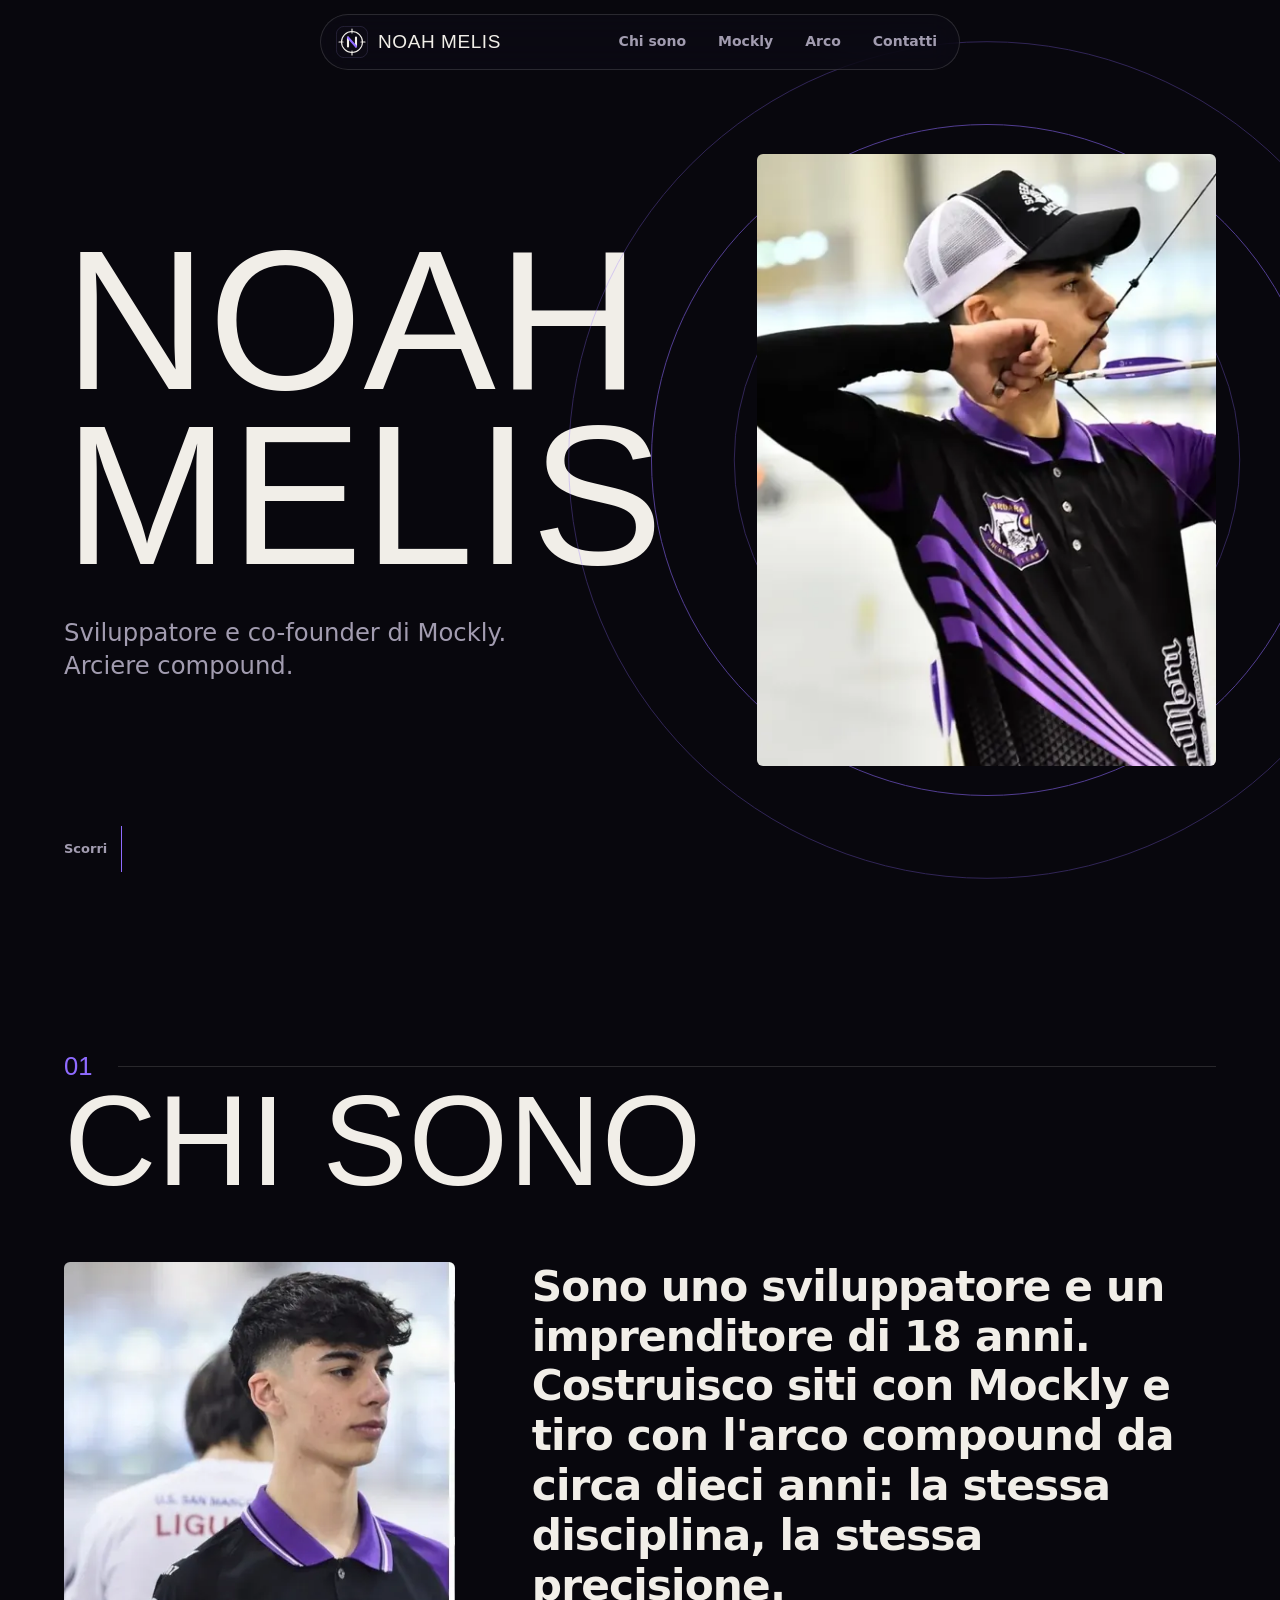
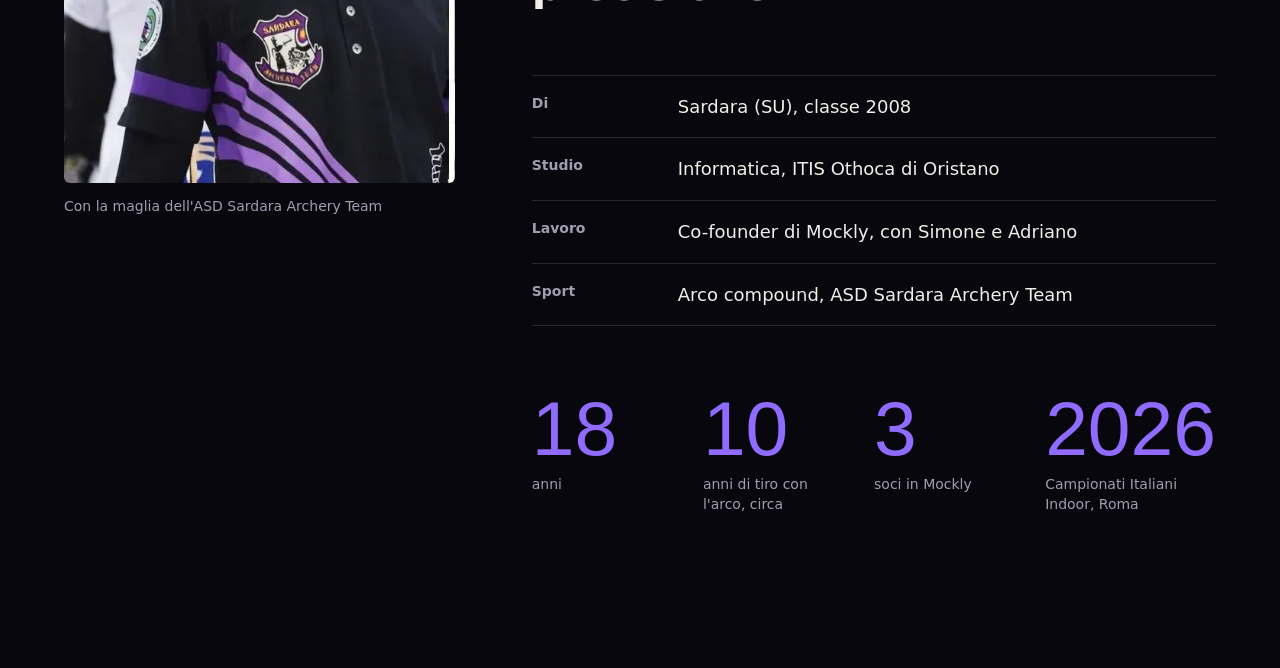
==== index.html @ 09b93bde "Chi sono: frase di presentazione, scheda con i dati e quattro numeri, ritratto con la maglia della s" ====
<!doctype html>
<html lang="it">
<head>
<meta charset="utf-8">
<meta name="viewport" content="width=device-width, initial-scale=1">
<title>Noah Melis · sviluppatore, co-founder di Mockly, arciere compound</title>
<meta name="description" content="Noah Melis, 18 anni, di Sardara. Studente di informatica all'ITIS Othoca, co-founder di Mockly (siti web su misura per attività in Sardegna) e arciere compound dell'ASD Sardara Archery Team.">
<meta name="author" content="Alessandro Noah Melis">
<meta name="robots" content="index, follow">
<meta name="theme-color" content="#08070d">
<meta name="color-scheme" content="dark">
<link rel="canonical" href="https://n0ah08.github.io/noah-site/">

<meta property="og:type" content="website">
<meta property="og:locale" content="it_IT">
<meta property="og:site_name" content="Noah Melis">
<meta property="og:title" content="Noah Melis · sviluppatore, co-founder di Mockly, arciere compound">
<meta property="og:description" content="Costruisco siti con Mockly e tiro con l'arco compound: la stessa disciplina, la stessa precisione.">
<meta property="og:url" content="https://n0ah08.github.io/noah-site/">
<meta property="og:image" content="https://n0ah08.github.io/noah-site/img/og.jpg">
<meta property="og:image:width" content="1200">
<meta property="og:image:height" content="630">
<meta property="og:image:alt" content="Noah Melis in trazione con l'arco compound ai Campionati Italiani Indoor 2026">
<meta name="twitter:card" content="summary_large_image">
<meta name="twitter:title" content="Noah Melis · sviluppatore e arciere compound">
<meta name="twitter:description" content="Co-founder di Mockly. Arciere compound dell'ASD Sardara Archery Team.">
<meta name="twitter:image" content="https://n0ah08.github.io/noah-site/img/og.jpg">

<link rel="icon" href="img/logo.svg" type="image/svg+xml">
<link rel="preload" href="fonts/anton-latin.woff2" as="font" type="font/woff2" crossorigin>
<link rel="preload" href="fonts/manrope-latin.woff2" as="font" type="font/woff2" crossorigin>
<link rel="preload" as="image" href="img/hero-789.webp" imagesrcset="img/hero-480.webp 480w, img/hero-789.webp 789w" imagesizes="(max-width: 900px) 78vw, 36vw" fetchpriority="high">
<link rel="stylesheet" href="css/style.css">

<script type="application/ld+json">
{"@context":"https://schema.org","@type":"Person","name":"Alessandro Noah Melis","alternateName":"Noah Melis","birthDate":"2008","url":"https://n0ah08.github.io/noah-site/","image":"https://n0ah08.github.io/noah-site/img/og.jpg","jobTitle":"Sviluppatore web, co-founder di Mockly","homeLocation":{"@type":"Place","name":"Sardara, Sardegna"},"alumniOf":{"@type":"HighSchool","name":"ITIS Othoca","address":"Oristano"},"worksFor":{"@type":"Organization","name":"Mockly","url":"https://mockly.it"},"memberOf":{"@type":"SportsClub","name":"ASD Sardara Archery Team"},"knowsAbout":["Sviluppo web","JavaScript","SEO","Tiro con l'arco compound"],"sameAs":["https://www.instagram.com/noah.meliss/","https://www.linkedin.com/in/alessandro-noah-melis-0bb159413/","https://github.com/alessandronoahmelis-alt","https://github.com/N0AH08"]}
</script>
</head>
<body>
<a class="skip" href="#main">Vai al contenuto</a>

<header class="site-header">
  <nav class="nav" aria-label="Principale">
    <a class="brand" href="#top" aria-label="Noah Melis, torna in alto"><img src="img/logo.svg" width="32" height="32" alt=""><span>Noah Melis</span></a>
    <ul class="menu" id="menu">
      <li><a href="#chi-sono">Chi sono</a></li>
      <li><a href="#mockly">Mockly</a></li>
      <li><a href="#arco">Arco</a></li>
      <li><a href="#contatti">Contatti</a></li>
    </ul>
    <button class="burger" type="button" aria-controls="menu" aria-expanded="false" aria-label="Apri il menu"><span></span><span></span></button>
  </nav>
</header>

<main id="main">
<section class="hero" id="top">
  <div class="wrap hero-grid">
    <div class="hero-visual">
      <!-- bersaglio: cerchi concentrici dietro la foto -->
      <svg class="target" viewBox="-100 -100 200 200" aria-hidden="true" focusable="false">
        <circle pathLength="1" r="96"/><circle pathLength="1" r="77"/><circle pathLength="1" r="58"/><circle pathLength="1" r="39"/><circle pathLength="1" r="20"/>
      </svg>
      <figure class="hero-photo">
        <img src="img/hero-789.webp" srcset="img/hero-480.webp 480w, img/hero-789.webp 789w" sizes="(max-width: 900px) 78vw, 36vw" width="789" height="1052" fetchpriority="high" alt="Noah Melis in trazione con l'arco compound, con la maglia viola e nera dell'ASD Sardara Archery Team">
      </figure>
    </div>
    <div class="hero-copy">
      <h1 class="display hero-name" aria-label="Noah Melis"><span class="ln" aria-hidden="true"><span>Noah</span></span><span class="ln" aria-hidden="true"><span>Melis</span></span></h1>
      <p class="hero-line">Sviluppatore e co-founder di Mockly. Arciere compound.</p>
    </div>
  </div>
  <a class="cue" href="#chi-sono"><span>Scorri</span><i aria-hidden="true"></i></a>
</section>
<section class="sec" id="chi-sono" aria-labelledby="t-chi">
  <div class="wrap">
    <header class="sec-head"><span class="sec-no">01</span><span class="sec-rule" aria-hidden="true"></span><h2 class="display" id="t-chi">Chi sono</h2></header>
    <div class="chi-grid">
      <figure class="chi-photo">
        <div class="frame"><img src="img/ritratto-512.webp" width="512" height="682" loading="lazy" decoding="async" alt="Noah Melis, ritratto con la maglia viola e nera dell'ASD Sardara Archery Team" data-parallax></div>
        <figcaption>Con la maglia dell'ASD Sardara Archery Team</figcaption>
      </figure>
      <div class="chi-body">
        <p class="statement" data-split>Sono uno sviluppatore e un imprenditore di 18 anni. Costruisco siti con Mockly e tiro con l'arco compound da circa dieci anni: la stessa disciplina, la stessa precisione.</p>
        <dl class="facts">
          <div><dt>Di</dt><dd>Sardara (SU), classe 2008</dd></div>
          <div><dt>Studio</dt><dd>Informatica, ITIS Othoca di Oristano</dd></div>
          <div><dt>Lavoro</dt><dd>Co-founder di Mockly, con Simone e Adriano</dd></div>
          <div><dt>Sport</dt><dd>Arco compound, ASD Sardara Archery Team</dd></div>
        </dl>
        <ul class="stats">
          <li><span class="num" data-count="18">18</span><span class="cap">anni</span></li>
          <li><span class="num" data-count="10">10</span><span class="cap">anni di tiro con l'arco, circa</span></li>
          <li><span class="num" data-count="3">3</span><span class="cap">soci in Mockly</span></li>
          <li><span class="num" data-count="2026" data-from="2000">2026</span><span class="cap">Campionati Italiani Indoor, Roma</span></li>
        </ul>
      </div>
    </div>
  </div>
</section>
<!--@mockly-->
<!--@arco-->
<!--@fuori-->
<!--@contatti-->
</main>

<!--@footer-->

<script src="vendor/gsap.min.js" defer></script>
<script src="vendor/ScrollTrigger.min.js" defer></script>
<script src="vendor/lenis.min.js" defer></script>
<script src="js/main.js" defer></script>
</body>
</html>
---- css/style.css ----
/* ==========================================================
   Noah Melis — sito personale
   Display: Anton · Testi: Manrope (entrambi in locale)
   Un solo accento (viola della divisa), sfondo scuro.
   ========================================================== */

/* ---------- Font in locale ---------- */
@font-face{font-family:"Anton";font-style:normal;font-weight:400;font-display:swap;src:url("../fonts/anton-latin.woff2") format("woff2")}
@font-face{font-family:"Manrope";font-style:normal;font-weight:400 800;font-display:swap;src:url("../fonts/manrope-latin.woff2") format("woff2")}

/* ---------- Token ---------- */
:root{
  --bg:#08070d;
  --bg-2:#0e0c16;
  --ink:#f1eee8;
  --muted:#a29cb0;          /* contrasto 6.7:1 su --bg */
  --rule:rgba(241,238,232,.14);
  --accent:#8f6bff;         /* contrasto 5.4:1 su --bg */
  --on-accent:#08070d;
  --f-display:"Anton",Impact,"Arial Narrow",sans-serif;
  --f-body:"Manrope",system-ui,-apple-system,"Segoe UI",sans-serif;
  --ease:cubic-bezier(.22,.8,.18,1);
  --pad:clamp(20px,5vw,72px);
  --max:1280px;
  --r:6px;
  color-scheme:dark;
}

/* ---------- Base ---------- */
*,*::before,*::after{box-sizing:border-box}
*{margin:0;padding:0}
html{-webkit-text-size-adjust:100%;background:var(--bg);scroll-padding-top:90px}
html.lenis,html.lenis body{height:auto}
.lenis.lenis-smooth{scroll-behavior:auto!important}
.lenis.lenis-stopped{overflow:hidden}
body{background:var(--bg);color:var(--ink);font:400 17px/1.65 var(--f-body);-webkit-font-smoothing:antialiased;overflow-x:clip}
img,svg{display:block;max-width:100%}
img{height:auto}
a{color:inherit}
button{font:inherit;color:inherit;background:none;border:0;cursor:pointer}
ul,ol{list-style:none}
::selection{background:var(--accent);color:var(--on-accent)}
:focus-visible{outline:2px solid var(--accent);outline-offset:4px;border-radius:2px}
.skip{position:absolute;left:-999px;top:10px;z-index:500;background:var(--accent);color:var(--on-accent);padding:10px 16px;font-weight:700;border-radius:var(--r)}
.skip:focus{left:12px}
.sr{position:absolute;width:1px;height:1px;overflow:hidden;clip:rect(0 0 0 0);white-space:nowrap}

.wrap{width:100%;max-width:var(--max);margin:0 auto;padding:0 var(--pad)}
.display{font-family:var(--f-display);font-weight:400;text-transform:uppercase;line-height:.88;letter-spacing:.005em}
.muted{color:var(--muted)}
section{position:relative}

/* ---------- Header: barra flottante ---------- */
.site-header{position:fixed;inset:14px 0 auto 0;z-index:300;pointer-events:none}
.nav{pointer-events:auto;position:relative;display:flex;align-items:center;justify-content:space-between;gap:16px;width:min(640px,calc(100% - 2 * 16px));height:56px;margin:0 auto;padding:0 8px 0 16px}
.nav::before{content:"";position:absolute;inset:0;z-index:-1;border-radius:999px;background:rgba(14,12,22,.55);border:1px solid var(--rule);backdrop-filter:blur(16px) saturate(1.3);-webkit-backdrop-filter:blur(16px) saturate(1.3);transition:background .35s}
.site-header.scrolled .nav::before{background:rgba(10,9,16,.86)}
.brand{display:flex;align-items:center;gap:10px;text-decoration:none;position:relative;z-index:2}
.brand img{width:32px;height:32px}
.brand span{font-family:var(--f-display);font-size:19px;letter-spacing:.03em;text-transform:uppercase}
.menu{display:flex;gap:2px;align-items:center}
.menu a{display:block;text-decoration:none;font-size:14px;font-weight:600;padding:9px 15px;border-radius:999px;color:var(--muted);transition:background .3s,color .3s}
.menu a:hover{color:var(--ink);background:rgba(255,255,255,.08)}
.menu a[aria-current="true"]{background:var(--accent);color:var(--on-accent)}
.burger{display:none;position:relative;z-index:2;width:44px;height:44px;flex-direction:column;justify-content:center;align-items:center;gap:6px}
.burger span{width:22px;height:2px;background:var(--ink);transition:transform .35s var(--ease)}
.burger[aria-expanded="true"] span:first-child{transform:translateY(4px) rotate(45deg)}
.burger[aria-expanded="true"] span:last-child{transform:translateY(-4px) rotate(-45deg)}

/* ---------- Titoli di sezione ---------- */
.sec{padding:clamp(88px,12vw,170px) 0}
.sec-head{display:grid;grid-template-columns:auto 1fr;align-items:end;gap:6px clamp(14px,2vw,28px);margin-bottom:clamp(36px,5vw,72px)}
.sec-no{grid-row:1;align-self:start;font-family:var(--f-display);font-size:clamp(18px,2vw,26px);color:var(--accent);line-height:1}
.sec-head h2{grid-column:1/-1;font-size:clamp(56px,10vw,150px)}
.sec-rule{grid-column:2;grid-row:1;align-self:center;height:1px;background:var(--rule);transform-origin:left}

/* ---------- Bottoni e link ---------- */
.btn{display:inline-flex;align-items:center;gap:10px;padding:15px 26px;border-radius:999px;font-weight:700;font-size:16px;text-decoration:none;border:1.5px solid var(--ink);transition:background .3s,color .3s,border-color .3s}
.btn:hover{background:var(--ink);color:var(--bg)}
.btn--accent{background:var(--accent);border-color:var(--accent);color:var(--on-accent)}
.btn--accent:hover{background:var(--ink);border-color:var(--ink);color:var(--bg)}
.lnk{display:inline-block;font-weight:700;text-decoration:none;border-bottom:2px solid var(--accent);padding-bottom:3px;transition:color .25s}
.lnk:hover{color:var(--accent)}

/* ---------- Hero ---------- */
.hero{min-height:100svh;display:flex;align-items:center;padding:110px 0 90px;overflow:hidden}
.hero-grid{display:grid;grid-template-columns:minmax(0,7fr) minmax(0,5fr);align-items:center;gap:clamp(24px,4vw,64px)}
.hero-copy{grid-column:1;grid-row:1}
.hero-visual{grid-column:2;grid-row:1;position:relative;justify-self:end;width:min(100%,460px)}
.hero-name{font-size:clamp(84px,15.5vw,250px);line-height:.84}
.hero-name .ln{display:block;overflow:hidden;padding-bottom:.04em}
.hero-name .ln>span{display:block}
.hero-line{margin-top:clamp(18px,2.4vw,34px);font-size:clamp(19px,1.9vw,26px);line-height:1.35;color:var(--muted);max-width:19em}
.hero-photo{position:relative;z-index:1;aspect-ratio:3/4;overflow:hidden;border-radius:var(--r);background:var(--bg-2)}
.hero-photo img{width:100%;height:100%;object-fit:cover}
.target{position:absolute;z-index:0;left:50%;top:50%;width:min(190%,880px);max-width:none;aspect-ratio:1;transform:translate(-50%,-50%);overflow:visible;pointer-events:none}
.target circle{fill:none;stroke:var(--accent);stroke-width:1;vector-effect:non-scaling-stroke;opacity:.55}
.target circle:nth-child(odd){opacity:.3}
/* indicatore di scroll */
.cue{position:absolute;left:var(--pad);bottom:28px;display:flex;align-items:center;gap:14px;font-size:13px;font-weight:600;color:var(--muted);text-decoration:none}
.cue i{position:relative;width:1px;height:46px;background:var(--rule);overflow:hidden}
.cue i::after{content:"";position:absolute;left:0;top:0;width:1px;height:100%;background:var(--accent);animation:cue 2s var(--ease) infinite}
@keyframes cue{0%{transform:translateY(-100%)}60%,100%{transform:translateY(100%)}}
@media (max-width:900px){
  .hero{padding:96px 0 90px;align-items:flex-start}
  .hero-grid{grid-template-columns:1fr;gap:28px}
  .hero-visual{grid-column:1;grid-row:1;justify-self:start;width:min(70vw,360px);margin-left:6px}
  .hero-copy{grid-column:1;grid-row:2}
  .target{width:170%}
}
/* ---------- 01 Chi sono ---------- */
.chi-grid{display:grid;grid-template-columns:minmax(0,4fr) minmax(0,7fr);gap:clamp(28px,6vw,96px);align-items:start}
.chi-photo{position:sticky;top:100px}
.chi-photo .frame{overflow:hidden;border-radius:var(--r);aspect-ratio:3/4;background:var(--bg-2)}
.chi-photo img{width:100%;height:100%;object-fit:cover}
.chi-photo figcaption{margin-top:12px;font-size:14px;color:var(--muted)}
.statement{font-size:clamp(26px,3.3vw,46px);line-height:1.18;font-weight:600;letter-spacing:-.02em}
.facts{margin-top:clamp(36px,5vw,64px);border-top:1px solid var(--rule)}
.facts>div{display:grid;grid-template-columns:130px 1fr;gap:16px;padding:16px 0;border-bottom:1px solid var(--rule)}
.facts dt{font-size:14px;font-weight:600;color:var(--muted)}
.facts dd{font-size:18px;font-weight:500}
.stats{display:grid;grid-template-columns:repeat(4,1fr);gap:20px;margin-top:clamp(36px,5vw,64px)}
.stats .num{display:block;font-family:var(--f-display);font-size:clamp(46px,6vw,84px);line-height:1;color:var(--accent);font-variant-numeric:tabular-nums}
.stats .cap{display:block;margin-top:8px;font-size:14px;line-height:1.4;color:var(--muted)}
@media (max-width:900px){
  .chi-grid{grid-template-columns:1fr}
  .chi-photo{position:relative;top:0;max-width:360px}
  .stats{grid-template-columns:1fr 1fr}
}
@media (max-width:520px){
  .facts>div{grid-template-columns:1fr;gap:2px}
}
/* @@mockly */
/* @@arco */
/* @@fuori */
/* @@contatti */
/* @@animazioni */

/* ---------- Responsive ---------- */
@media (max-width:760px){
  .burger{display:flex}
  .nav{padding:0 4px 0 14px}
  /* menu a tutto schermo sul telefono */
  .menu{pointer-events:auto;position:fixed;inset:0;flex-direction:column;align-items:flex-start;justify-content:center;gap:6px;padding:90px var(--pad) 40px;background:var(--bg);clip-path:inset(0 0 100% 0);transition:clip-path .7s var(--ease)}
  .menu.open{clip-path:inset(0 0 0 0)}
  .menu li{overflow:hidden}
  .menu a{font-family:var(--f-display);font-weight:400;font-size:clamp(56px,17vw,96px);line-height:1.02;text-transform:uppercase;padding:2px 0;border-radius:0;color:var(--ink);transform:translateY(110%);transition:transform .7s var(--ease)}
  .menu.open a{transform:none}
  .menu li:nth-child(2) a{transition-delay:.05s}.menu li:nth-child(3) a{transition-delay:.1s}.menu li:nth-child(4) a{transition-delay:.15s}
  .menu a:hover{background:none}
  .menu a[aria-current="true"]{background:none;color:var(--accent)}
}
@media (prefers-reduced-motion:reduce){
  *,*::before,*::after{animation-duration:.01ms!important;animation-delay:0ms!important;transition-duration:.01ms!important;transition-delay:0ms!important}
}
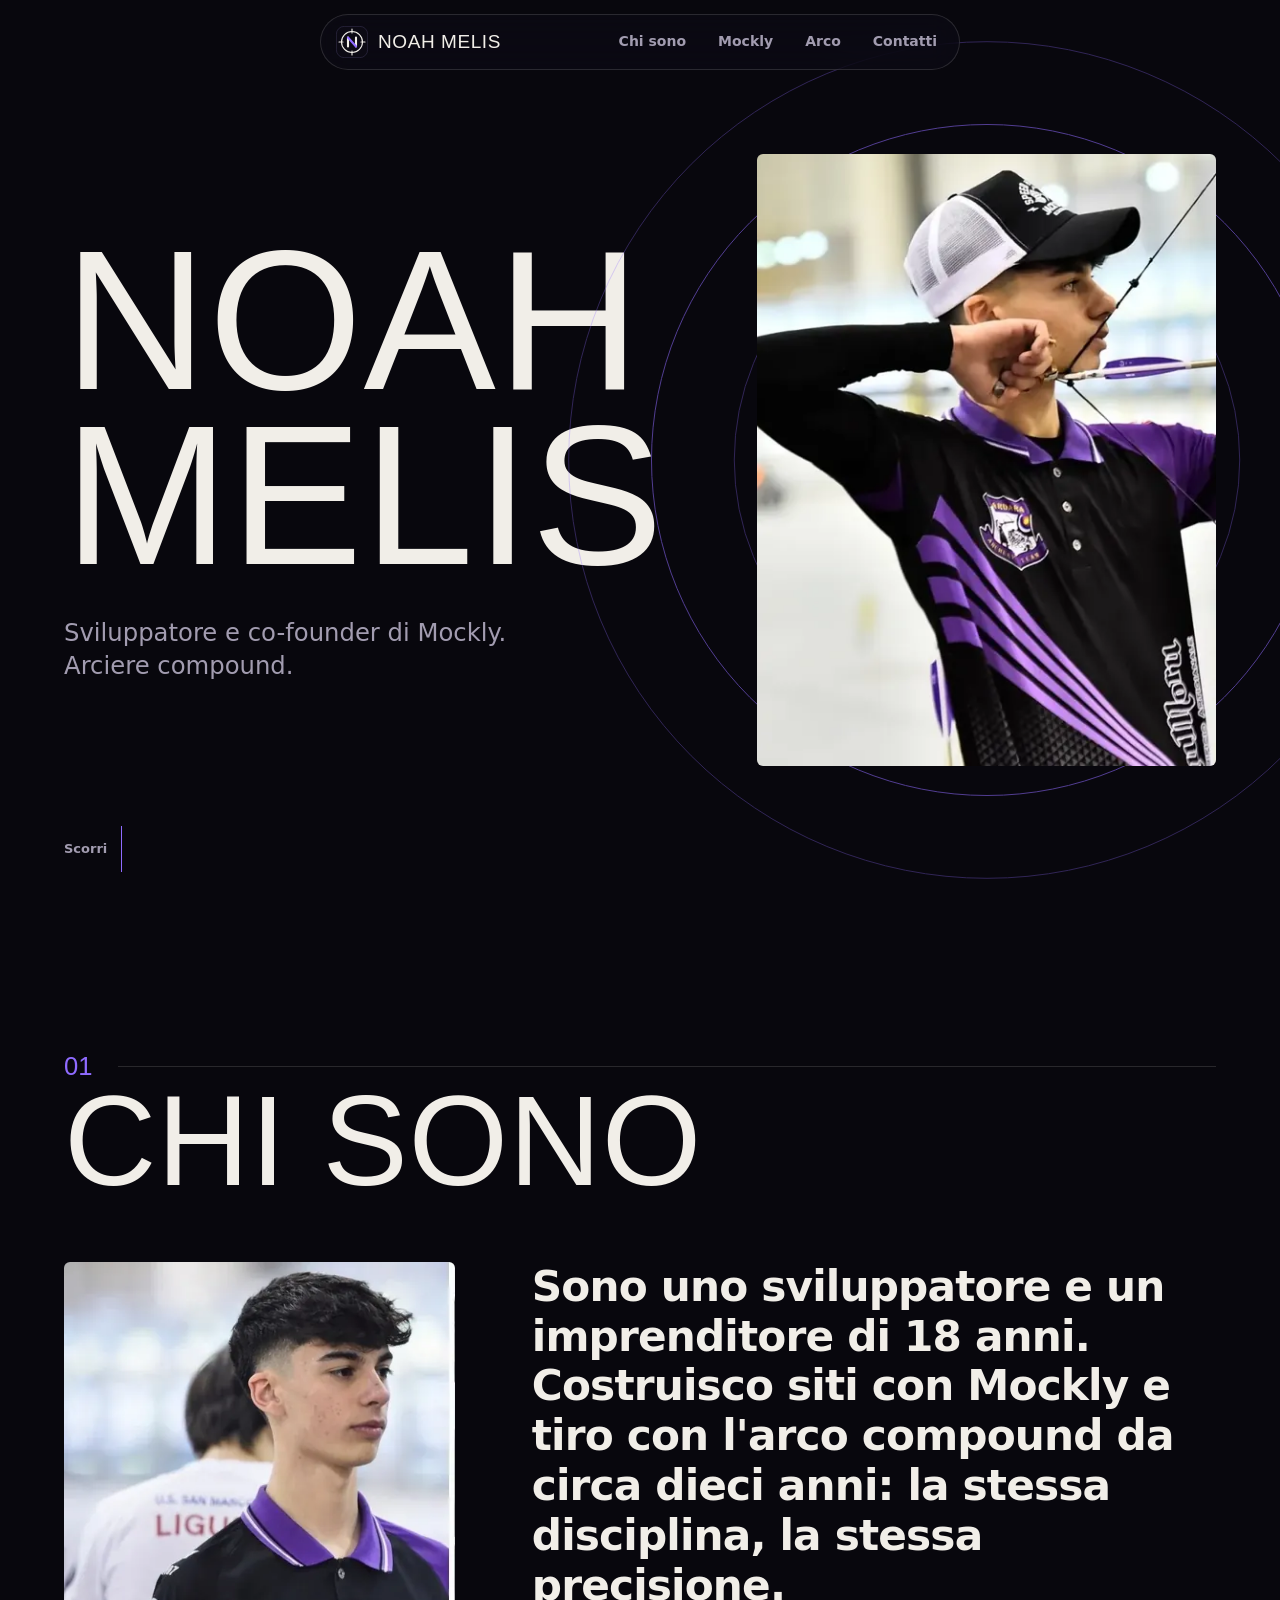
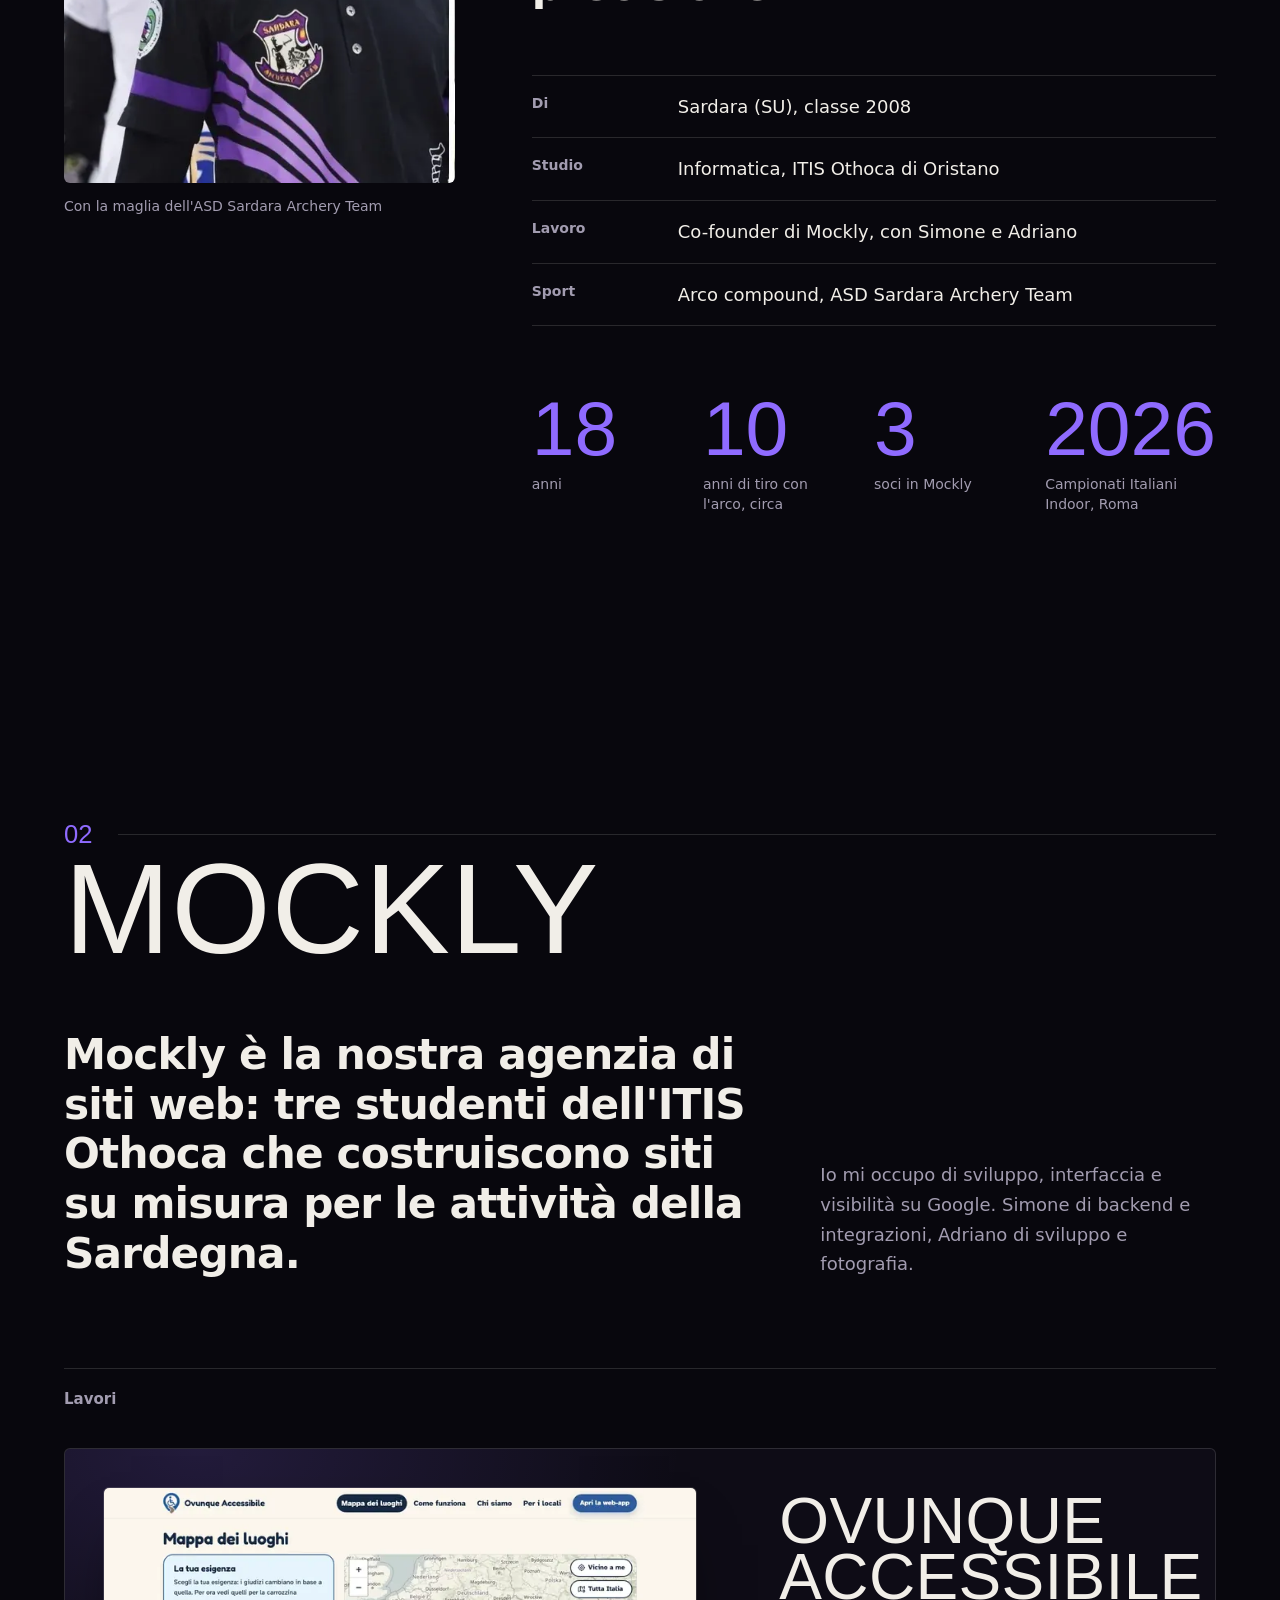
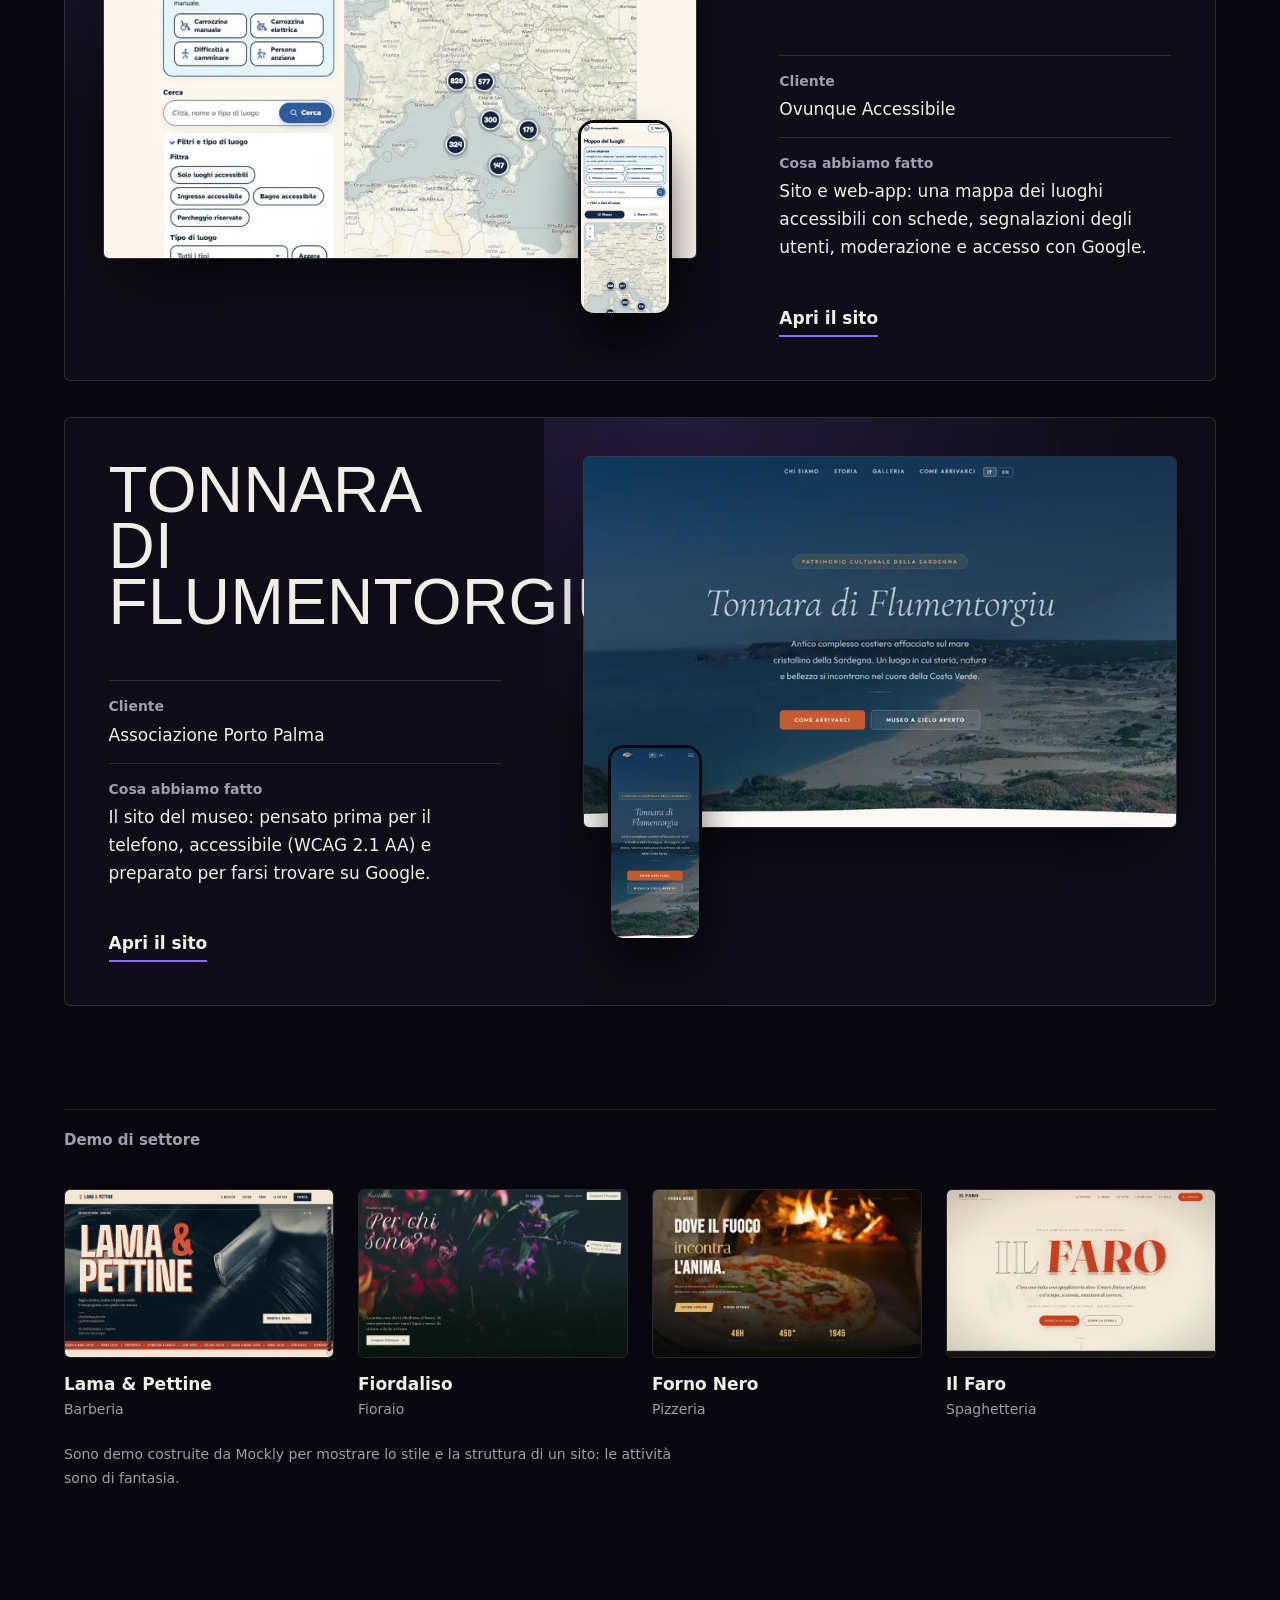
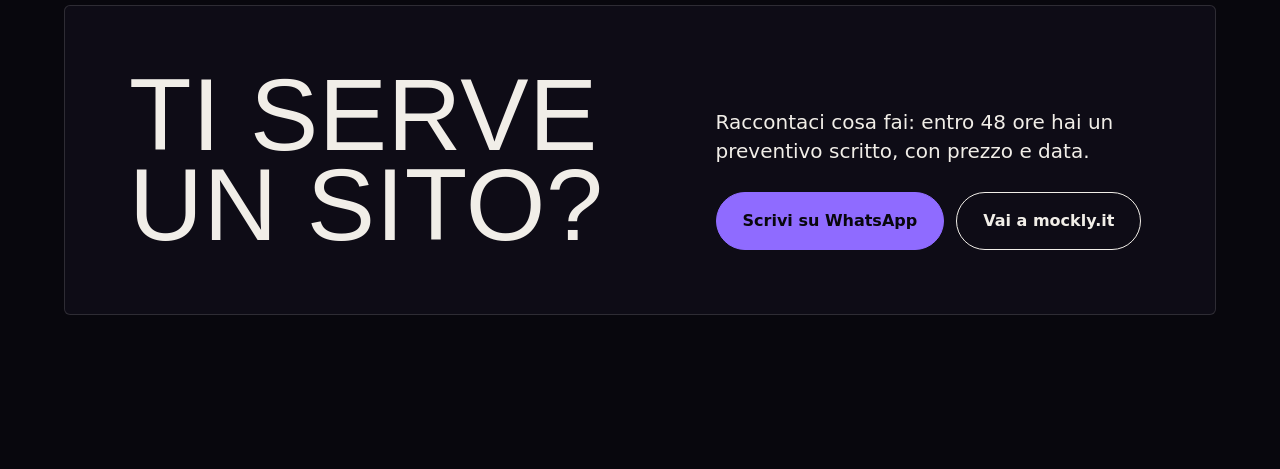
==== commit 8abcd7e2: "Mockly al centro: presentazione del gruppo, due lavori con anteprima, cliente, cosa è stato fatto e " ====
--- a/index.html
+++ b/index.html
@@ -97,7 +97,69 @@
     </div>
   </div>
 </section>
-<!--@mockly-->
+<section class="sec" id="mockly" aria-labelledby="t-mockly">
+  <div class="wrap">
+    <header class="sec-head"><span class="sec-no">02</span><span class="sec-rule" aria-hidden="true"></span><h2 class="display" id="t-mockly">Mockly</h2></header>
+
+    <div class="mk-intro">
+      <p class="statement" data-split>Mockly è la nostra agenzia di siti web: tre studenti dell'ITIS Othoca che costruiscono siti su misura per le attività della Sardegna.</p>
+      <p class="mk-roles">Io mi occupo di sviluppo, interfaccia e visibilità su Google. Simone di backend e integrazioni, Adriano di sviluppo e fotografia.</p>
+    </div>
+
+    <h3 class="sub">Lavori</h3>
+    <div class="works">
+      <article class="work" data-magnet>
+        <div class="work-media">
+          <img class="shot" src="img/ovunque-1440.webp" srcset="img/ovunque-720.webp 720w, img/ovunque-1440.webp 1440w" sizes="(max-width: 900px) 92vw, 52vw" width="1440" height="900" loading="lazy" decoding="async" alt="Anteprima del sito Ovunque Accessibile: la mappa dei luoghi accessibili">
+          <img class="phone" src="img/ovunque-phone.webp" width="520" height="1125" loading="lazy" decoding="async" alt="">
+        </div>
+        <div class="work-info">
+          <h4 class="display">Ovunque Accessibile</h4>
+          <dl>
+            <div><dt>Cliente</dt><dd>Ovunque Accessibile</dd></div>
+            <div><dt>Cosa abbiamo fatto</dt><dd>Sito e web-app: una mappa dei luoghi accessibili con schede, segnalazioni degli utenti, moderazione e accesso con Google.</dd></div>
+          </dl>
+          <a class="lnk" href="https://ovunqueaccessibile.altervista.org/" target="_blank" rel="noopener" data-cursor>Apri il sito<span class="sr"> (si apre in una nuova scheda)</span></a>
+        </div>
+      </article>
+
+      <article class="work work--flip" data-magnet>
+        <div class="work-media">
+          <img class="shot" src="img/tonnara-1440.webp" srcset="img/tonnara-720.webp 720w, img/tonnara-1440.webp 1440w" sizes="(max-width: 900px) 92vw, 52vw" width="1440" height="900" loading="lazy" decoding="async" alt="Anteprima del sito della Tonnara di Flumentorgiu">
+          <img class="phone" src="img/tonnara-phone.webp" width="520" height="1125" loading="lazy" decoding="async" alt="">
+        </div>
+        <div class="work-info">
+          <h4 class="display">Tonnara di Flumentorgiu</h4>
+          <dl>
+            <div><dt>Cliente</dt><dd>Associazione Porto Palma</dd></div>
+            <div><dt>Cosa abbiamo fatto</dt><dd>Il sito del museo: pensato prima per il telefono, accessibile (WCAG 2.1 AA) e preparato per farsi trovare su Google.</dd></div>
+          </dl>
+          <a class="lnk" href="https://tonnaradiflumentorgiu.it" target="_blank" rel="noopener" data-cursor>Apri il sito<span class="sr"> (si apre in una nuova scheda)</span></a>
+        </div>
+      </article>
+    </div>
+
+    <h3 class="sub">Demo di settore</h3>
+    <ul class="demos">
+      <li><a href="https://mockly.it/esempi/lama-e-pettine/" target="_blank" rel="noopener" data-cursor><img src="img/demo-lama-640.webp" width="640" height="400" loading="lazy" decoding="async" alt="Demo di un sito per una barberia: Lama e Pettine"><span class="dn">Lama &amp; Pettine</span><span class="dt">Barberia</span></a></li>
+      <li><a href="https://mockly.it/esempi/fiordaliso/" target="_blank" rel="noopener" data-cursor><img src="img/demo-fiordaliso-640.webp" width="640" height="400" loading="lazy" decoding="async" alt="Demo di un sito per un fioraio: Fiordaliso"><span class="dn">Fiordaliso</span><span class="dt">Fioraio</span></a></li>
+      <li><a href="https://mockly-website.github.io/forno-nero/" target="_blank" rel="noopener" data-cursor><img src="img/demo-forno-640.webp" width="640" height="400" loading="lazy" decoding="async" alt="Demo di un sito per una pizzeria: Forno Nero"><span class="dn">Forno Nero</span><span class="dt">Pizzeria</span></a></li>
+      <li><a href="https://mockly-website.github.io/il-faro/" target="_blank" rel="noopener" data-cursor><img src="img/demo-faro-640.webp" width="640" height="400" loading="lazy" decoding="async" alt="Demo di un sito per una spaghetteria: Il Faro"><span class="dn">Il Faro</span><span class="dt">Spaghetteria</span></a></li>
+    </ul>
+    <p class="note">Sono demo costruite da Mockly per mostrare lo stile e la struttura di un sito: le attività sono di fantasia.</p>
+
+    <div class="mk-cta">
+      <h3 class="display">Ti serve<br>un sito?</h3>
+      <div>
+        <p>Raccontaci cosa fai: entro 48 ore hai un preventivo scritto, con prezzo e data.</p>
+        <div class="mk-cta-btns">
+          <a class="btn btn--accent" href="https://wa.me/393517578080?text=Ciao%20Mockly%2C%20ho%20un%27attivit%C3%A0%20e%20vorrei%20un%20sito." target="_blank" rel="noopener" data-cursor>Scrivi su WhatsApp<span class="sr"> (si apre in una nuova scheda)</span></a>
+          <a class="btn" href="https://mockly.it" target="_blank" rel="noopener" data-cursor>Vai a mockly.it<span class="sr"> (si apre in una nuova scheda)</span></a>
+        </div>
+      </div>
+    </div>
+  </div>
+</section>
 <!--@arco-->
 <!--@fuori-->
 <!--@contatti-->
--- a/css/style.css
+++ b/css/style.css
@@ -130,7 +130,49 @@
 @media (max-width:520px){
   .facts>div{grid-template-columns:1fr;gap:2px}
 }
-/* @@mockly */
+/* ---------- 02 Mockly ---------- */
+.mk-intro{display:grid;grid-template-columns:minmax(0,7fr) minmax(0,4fr);gap:clamp(24px,5vw,80px);align-items:end}
+.mk-roles{color:var(--muted);font-size:18px;max-width:24em}
+.sub{margin:clamp(64px,8vw,112px) 0 clamp(20px,3vw,36px);padding-top:18px;border-top:1px solid var(--rule);font-size:15px;font-weight:700;color:var(--muted)}
+.mk-intro+.sub{margin-top:clamp(56px,7vw,96px)}
+
+/* lavori */
+.works{display:grid;gap:clamp(20px,3vw,36px)}
+.work{display:grid;grid-template-columns:minmax(0,7fr) minmax(0,5fr);background:var(--bg-2);border:1px solid var(--rule);border-radius:var(--r);overflow:hidden;will-change:transform}
+.work--flip{grid-template-columns:minmax(0,5fr) minmax(0,7fr)}
+.work--flip .work-media{order:2}
+.work-media{position:relative;padding:clamp(18px,3vw,44px);background:radial-gradient(120% 90% at 20% 0%,rgba(143,107,255,.16),transparent 60%)}
+.work-media .shot{width:100%;height:auto;border-radius:var(--r);border:1px solid var(--rule);box-shadow:0 30px 60px -28px rgba(0,0,0,.8)}
+.work-media .phone{position:absolute;right:clamp(28px,5vw,64px);bottom:clamp(28px,5vw,64px);width:clamp(86px,14%,150px);height:auto;border-radius:16px;border:3px solid var(--bg);box-shadow:0 24px 50px -10px rgba(0,0,0,.85)}
+.work--flip .work-media .phone{right:auto;left:clamp(28px,5vw,64px)}
+.work-info{padding:clamp(22px,3.4vw,52px);display:flex;flex-direction:column;justify-content:space-between;gap:28px}
+.work-info h4{font-size:clamp(40px,5vw,76px);margin-bottom:22px}
+.work-info dl>div{padding:14px 0;border-top:1px solid var(--rule)}
+.work-info dt{font-size:14px;font-weight:600;color:var(--muted);margin-bottom:2px}
+.work-info dd{font-size:17px}
+.work-info .lnk{align-self:flex-start}
+
+/* demo */
+.demos{display:grid;grid-template-columns:repeat(4,1fr);gap:clamp(12px,2vw,24px)}
+.demos a{display:block;text-decoration:none}
+.demos img{width:100%;height:auto;border-radius:var(--r);border:1px solid var(--rule);transition:transform .6s var(--ease),border-color .3s}
+.demos a:hover img{transform:translateY(-4px);border-color:var(--accent)}
+.demos .dn{display:block;margin-top:12px;font-weight:700}
+.demos .dt{display:block;font-size:14px;color:var(--muted)}
+.note{margin-top:22px;font-size:14px;color:var(--muted);max-width:44em}
+
+/* invito */
+.mk-cta{margin-top:clamp(64px,9vw,128px);display:grid;grid-template-columns:minmax(0,6fr) minmax(0,5fr);gap:clamp(24px,5vw,80px);align-items:end;padding:clamp(28px,5vw,72px);background:var(--bg-2);border:1px solid var(--rule);border-radius:var(--r);position:relative;overflow:hidden}
+.mk-cta h3{font-size:clamp(56px,8vw,128px)}
+.mk-cta p{font-size:20px;line-height:1.45;max-width:20em}
+.mk-cta-btns{display:flex;flex-wrap:wrap;gap:12px;margin-top:26px}
+@media (max-width:900px){
+  .mk-intro{grid-template-columns:1fr}
+  .work,.work--flip{grid-template-columns:1fr}
+  .work--flip .work-media{order:0}
+  .demos{grid-template-columns:1fr 1fr}
+  .mk-cta{grid-template-columns:1fr}
+}
 /* @@arco */
 /* @@fuori */
 /* @@contatti */
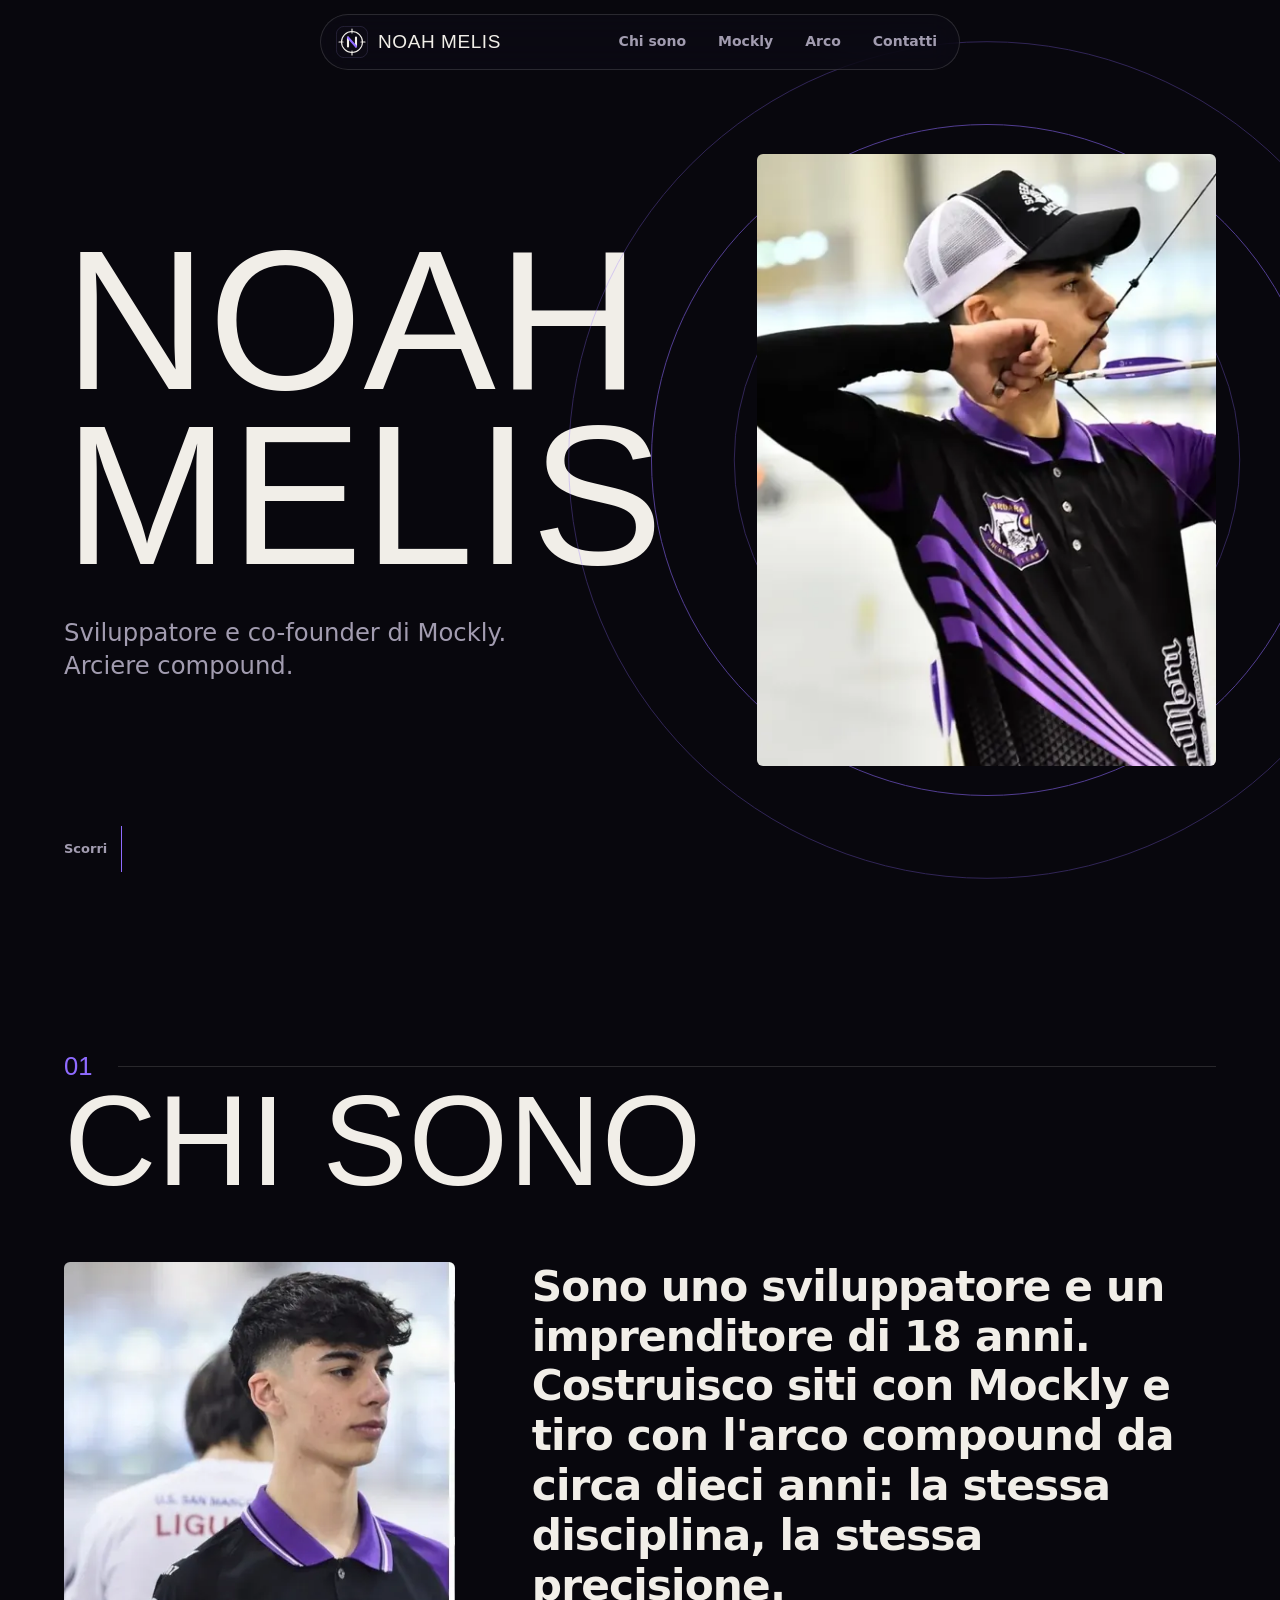
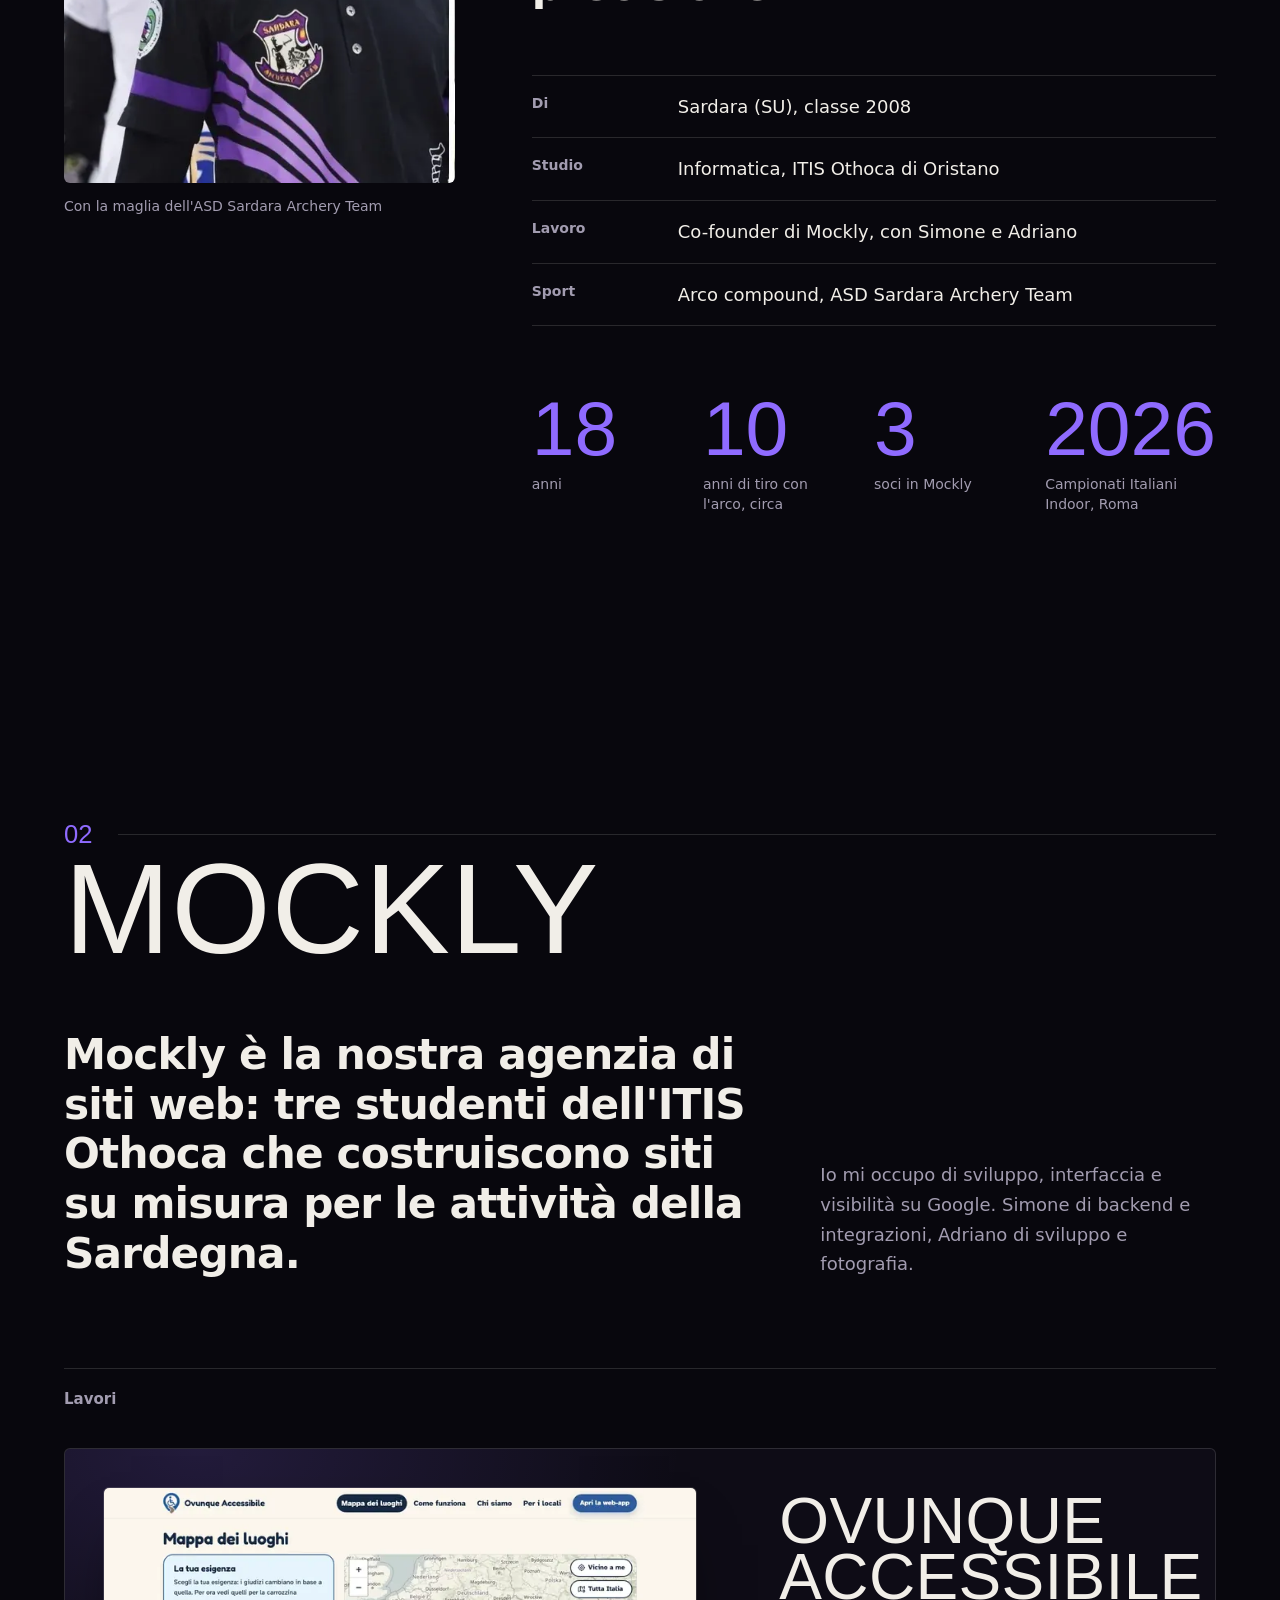
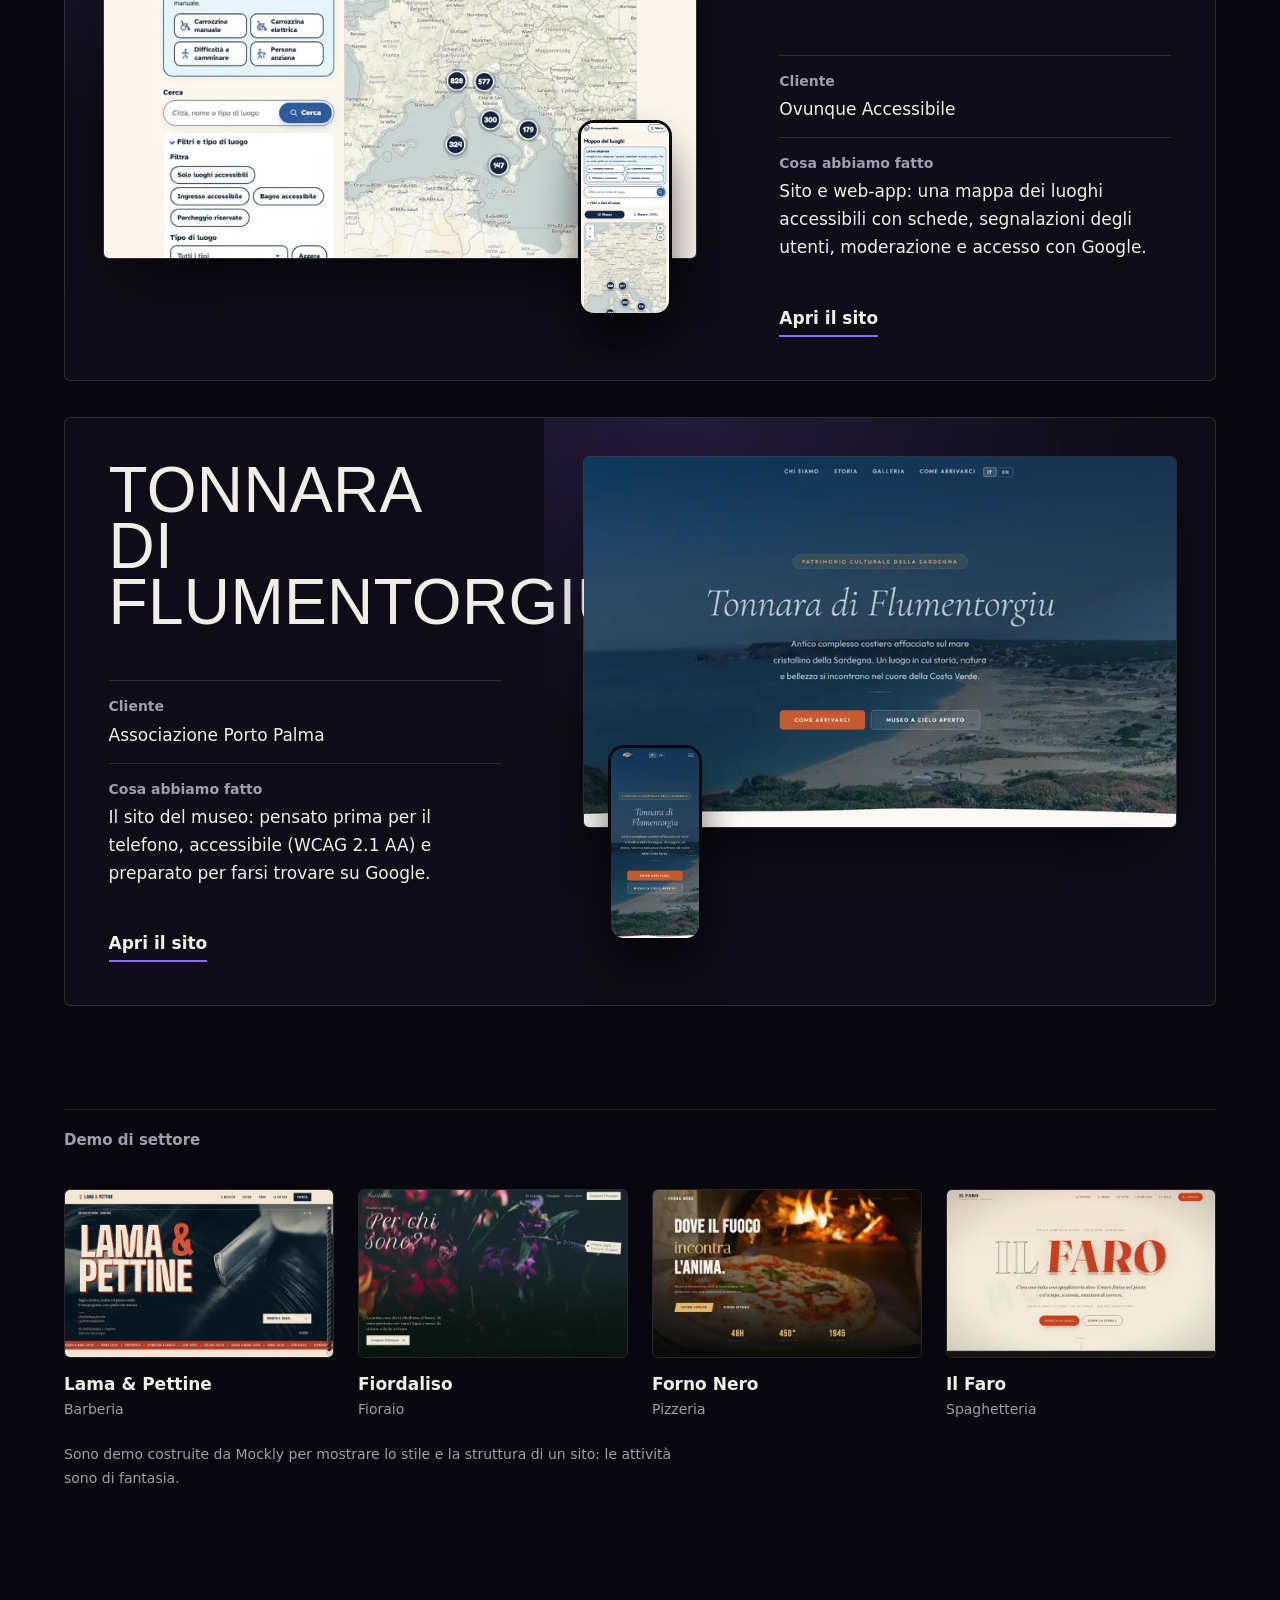
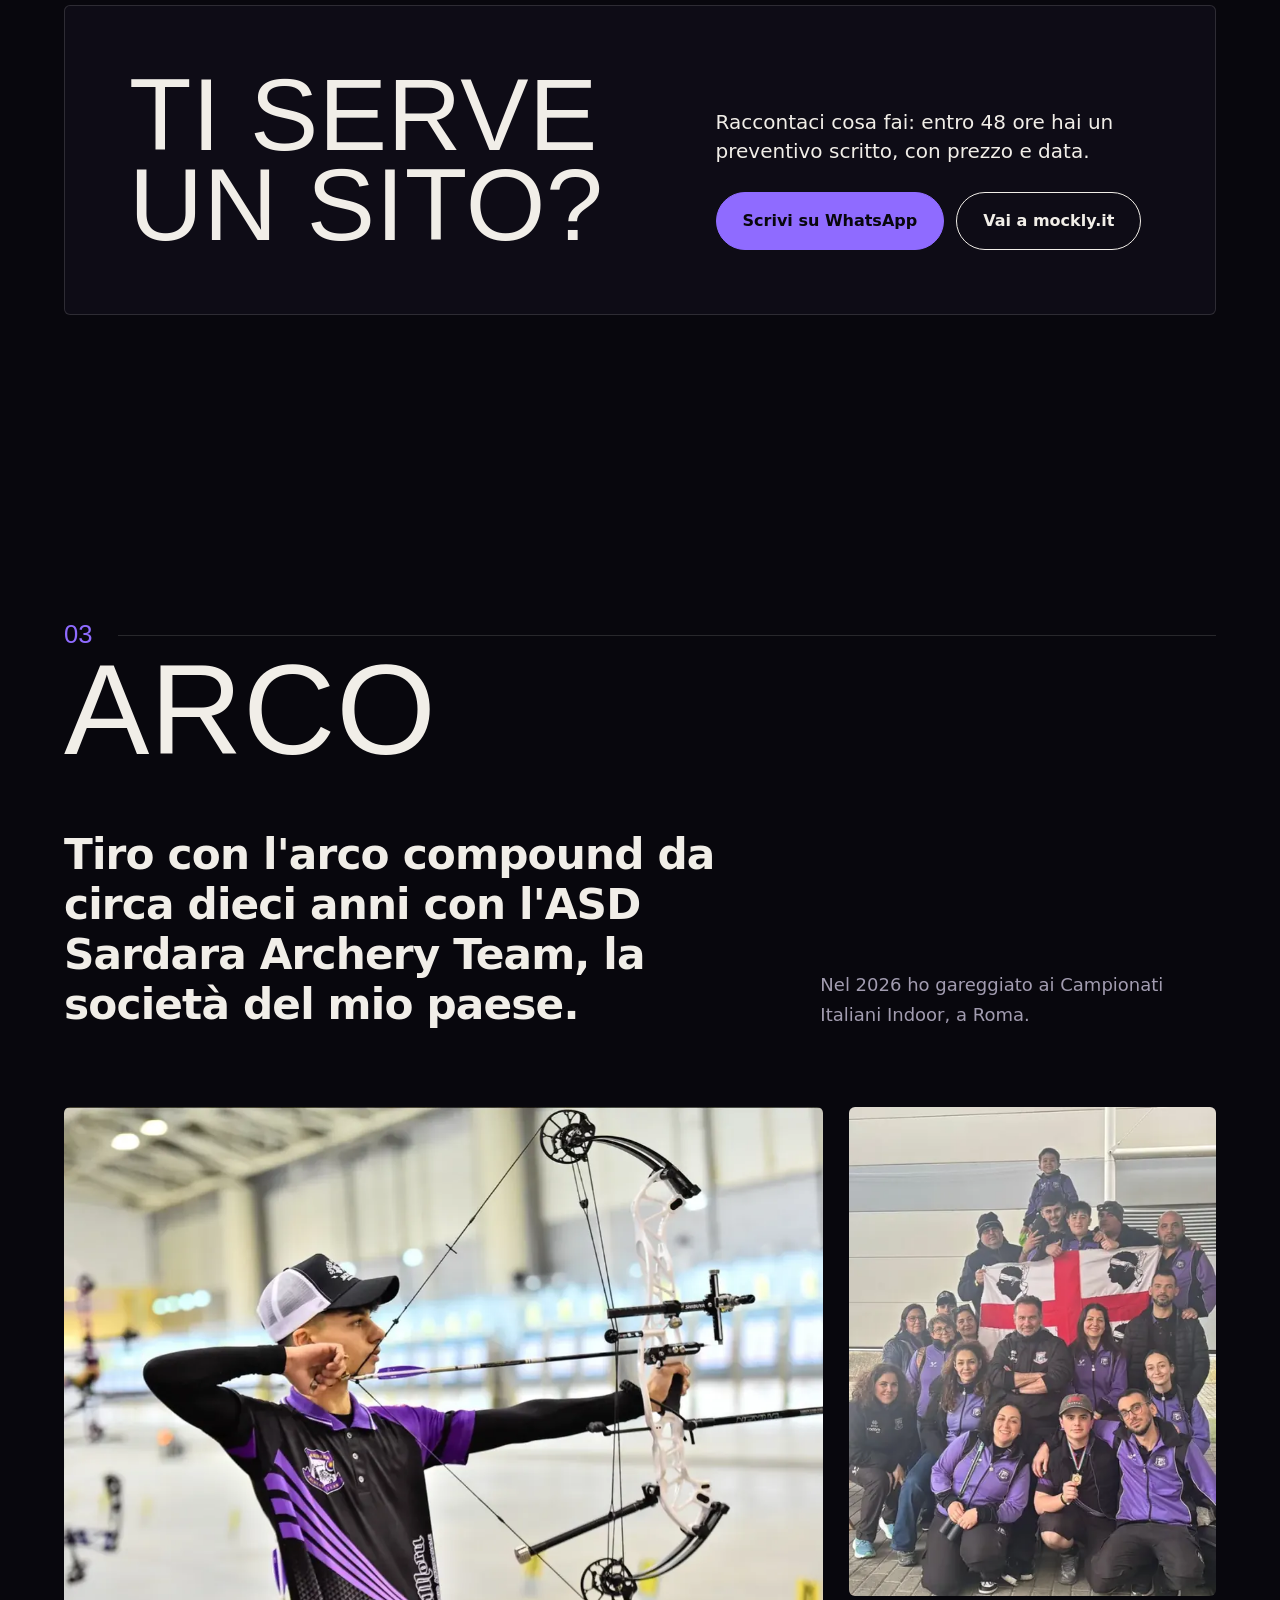
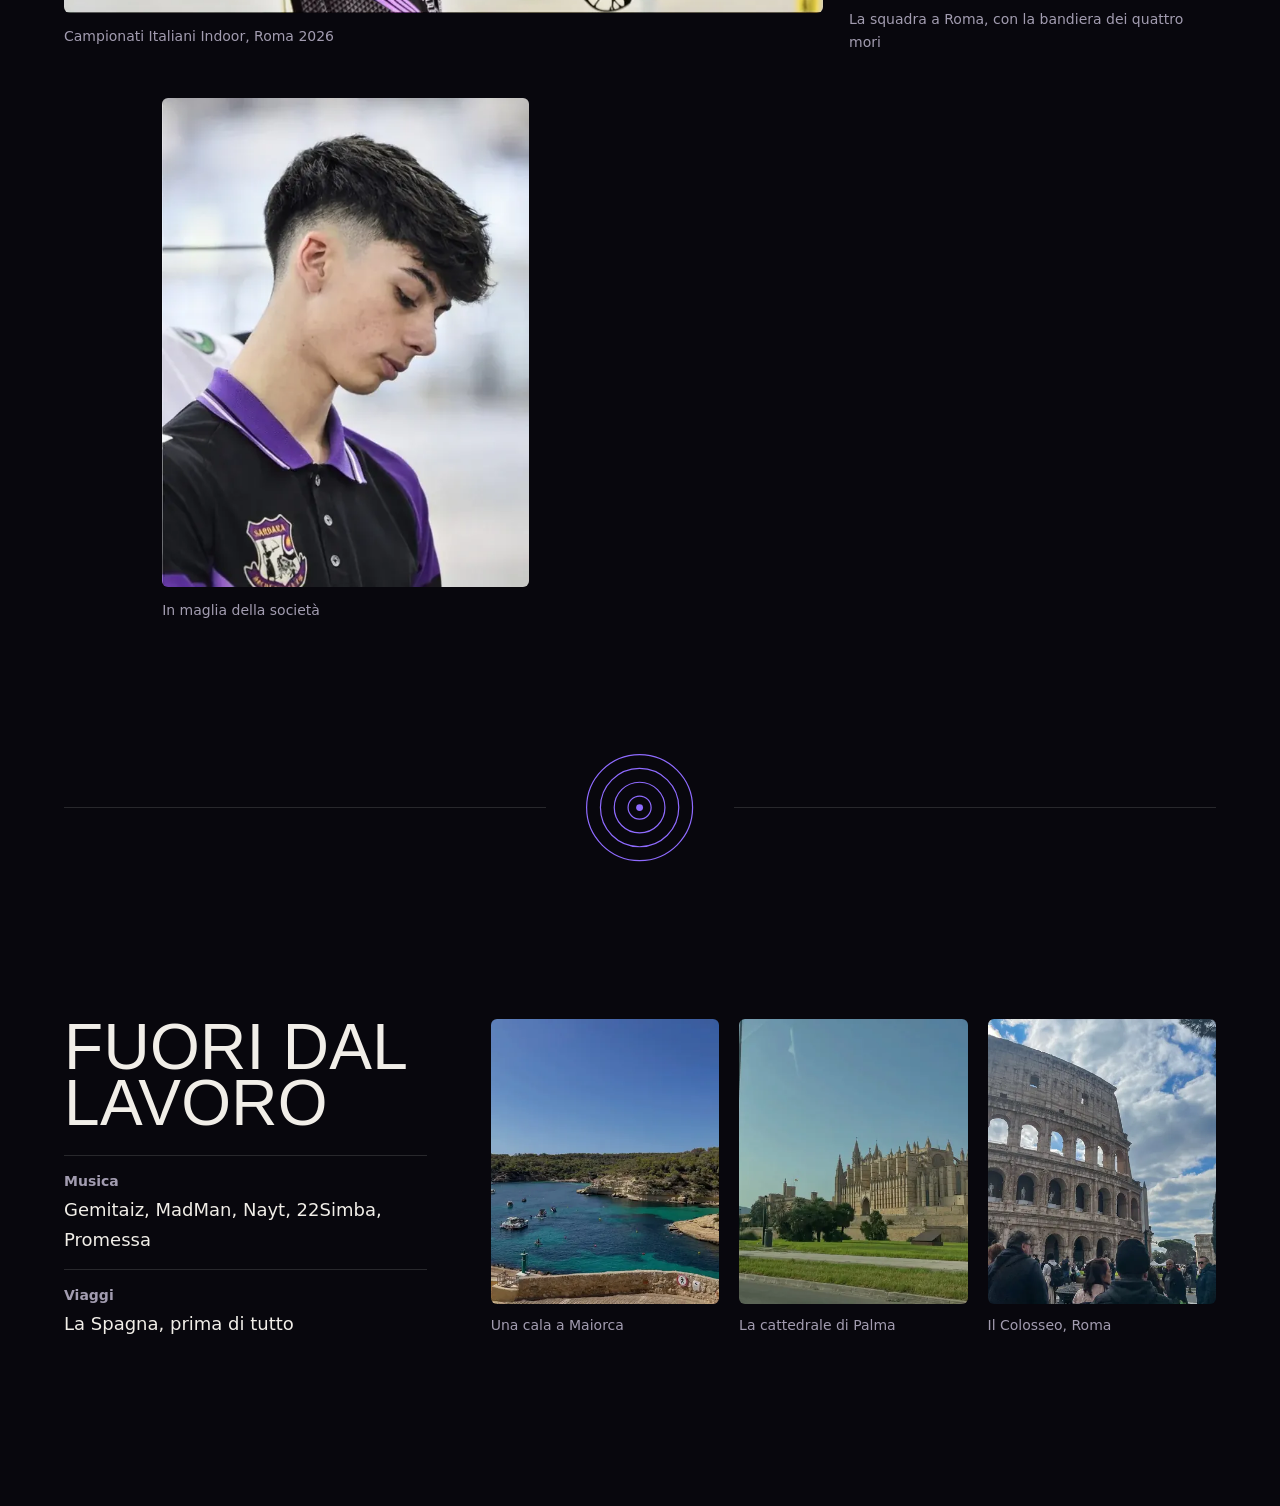
==== commit da8b6518: "Arco: società, Italiani Indoor 2026, tre foto una volta sola con didascalie, separatore a bersaglio;" ====
--- a/index.html
+++ b/index.html
@@ -160,8 +160,56 @@
     </div>
   </div>
 </section>
-<!--@arco-->
-<!--@fuori-->
+<section class="sec" id="arco" aria-labelledby="t-arco">
+  <div class="wrap">
+    <header class="sec-head"><span class="sec-no">03</span><span class="sec-rule" aria-hidden="true"></span><h2 class="display" id="t-arco">Arco</h2></header>
+
+    <div class="arco-intro">
+      <p class="statement" data-split>Tiro con l'arco compound da circa dieci anni con l'ASD Sardara Archery Team, la società del mio paese.</p>
+      <p class="arco-note">Nel 2026 ho gareggiato ai Campionati Italiani Indoor, a Roma.</p>
+    </div>
+
+    <div class="arco-grid">
+      <figure class="ph ph--wide">
+        <div class="frame"><img src="img/gara-1125.webp" srcset="img/gara-600.webp 600w, img/gara-1125.webp 1125w" sizes="(max-width: 900px) 92vw, 62vw" width="1125" height="748" loading="lazy" decoding="async" alt="Noah Melis in trazione con l'arco compound ai Campionati Italiani Indoor 2026" data-parallax></div>
+        <figcaption>Campionati Italiani Indoor, Roma 2026</figcaption>
+      </figure>
+      <figure class="ph ph--tall">
+        <div class="frame"><img src="img/squadra-900.webp" srcset="img/squadra-450.webp 450w, img/squadra-900.webp 900w" sizes="(max-width: 900px) 70vw, 28vw" width="900" height="1200" loading="lazy" decoding="async" alt="La squadra dell'ASD Sardara Archery Team a Roma, con la bandiera dei quattro mori" data-parallax></div>
+        <figcaption>La squadra a Roma, con la bandiera dei quattro mori</figcaption>
+      </figure>
+      <figure class="ph ph--small">
+        <div class="frame"><img src="img/sul-campo-512.webp" width="512" height="682" loading="lazy" decoding="async" alt="Noah Melis concentrato, con lo sguardo basso, in maglia della società" data-parallax></div>
+        <figcaption>In maglia della società</figcaption>
+      </figure>
+    </div>
+
+    <!-- separatore: il bersaglio -->
+    <div class="sep" aria-hidden="true">
+      <span class="sep-line"></span>
+      <svg class="sep-target" viewBox="-50 -50 100 100" focusable="false"><circle pathLength="1" r="46"/><circle pathLength="1" r="34"/><circle pathLength="1" r="22"/><circle pathLength="1" r="10"/><circle class="dot" r="3"/></svg>
+      <span class="sep-line"></span>
+    </div>
+  </div>
+</section>
+<section class="sec sec--small" id="fuori" aria-labelledby="t-fuori">
+  <div class="wrap">
+    <div class="fuori-grid">
+      <div class="fuori-text">
+        <h3 class="display" id="t-fuori">Fuori dal lavoro</h3>
+        <dl>
+          <div><dt>Musica</dt><dd>Gemitaiz, MadMan, Nayt, 22Simba, Promessa</dd></div>
+          <div><dt>Viaggi</dt><dd>La Spagna, prima di tutto</dd></div>
+        </dl>
+      </div>
+      <ul class="fuori-photos">
+        <li><figure><div class="frame"><img src="img/maiorca-480.webp" srcset="img/maiorca-480.webp 480w, img/maiorca-960.webp 960w" sizes="(max-width: 900px) 44vw, 20vw" width="960" height="960" loading="lazy" decoding="async" alt="Una caletta di mare turchese con barche ormeggiate, a Maiorca"></div><figcaption>Una cala a Maiorca</figcaption></figure></li>
+        <li><figure><div class="frame"><img src="img/palma-480.webp" srcset="img/palma-480.webp 480w, img/palma-960.webp 960w" sizes="(max-width: 900px) 44vw, 20vw" width="960" height="960" loading="lazy" decoding="async" alt="La cattedrale di Palma di Maiorca vista dal parco"></div><figcaption>La cattedrale di Palma</figcaption></figure></li>
+        <li><figure><div class="frame"><img src="img/colosseo-450.webp" srcset="img/colosseo-450.webp 450w, img/colosseo-900.webp 900w" sizes="(max-width: 900px) 44vw, 20vw" width="900" height="1200" loading="lazy" decoding="async" alt="Il Colosseo a Roma con nuvole"></div><figcaption>Il Colosseo, Roma</figcaption></figure></li>
+      </ul>
+    </div>
+  </div>
+</section>
 <!--@contatti-->
 </main>
 
--- a/css/style.css
+++ b/css/style.css
@@ -173,8 +173,50 @@
   .demos{grid-template-columns:1fr 1fr}
   .mk-cta{grid-template-columns:1fr}
 }
-/* @@arco */
-/* @@fuori */
+/* ---------- 03 Arco ---------- */
+.arco-intro{display:grid;grid-template-columns:minmax(0,7fr) minmax(0,4fr);gap:clamp(24px,5vw,80px);align-items:end;margin-bottom:clamp(40px,6vw,88px)}
+.arco-note{color:var(--muted);font-size:18px;max-width:20em}
+.arco-grid{display:grid;grid-template-columns:repeat(12,minmax(0,1fr));gap:clamp(14px,2vw,28px);align-items:start}
+.ph .frame{overflow:hidden;border-radius:var(--r);background:var(--bg-2)}
+.ph img{width:100%;height:100%;object-fit:cover}
+.ph figcaption{margin-top:12px;font-size:14px;color:var(--muted)}
+.ph--wide{grid-column:1/9;grid-row:1}
+.ph--wide .frame{aspect-ratio:3/2}
+.ph--tall{grid-column:9/13;grid-row:1/3}
+.ph--tall .frame{aspect-ratio:3/4}
+.ph--small{grid-column:2/6;grid-row:2;margin-top:clamp(0px,2vw,24px)}
+.ph--small .frame{aspect-ratio:3/4}
+/* separatore a bersaglio */
+.sep{display:flex;align-items:center;gap:clamp(14px,3vw,36px);margin-top:clamp(72px,10vw,150px)}
+.sep-line{flex:1;height:1px;background:var(--rule);transform-origin:center}
+.sep-target{width:clamp(72px,9vw,120px);overflow:visible;flex:none}
+.sep-target circle{fill:none;stroke:var(--accent);stroke-width:1.2;vector-effect:non-scaling-stroke}
+.sep-target .dot{fill:var(--accent);stroke:none}
+@media (max-width:900px){
+  .arco-intro{grid-template-columns:1fr}
+  .ph--wide{grid-column:1/-1}
+  .ph--tall{grid-column:7/13;grid-row:2}
+  .ph--small{grid-column:1/7;grid-row:2;margin-top:0}
+}
+/* ---------- Fuori dal lavoro ---------- */
+.sec--small{padding-top:0}
+.fuori-grid{display:grid;grid-template-columns:minmax(0,4fr) minmax(0,8fr);gap:clamp(28px,5vw,80px);align-items:start}
+.fuori-text h3{font-size:clamp(40px,5vw,72px);margin-bottom:24px}
+.fuori-text dl>div{padding:14px 0;border-top:1px solid var(--rule)}
+.fuori-text dt{font-size:14px;font-weight:600;color:var(--muted);margin-bottom:2px}
+.fuori-text dd{font-size:18px}
+.fuori-photos{display:grid;grid-template-columns:repeat(3,1fr);gap:clamp(10px,1.6vw,20px);align-items:start}
+.fuori-photos .frame{overflow:hidden;border-radius:var(--r);background:var(--bg-2);aspect-ratio:4/5}
+.fuori-photos img{width:100%;height:100%;object-fit:cover}
+.fuori-photos figcaption{margin-top:10px;font-size:14px;color:var(--muted)}
+@media (max-width:900px){
+  .fuori-grid{grid-template-columns:1fr}
+  .fuori-photos{grid-template-columns:repeat(3,1fr)}
+}
+@media (max-width:520px){
+  .fuori-photos{grid-template-columns:1fr 1fr}
+  .fuori-photos li:last-child{grid-column:1/-1;max-width:50%}
+}
 /* @@contatti */
 /* @@animazioni */
 
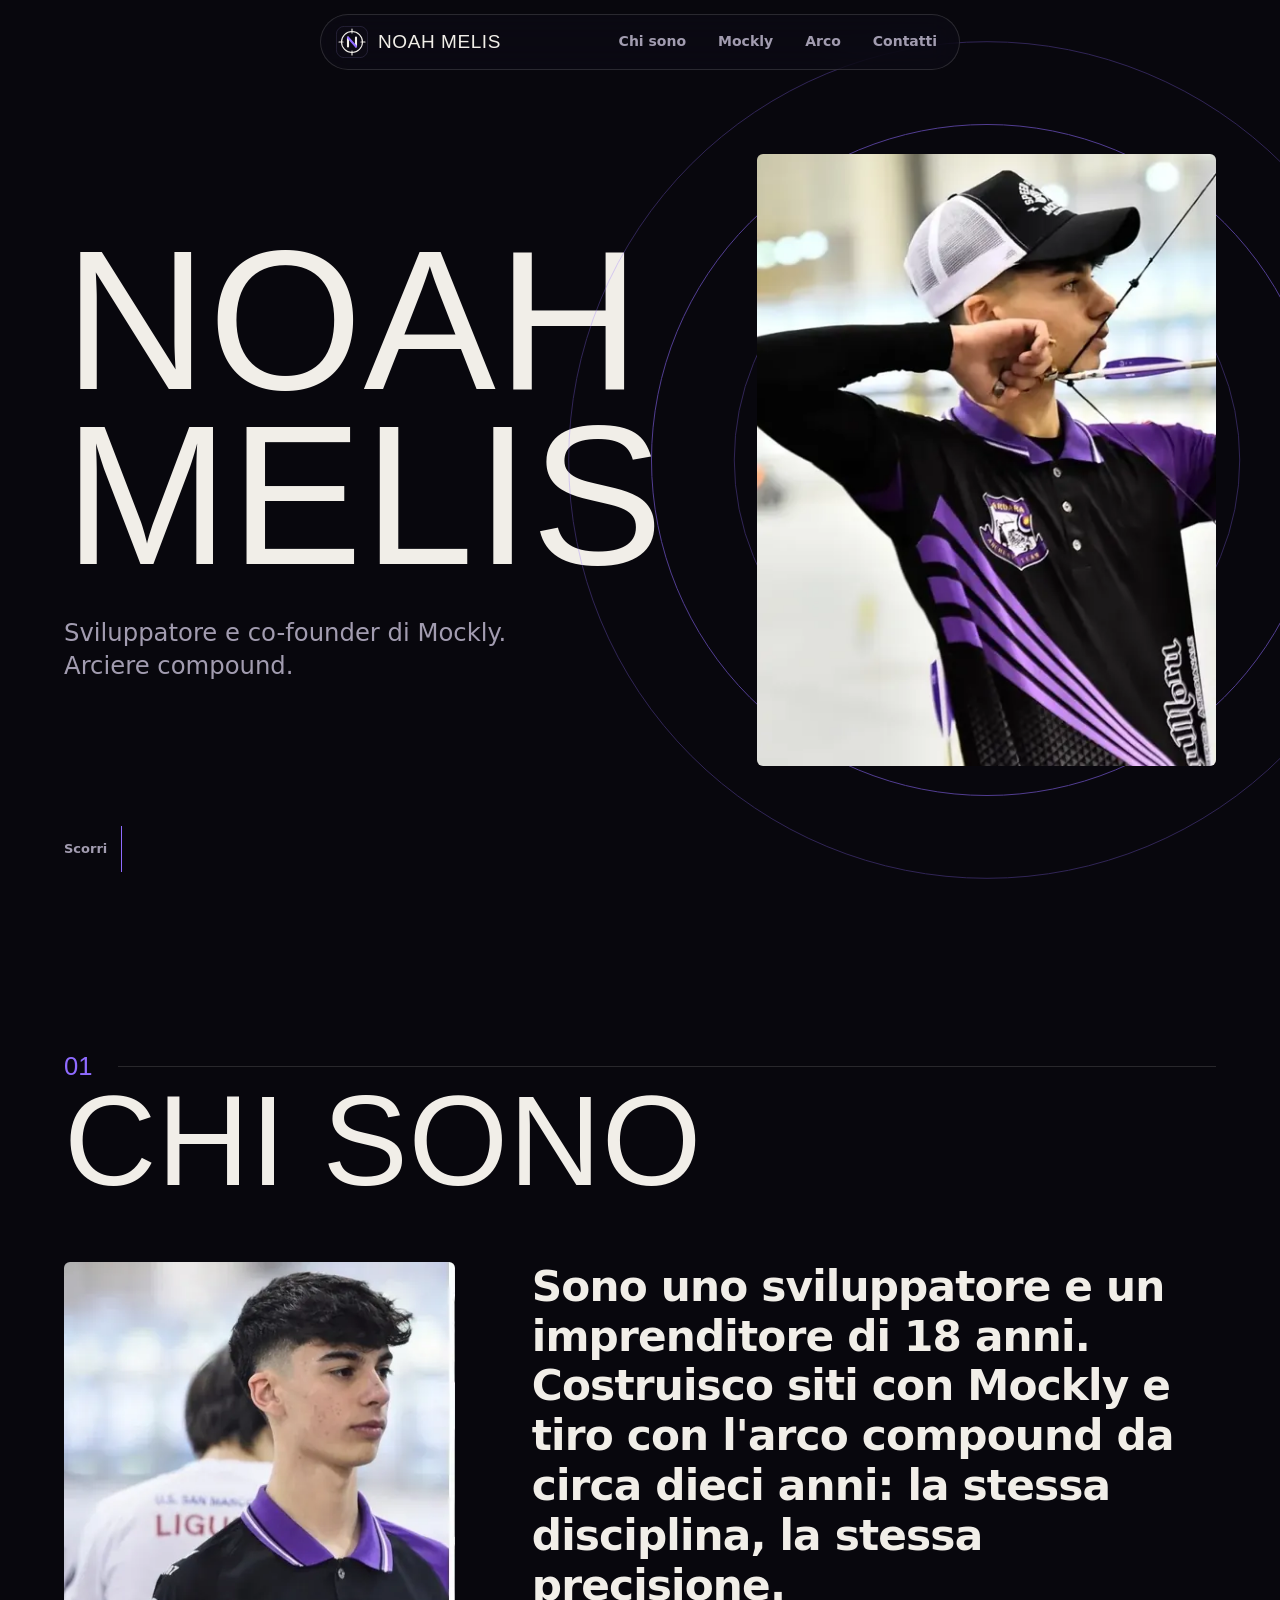
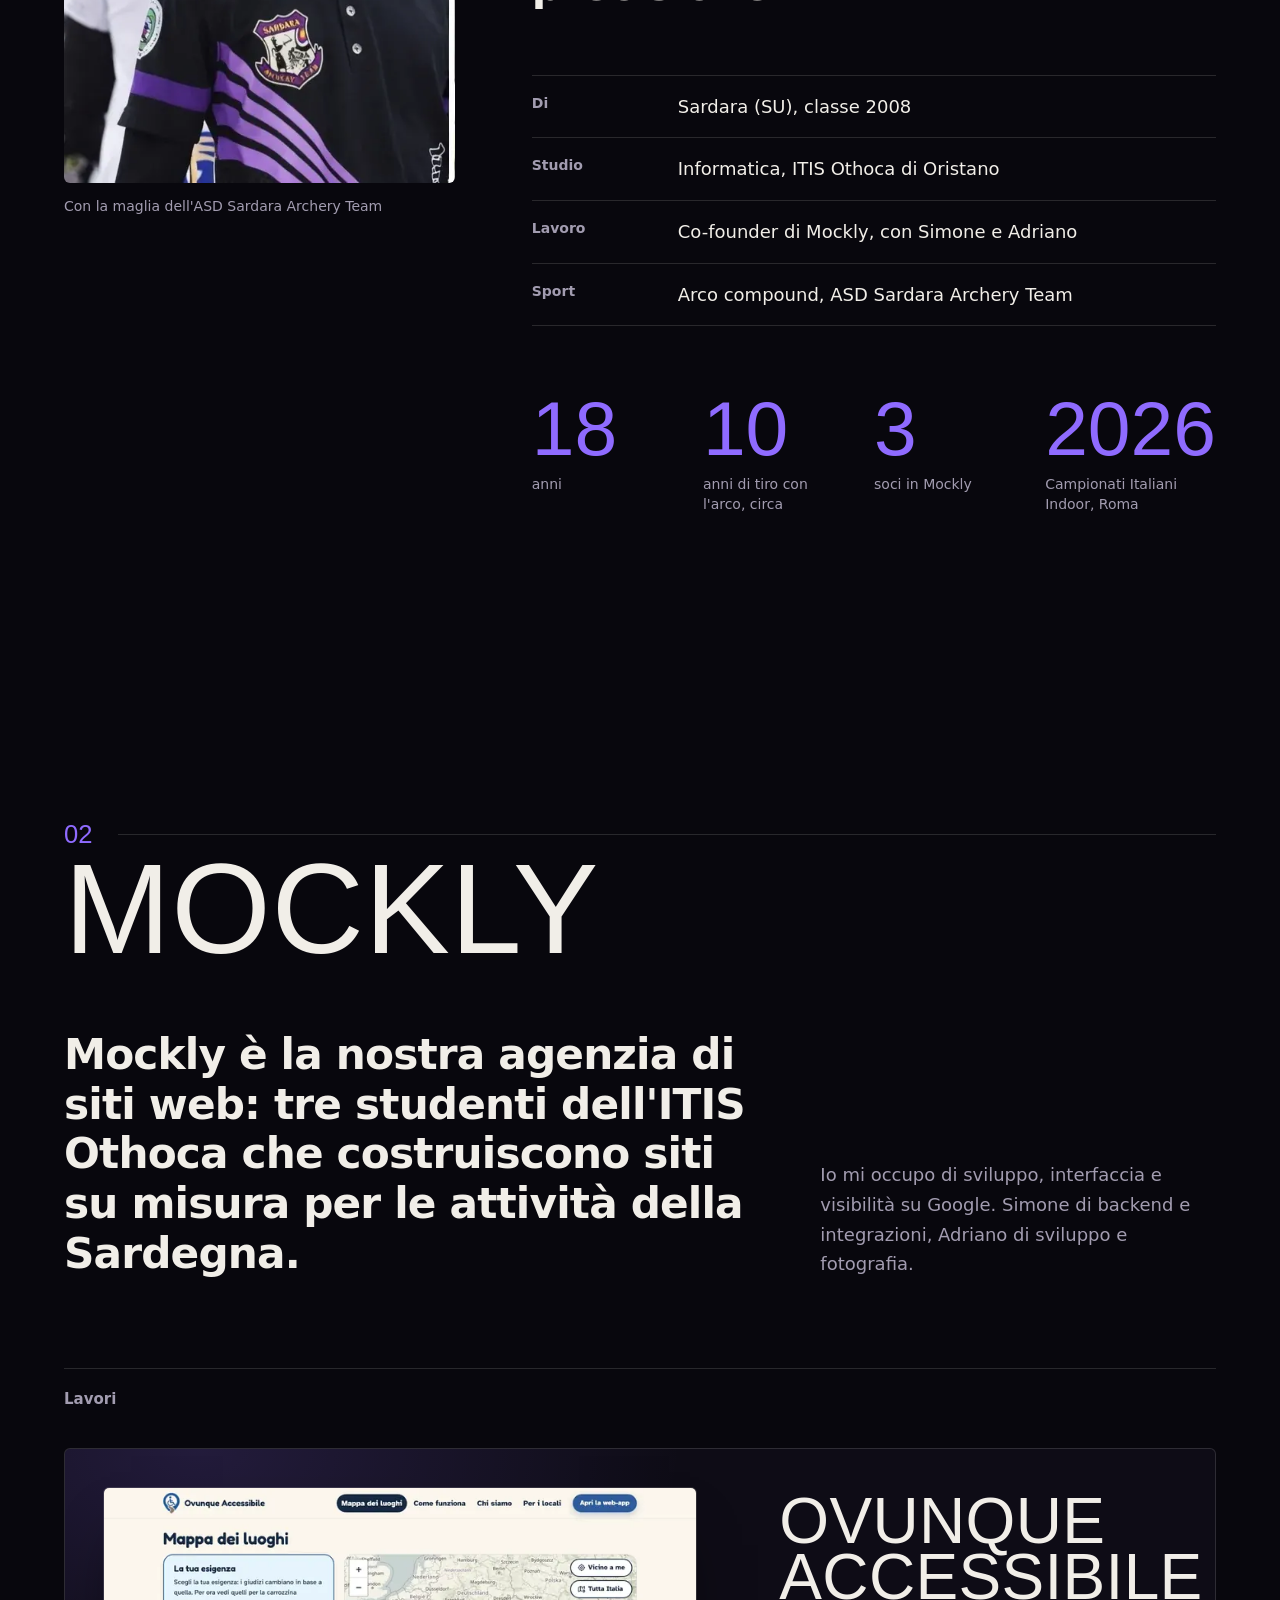
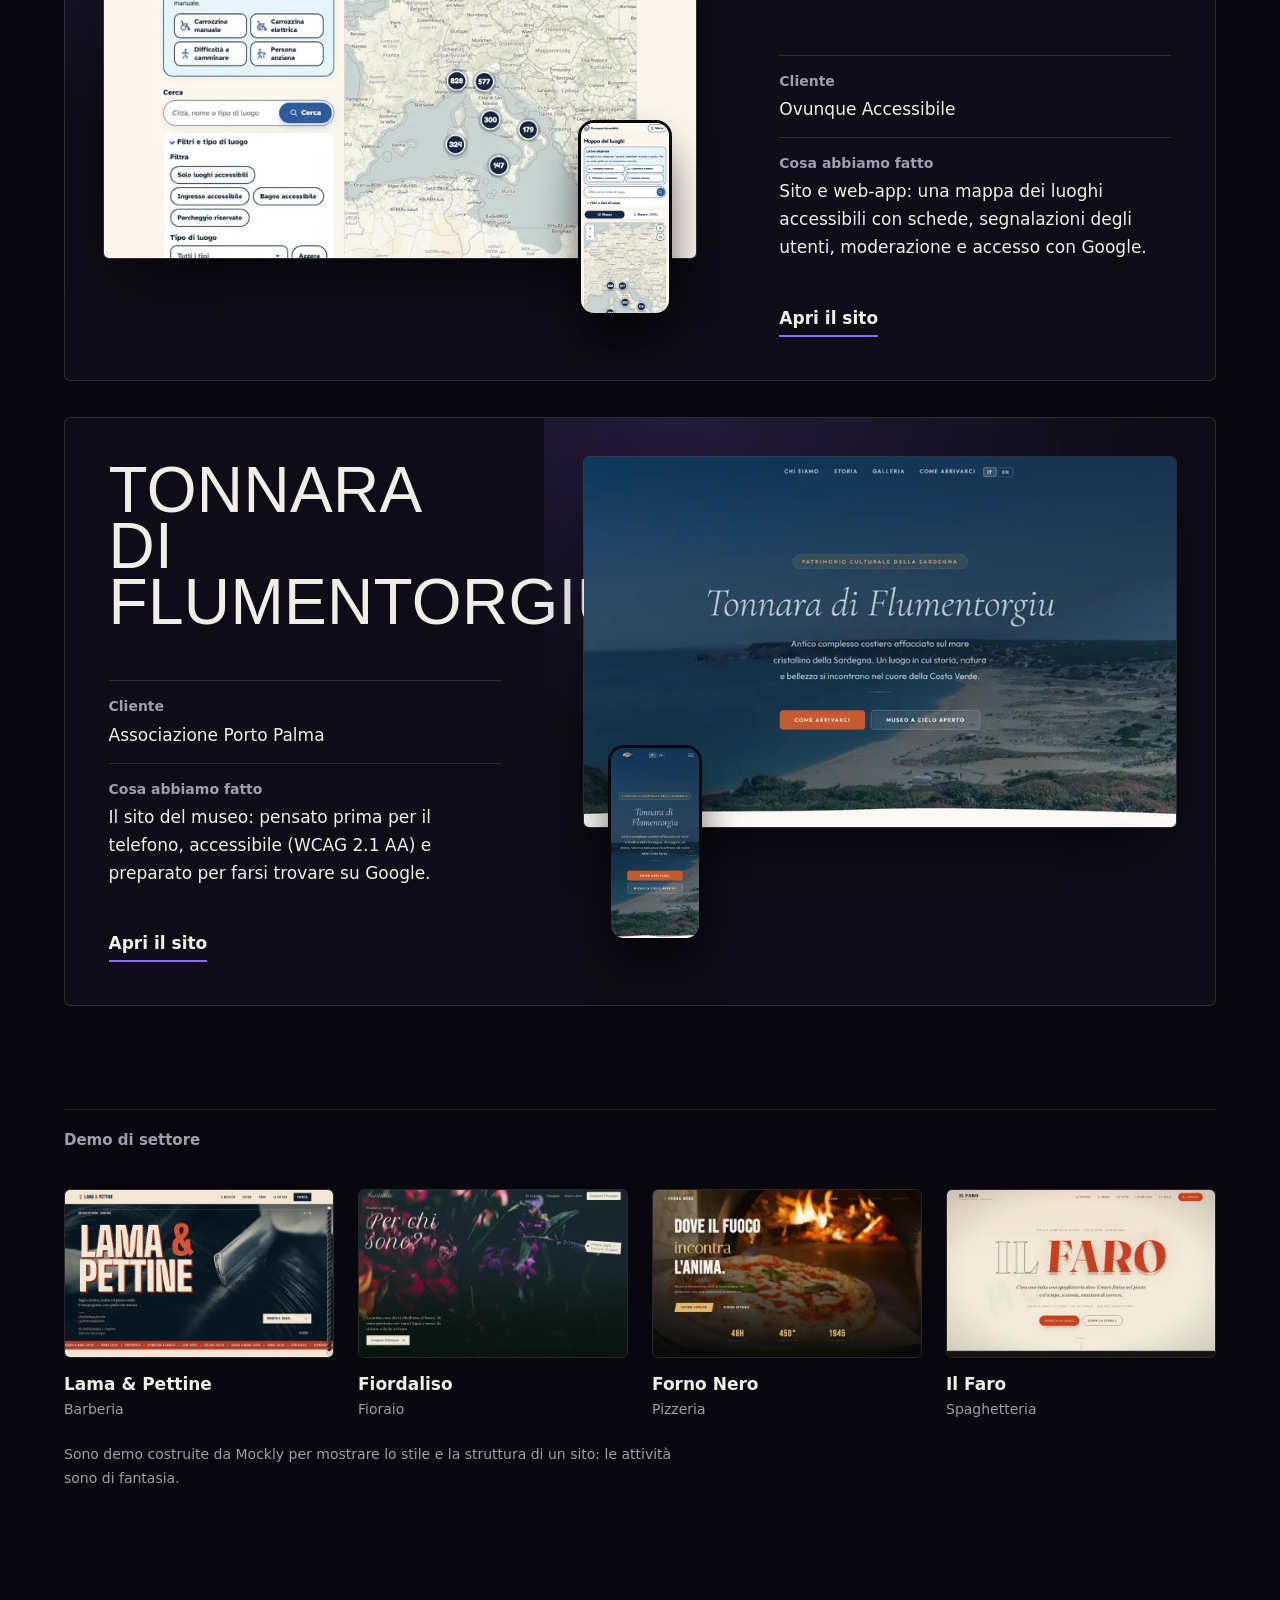
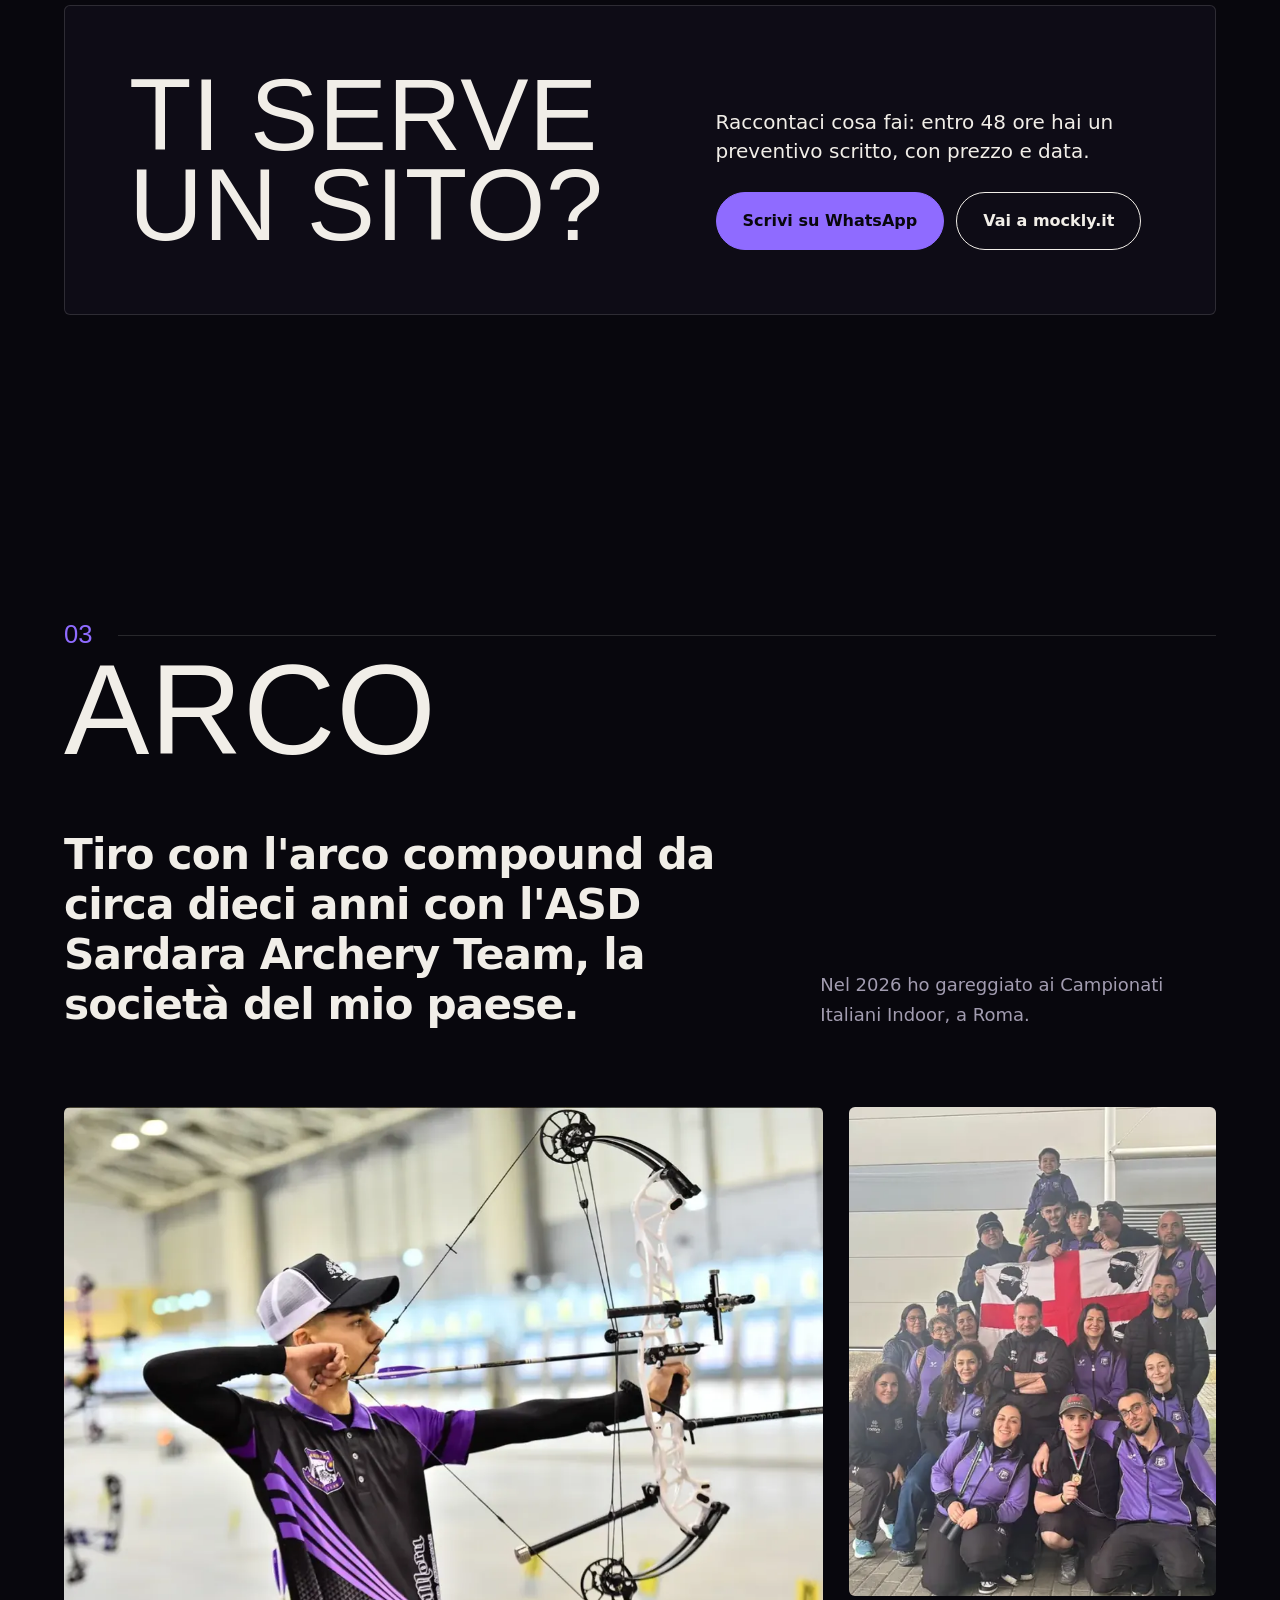
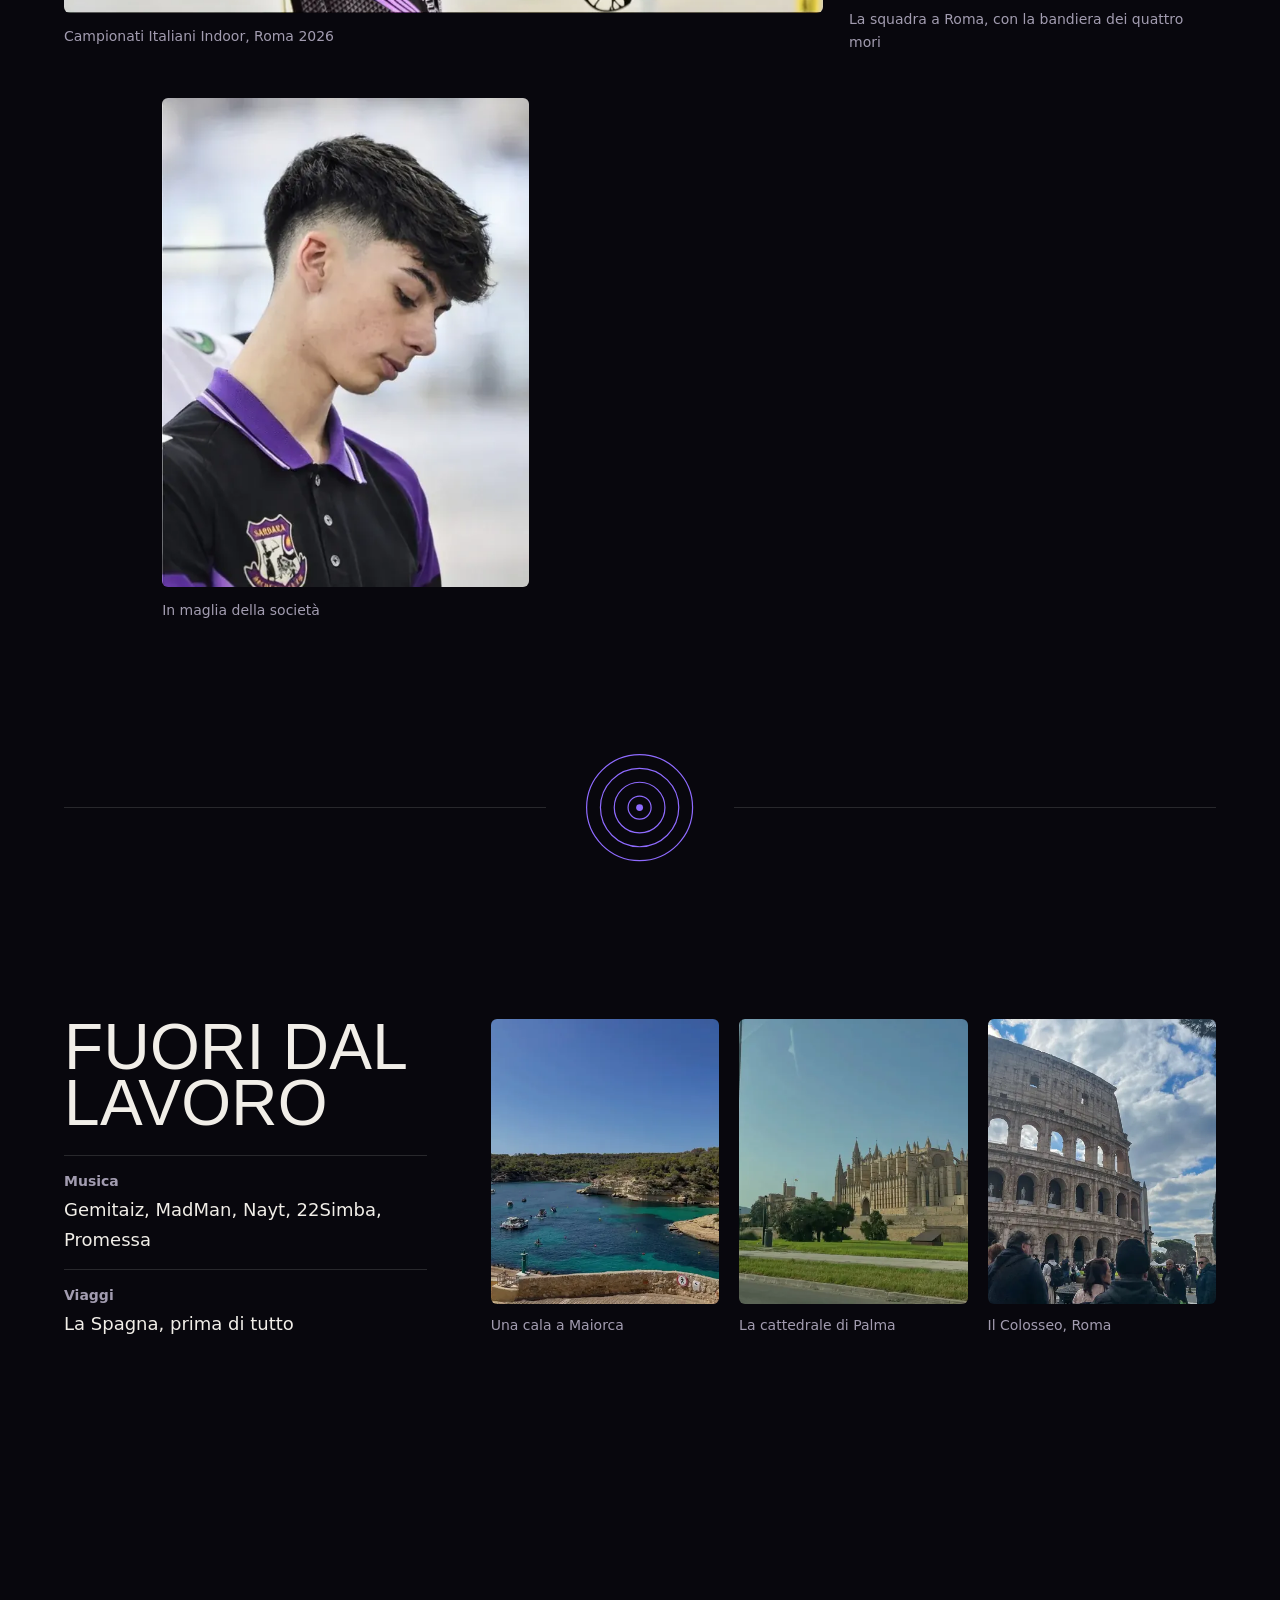
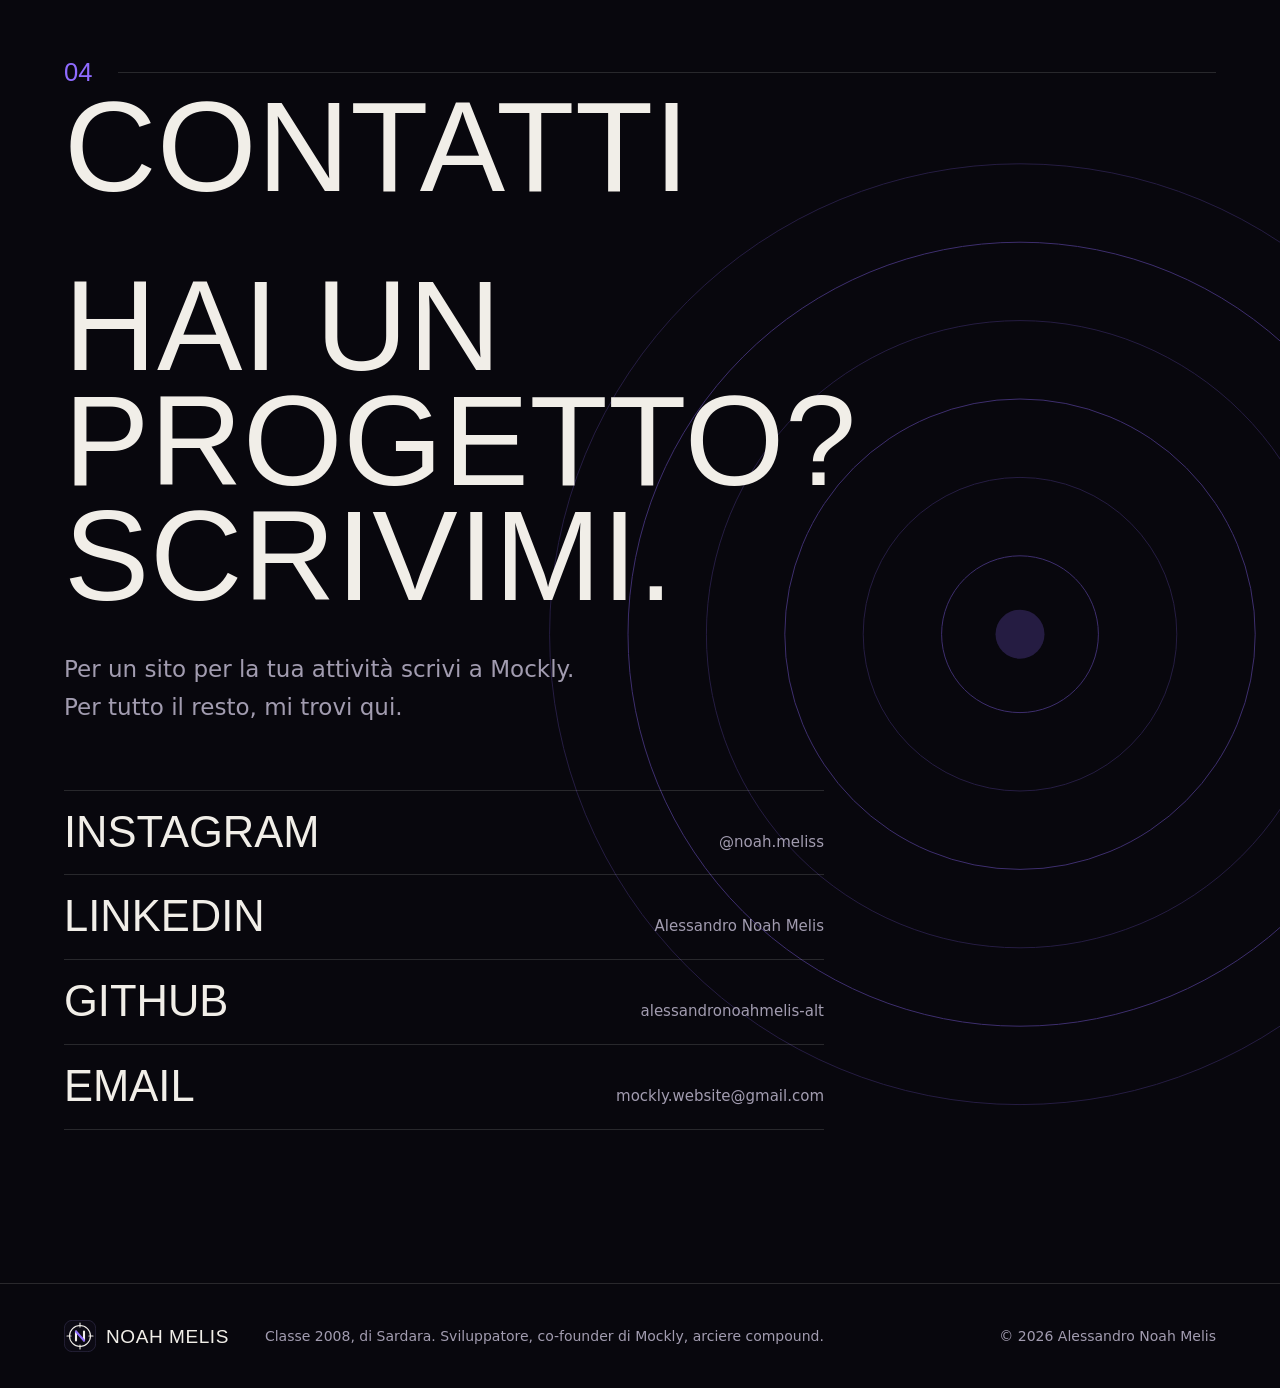
==== commit 18ed18a9: "Contatti: invito finale con il bersaglio grande, quattro link e footer" ====
--- a/index.html
+++ b/index.html
@@ -210,10 +210,32 @@
     </div>
   </div>
 </section>
-<!--@contatti-->
+<section class="sec contatti" id="contatti" aria-labelledby="t-contatti">
+  <!-- bersaglio grande per la chiamata finale -->
+  <svg class="cta-target" viewBox="-100 -100 200 200" aria-hidden="true" focusable="false">
+    <circle pathLength="1" r="96"/><circle pathLength="1" r="80"/><circle pathLength="1" r="64"/><circle pathLength="1" r="48"/><circle pathLength="1" r="32"/><circle pathLength="1" r="16"/><circle class="dot" r="5"/>
+  </svg>
+  <div class="wrap">
+    <header class="sec-head"><span class="sec-no">04</span><span class="sec-rule" aria-hidden="true"></span><h2 class="display" id="t-contatti">Contatti</h2></header>
+    <p class="display cta-title" data-split>Hai un progetto?<br>Scrivimi.</p>
+    <p class="cta-lead">Per un sito per la tua attività scrivi a Mockly. Per tutto il resto, mi trovi qui.</p>
+    <ul class="clinks">
+      <li><a href="https://www.instagram.com/noah.meliss/" target="_blank" rel="noopener" data-cursor><span class="k">Instagram</span><span class="v">@noah.meliss</span></a></li>
+      <li><a href="https://www.linkedin.com/in/alessandro-noah-melis-0bb159413/" target="_blank" rel="noopener" data-cursor><span class="k">LinkedIn</span><span class="v">Alessandro Noah Melis</span></a></li>
+      <li><a href="https://github.com/alessandronoahmelis-alt" target="_blank" rel="noopener" data-cursor><span class="k">GitHub</span><span class="v">alessandronoahmelis-alt</span></a></li>
+      <li><a href="mailto:mockly.website@gmail.com" data-cursor><span class="k">Email</span><span class="v">mockly.website@gmail.com</span></a></li>
+    </ul>
+  </div>
+</section>
 </main>
 
-<!--@footer-->
+<footer class="foot">
+  <div class="wrap foot-in">
+    <a class="brand" href="#top" aria-label="Noah Melis, torna in alto"><img src="img/logo.svg" width="32" height="32" alt=""><span>Noah Melis</span></a>
+    <p>Classe 2008, di Sardara. Sviluppatore, co-founder di Mockly, arciere compound.</p>
+    <p class="copy">&copy; 2026 Alessandro Noah Melis</p>
+  </div>
+</footer>
 
 <script src="vendor/gsap.min.js" defer></script>
 <script src="vendor/ScrollTrigger.min.js" defer></script>
--- a/css/style.css
+++ b/css/style.css
@@ -217,7 +217,32 @@
   .fuori-photos{grid-template-columns:1fr 1fr}
   .fuori-photos li:last-child{grid-column:1/-1;max-width:50%}
 }
-/* @@contatti */
+/* ---------- 04 Contatti ---------- */
+.contatti{overflow:hidden;padding-bottom:clamp(88px,12vw,160px)}
+.cta-target{position:absolute;z-index:0;right:-18vw;top:50%;width:min(95vw,980px);max-width:none;aspect-ratio:1;transform:translateY(-46%);overflow:visible;pointer-events:none}
+.cta-target circle{fill:none;stroke:var(--accent);stroke-width:1;vector-effect:non-scaling-stroke;opacity:.4}
+.cta-target circle:nth-child(odd){opacity:.22}
+.cta-target .dot{fill:var(--accent);stroke:none;opacity:.9}
+.contatti .wrap{position:relative;z-index:1}
+.cta-title{font-size:clamp(60px,10vw,170px);line-height:.9}
+.cta-title .ln{display:block;overflow:hidden;padding-bottom:.04em}
+.cta-title .ln>span{display:block}
+.cta-lead{margin-top:clamp(20px,3vw,36px);font-size:clamp(18px,1.8vw,24px);color:var(--muted);max-width:24em}
+.clinks{margin-top:clamp(36px,5vw,64px);max-width:760px;border-top:1px solid var(--rule)}
+.clinks a{display:flex;justify-content:space-between;align-items:baseline;gap:20px;padding:20px 0;border-bottom:1px solid var(--rule);text-decoration:none;transition:padding .45s var(--ease),color .3s}
+.clinks .k{font-family:var(--f-display);font-size:clamp(28px,3.4vw,44px);text-transform:uppercase;line-height:1}
+.clinks .v{font-size:15px;color:var(--muted);text-align:right;word-break:break-word}
+.clinks a:hover{padding-left:16px;color:var(--accent)}
+.clinks a:hover .v{color:var(--ink)}
+/* ---------- Footer ---------- */
+.foot{border-top:1px solid var(--rule);padding:36px 0}
+.foot-in{display:grid;grid-template-columns:auto 1fr auto;align-items:center;gap:20px 36px;font-size:14px;color:var(--muted)}
+.foot-in .brand{color:var(--ink)}
+.foot-in p{margin:0}
+@media (max-width:760px){
+  .cta-target{right:-45vw;width:130vw}
+  .foot-in{grid-template-columns:1fr}
+}
 /* @@animazioni */
 
 /* ---------- Responsive ---------- */
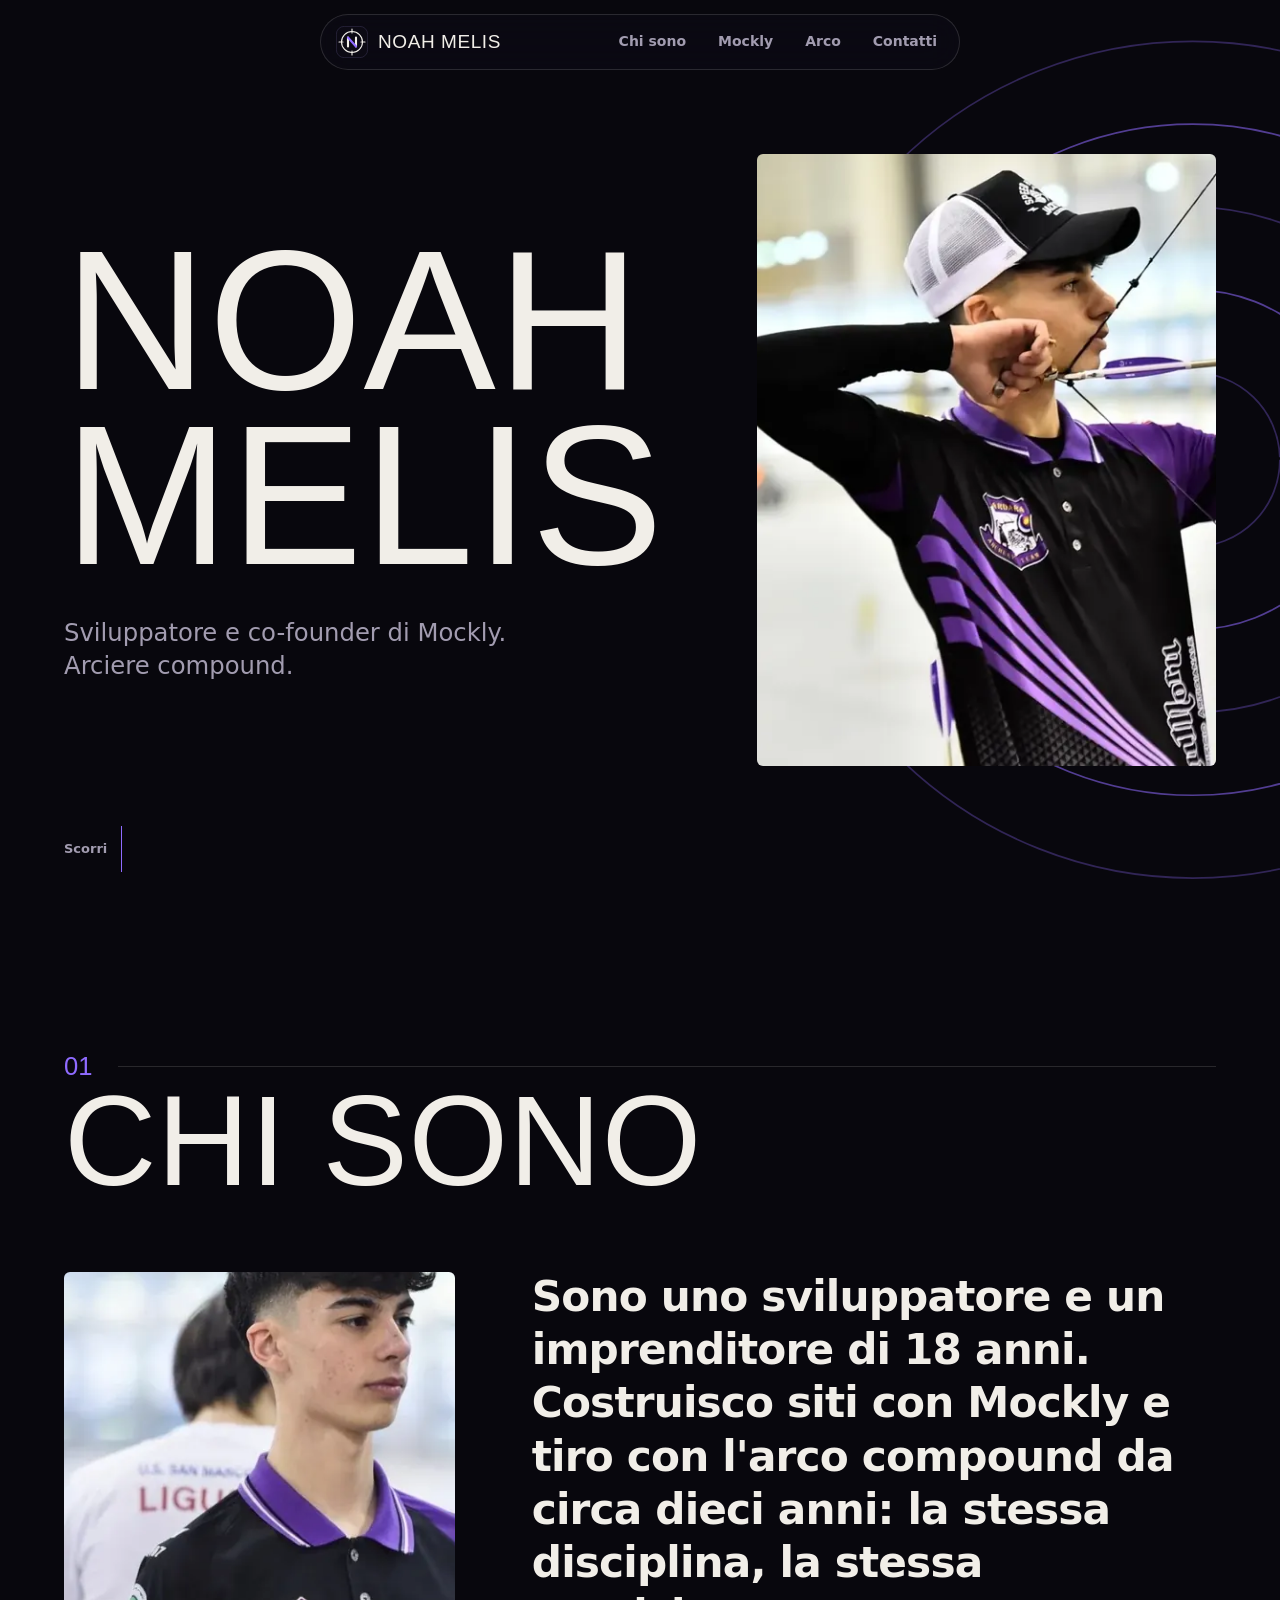
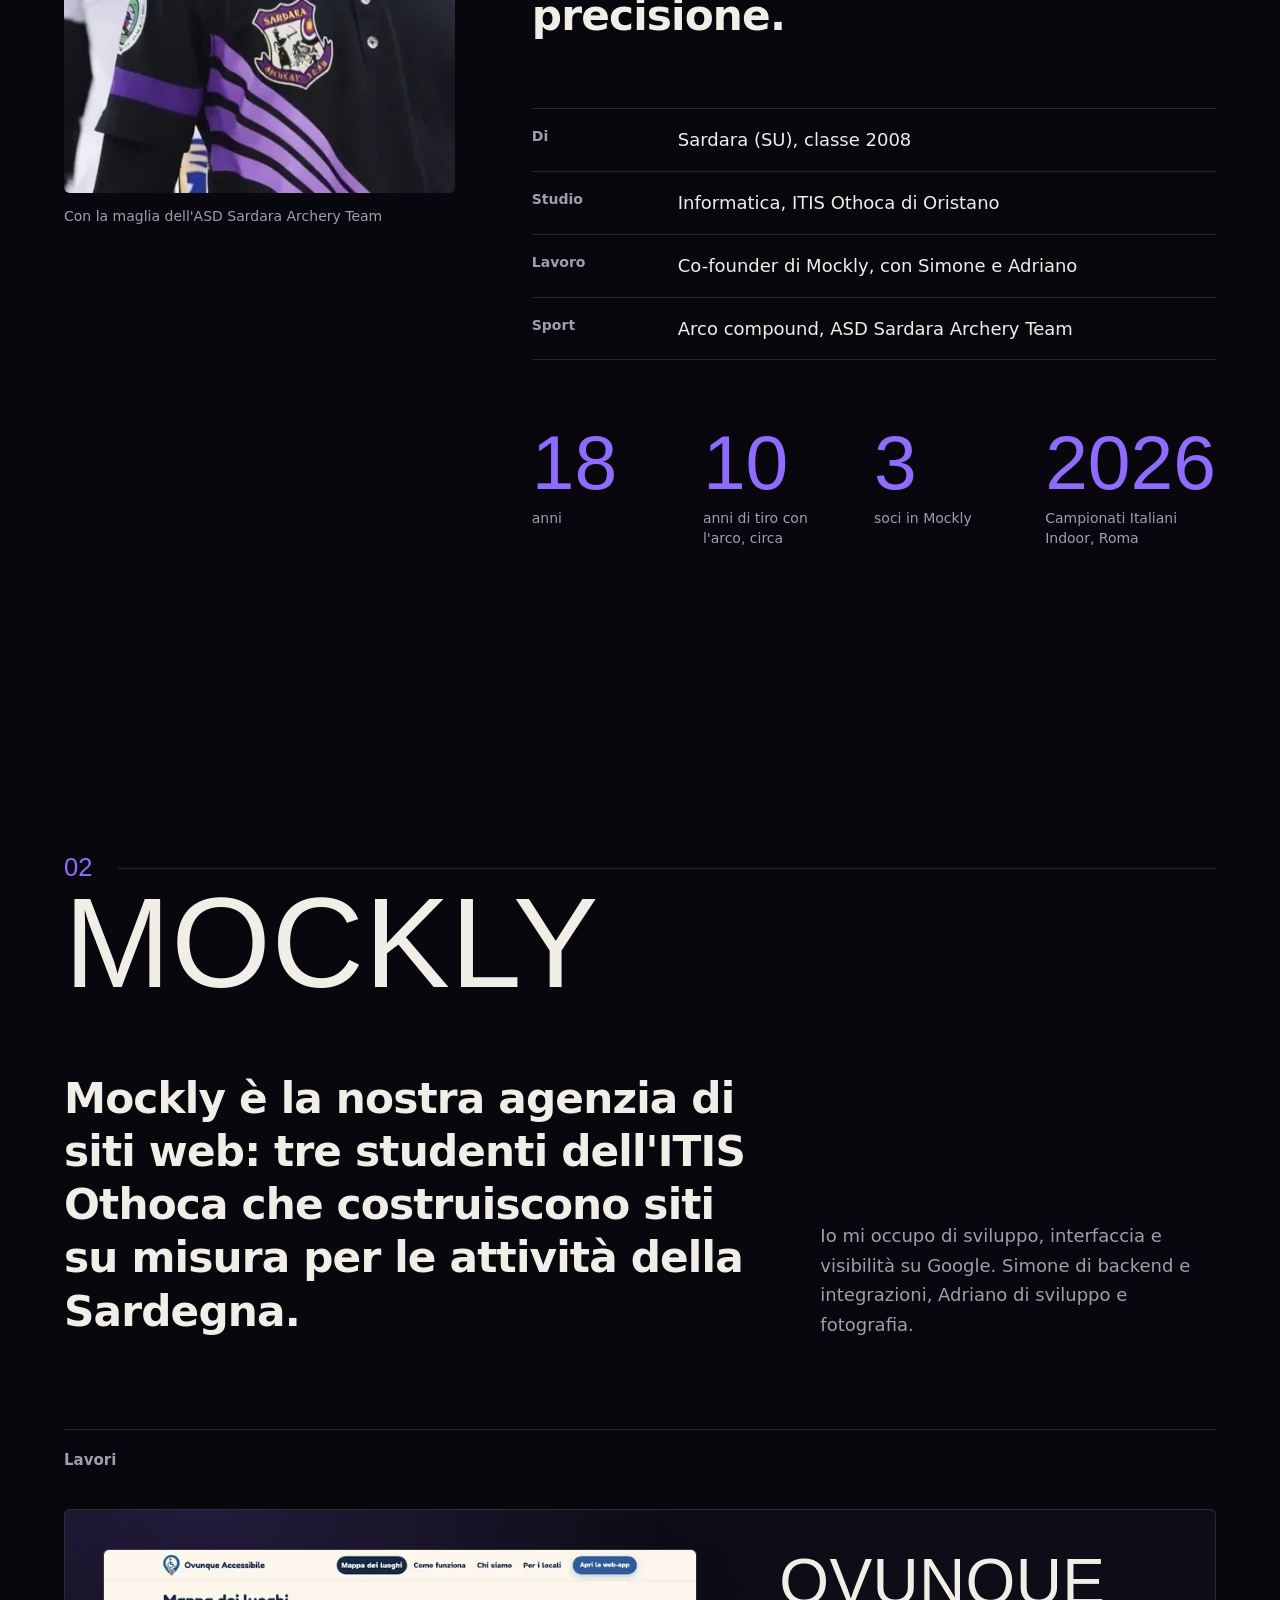
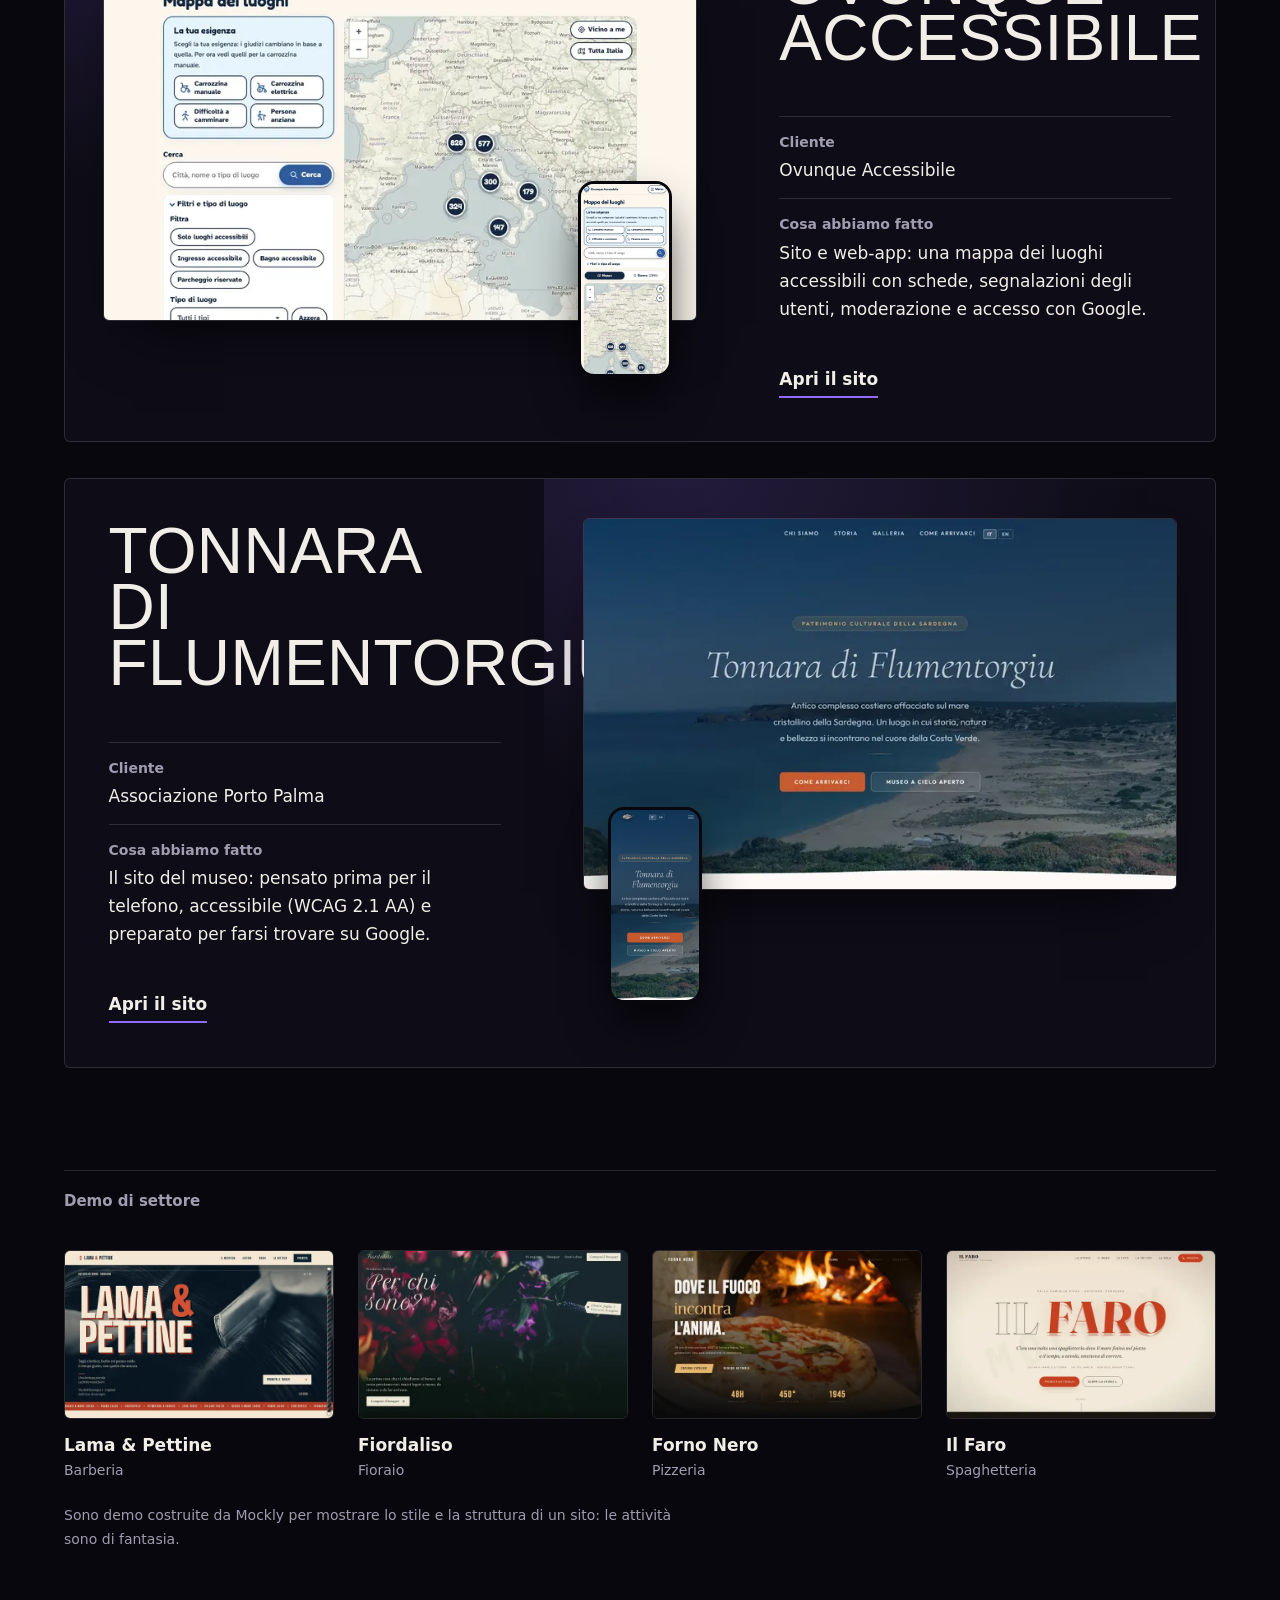
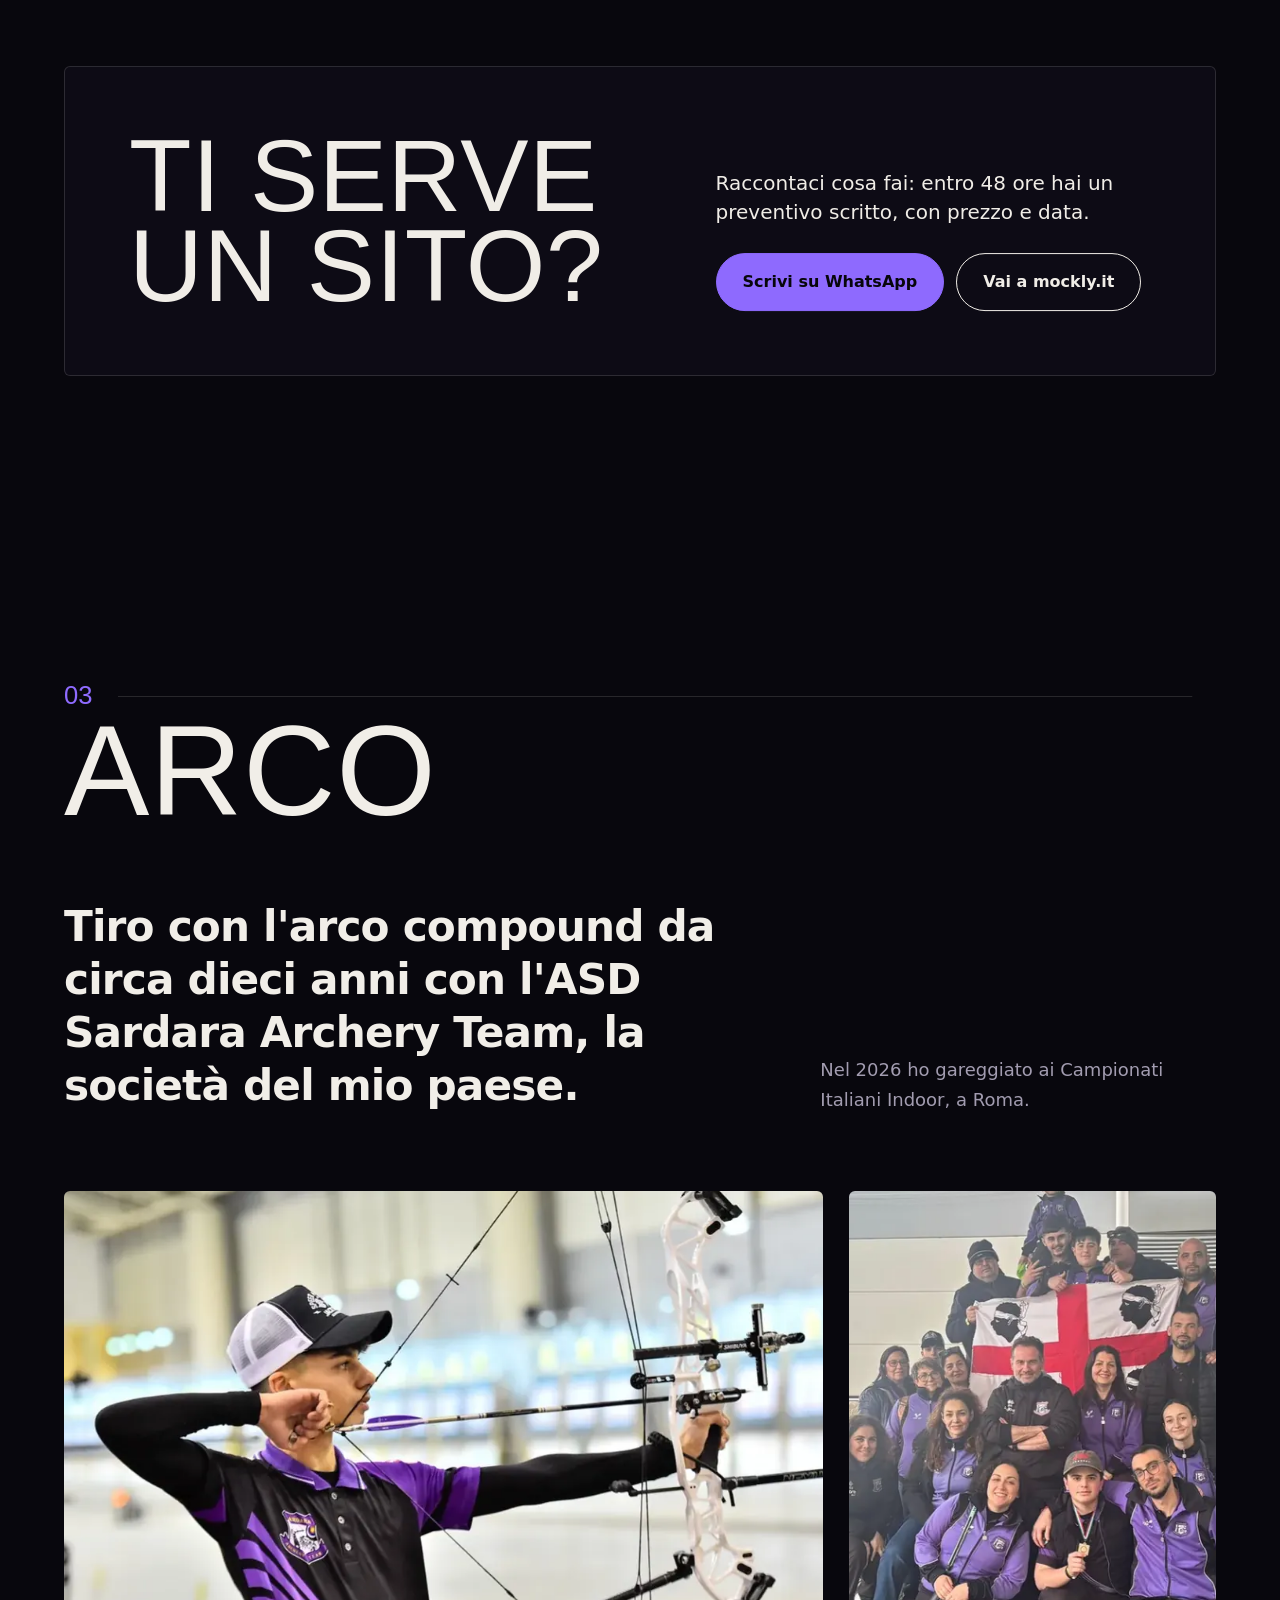
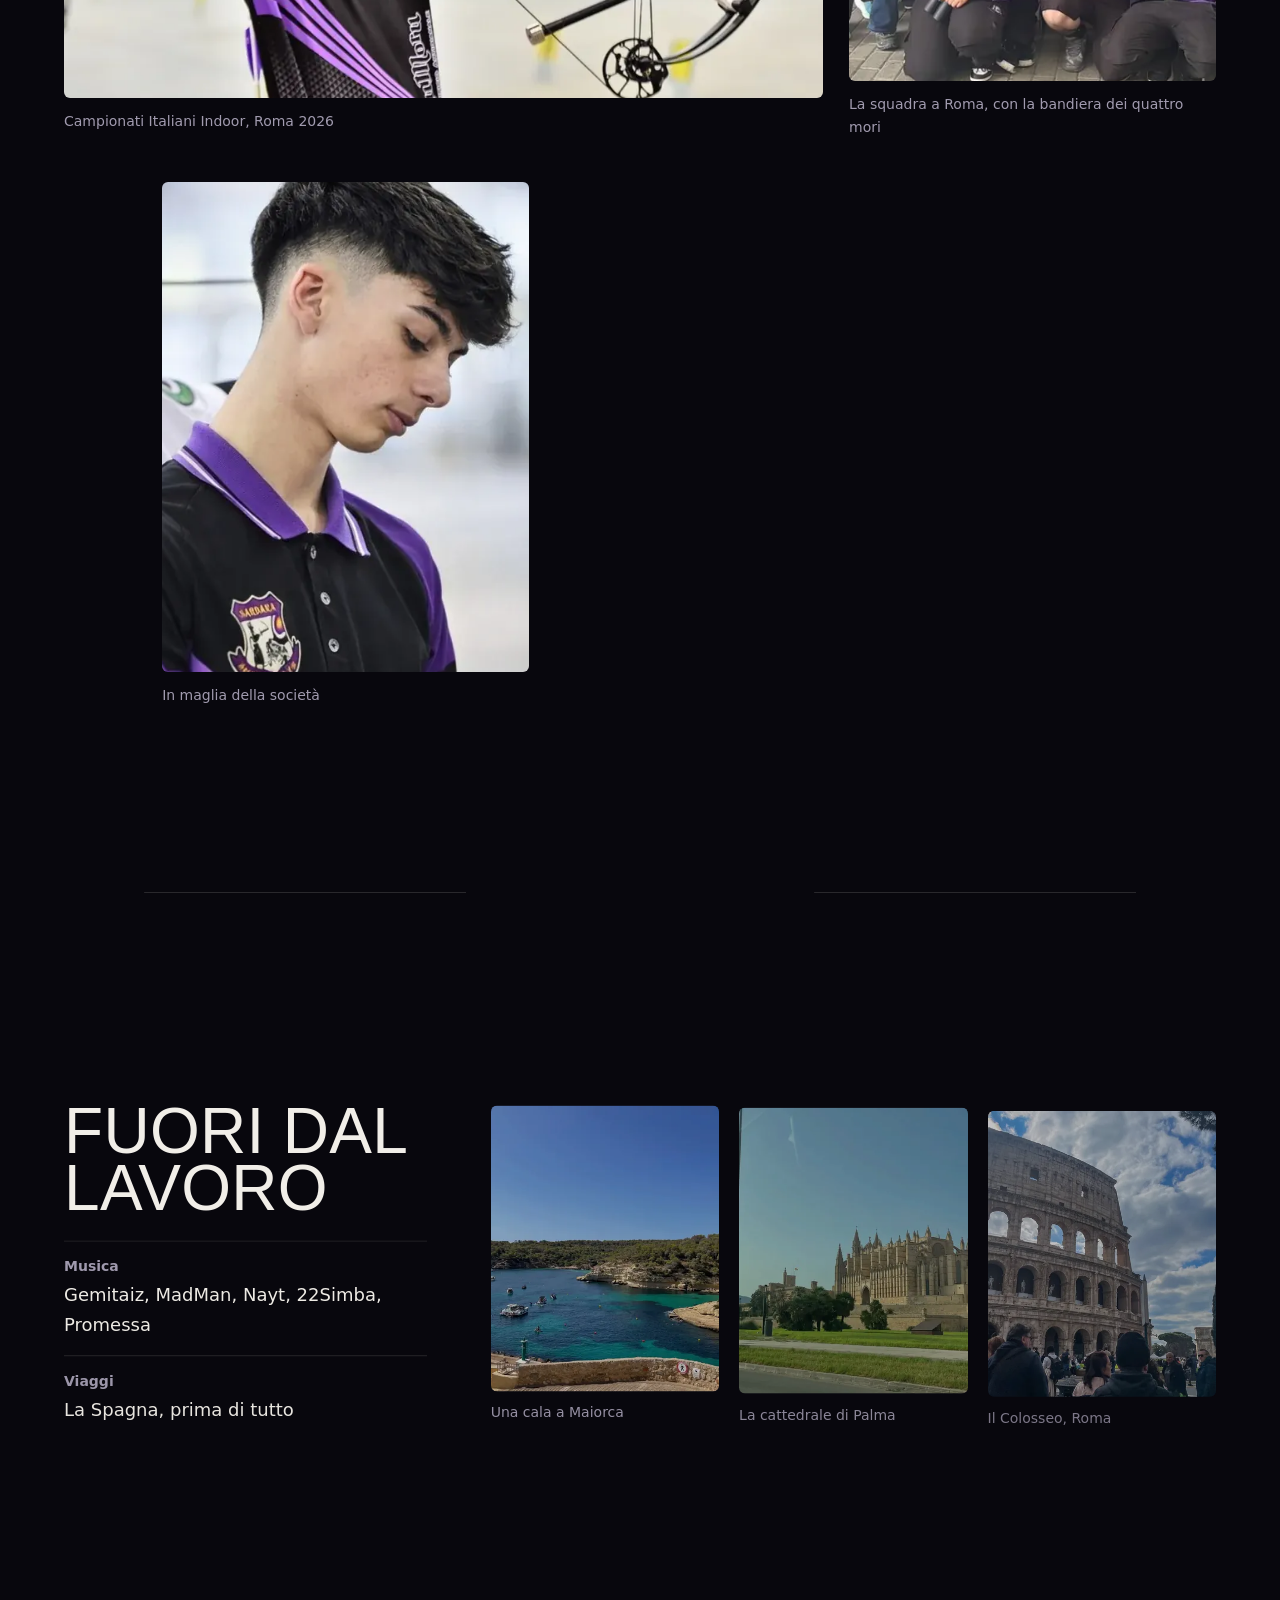
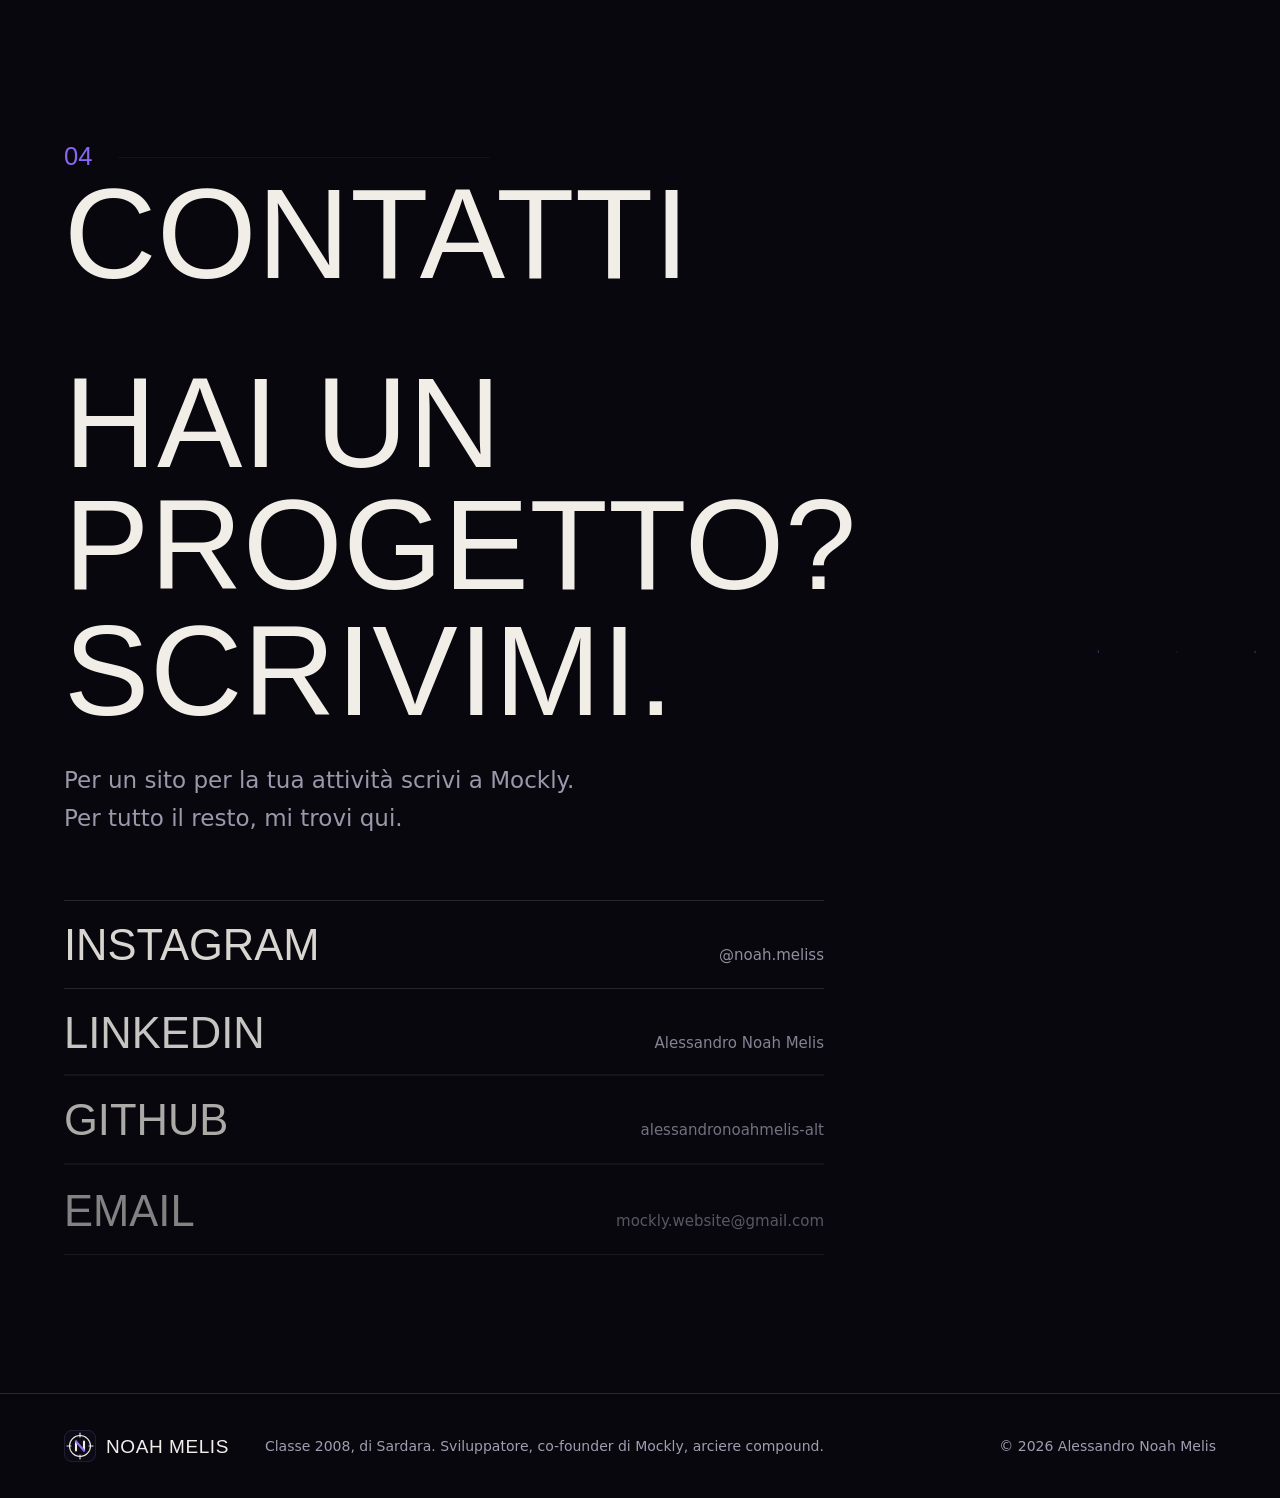
==== commit 087b0306: "Animazioni: GSAP e ScrollTrigger con Lenis, reveal dei testi per righe, parallax sulle foto, numeri " ====
--- a/index.html
+++ b/index.html
@@ -31,6 +31,7 @@
 <link rel="preload" href="fonts/manrope-latin.woff2" as="font" type="font/woff2" crossorigin>
 <link rel="preload" as="image" href="img/hero-789.webp" imagesrcset="img/hero-480.webp 480w, img/hero-789.webp 789w" imagesizes="(max-width: 900px) 78vw, 36vw" fetchpriority="high">
 <link rel="stylesheet" href="css/style.css">
+<script>if(!matchMedia("(prefers-reduced-motion: reduce)").matches)document.documentElement.classList.add("js-anim");setTimeout(function(){if(!document.documentElement.dataset.ready)document.documentElement.classList.remove("js-anim")},4000)</script>
 
 <script type="application/ld+json">
 {"@context":"https://schema.org","@type":"Person","name":"Alessandro Noah Melis","alternateName":"Noah Melis","birthDate":"2008","url":"https://n0ah08.github.io/noah-site/","image":"https://n0ah08.github.io/noah-site/img/og.jpg","jobTitle":"Sviluppatore web, co-founder di Mockly","homeLocation":{"@type":"Place","name":"Sardara, Sardegna"},"alumniOf":{"@type":"HighSchool","name":"ITIS Othoca","address":"Oristano"},"worksFor":{"@type":"Organization","name":"Mockly","url":"https://mockly.it"},"memberOf":{"@type":"SportsClub","name":"ASD Sardara Archery Team"},"knowsAbout":["Sviluppo web","JavaScript","SEO","Tiro con l'arco compound"],"sameAs":["https://www.instagram.com/noah.meliss/","https://www.linkedin.com/in/alessandro-noah-melis-0bb159413/","https://github.com/alessandronoahmelis-alt","https://github.com/N0AH08"]}
--- a/css/style.css
+++ b/css/style.css
@@ -93,8 +93,8 @@
 .hero-line{margin-top:clamp(18px,2.4vw,34px);font-size:clamp(19px,1.9vw,26px);line-height:1.35;color:var(--muted);max-width:19em}
 .hero-photo{position:relative;z-index:1;aspect-ratio:3/4;overflow:hidden;border-radius:var(--r);background:var(--bg-2)}
 .hero-photo img{width:100%;height:100%;object-fit:cover}
-.target{position:absolute;z-index:0;left:50%;top:50%;width:min(190%,880px);max-width:none;aspect-ratio:1;transform:translate(-50%,-50%);overflow:visible;pointer-events:none}
-.target circle{fill:none;stroke:var(--accent);stroke-width:1;vector-effect:non-scaling-stroke;opacity:.55}
+.target{position:absolute;z-index:0;inset:0;margin:auto;width:min(190%,880px);max-width:none;aspect-ratio:1;overflow:visible;pointer-events:none}
+.target circle{fill:none;stroke:var(--accent);stroke-width:.4;opacity:.55}
 .target circle:nth-child(odd){opacity:.3}
 /* indicatore di scroll */
 .cue{position:absolute;left:var(--pad);bottom:28px;display:flex;align-items:center;gap:14px;font-size:13px;font-weight:600;color:var(--muted);text-decoration:none}
@@ -138,7 +138,7 @@
 
 /* lavori */
 .works{display:grid;gap:clamp(20px,3vw,36px)}
-.work{display:grid;grid-template-columns:minmax(0,7fr) minmax(0,5fr);background:var(--bg-2);border:1px solid var(--rule);border-radius:var(--r);overflow:hidden;will-change:transform}
+.work{display:grid;grid-template-columns:minmax(0,7fr) minmax(0,5fr);background:var(--bg-2);border:1px solid var(--rule);border-radius:var(--r);overflow:hidden}
 .work--flip{grid-template-columns:minmax(0,5fr) minmax(0,7fr)}
 .work--flip .work-media{order:2}
 .work-media{position:relative;padding:clamp(18px,3vw,44px);background:radial-gradient(120% 90% at 20% 0%,rgba(143,107,255,.16),transparent 60%)}
@@ -190,7 +190,7 @@
 .sep{display:flex;align-items:center;gap:clamp(14px,3vw,36px);margin-top:clamp(72px,10vw,150px)}
 .sep-line{flex:1;height:1px;background:var(--rule);transform-origin:center}
 .sep-target{width:clamp(72px,9vw,120px);overflow:visible;flex:none}
-.sep-target circle{fill:none;stroke:var(--accent);stroke-width:1.2;vector-effect:non-scaling-stroke}
+.sep-target circle{fill:none;stroke:var(--accent);stroke-width:1}
 .sep-target .dot{fill:var(--accent);stroke:none}
 @media (max-width:900px){
   .arco-intro{grid-template-columns:1fr}
@@ -219,8 +219,8 @@
 }
 /* ---------- 04 Contatti ---------- */
 .contatti{overflow:hidden;padding-bottom:clamp(88px,12vw,160px)}
-.cta-target{position:absolute;z-index:0;right:-18vw;top:50%;width:min(95vw,980px);max-width:none;aspect-ratio:1;transform:translateY(-46%);overflow:visible;pointer-events:none}
-.cta-target circle{fill:none;stroke:var(--accent);stroke-width:1;vector-effect:non-scaling-stroke;opacity:.4}
+.cta-target{position:absolute;z-index:0;right:-18vw;top:0;bottom:0;margin:auto 0;width:min(95vw,980px);max-width:none;aspect-ratio:1;overflow:visible;pointer-events:none}
+.cta-target circle{fill:none;stroke:var(--accent);stroke-width:.26;opacity:.4}
 .cta-target circle:nth-child(odd){opacity:.22}
 .cta-target .dot{fill:var(--accent);stroke:none;opacity:.9}
 .contatti .wrap{position:relative;z-index:1}
@@ -243,7 +243,24 @@
   .cta-target{right:-45vw;width:130vw}
   .foot-in{grid-template-columns:1fr}
 }
-/* @@animazioni */
+/* ---------- Animazioni: stati iniziali (solo se il movimento è consentito) ---------- */
+.ln{display:block;overflow:hidden;padding-bottom:.08em}
+.ln>span{display:block}
+.js-anim [data-split],.js-anim .sec-head h2{visibility:hidden}
+.js-anim .hero-photo,.js-anim .hero-line,.js-anim .cue{opacity:0}
+.js-anim .hero-name .ln>span{transform:translateY(105%)}
+.js-anim .target circle,.js-anim .sep-target circle,.js-anim .cta-target circle{stroke-dasharray:1;stroke-dashoffset:1}
+.js-anim .sec-no,.js-anim .sec-rule{opacity:0}
+.js-anim .sec-rule,.js-anim .sep-line{transform:scaleX(0)}
+.js-anim :is(.facts>div,.stats li,.chi-photo figcaption,.mk-roles,.work,.demos li,.note,.mk-cta,.arco-note,.ph figcaption,.fuori-text dl>div,.fuori-photos li,.cta-lead,.clinks li){opacity:0;transform:translateY(32px)}
+/* cursore custom (solo mouse) */
+.cursor{position:fixed;left:0;top:0;z-index:600;pointer-events:none;mix-blend-mode:difference;opacity:0;transition:opacity .3s}
+.cursor.on{opacity:1}
+.cursor i{position:absolute;left:0;top:0;width:38px;height:38px;border:1.5px solid #fff;border-radius:50%;transition:width .3s var(--ease),height .3s var(--ease),background .3s}
+.cursor b{position:absolute;left:0;top:0;width:5px;height:5px;border-radius:50%;background:#fff}
+.cursor.big i{width:78px;height:78px;background:#fff}
+.has-cursor,.has-cursor a,.has-cursor button{cursor:none}
+
 
 /* ---------- Responsive ---------- */
 @media (max-width:760px){
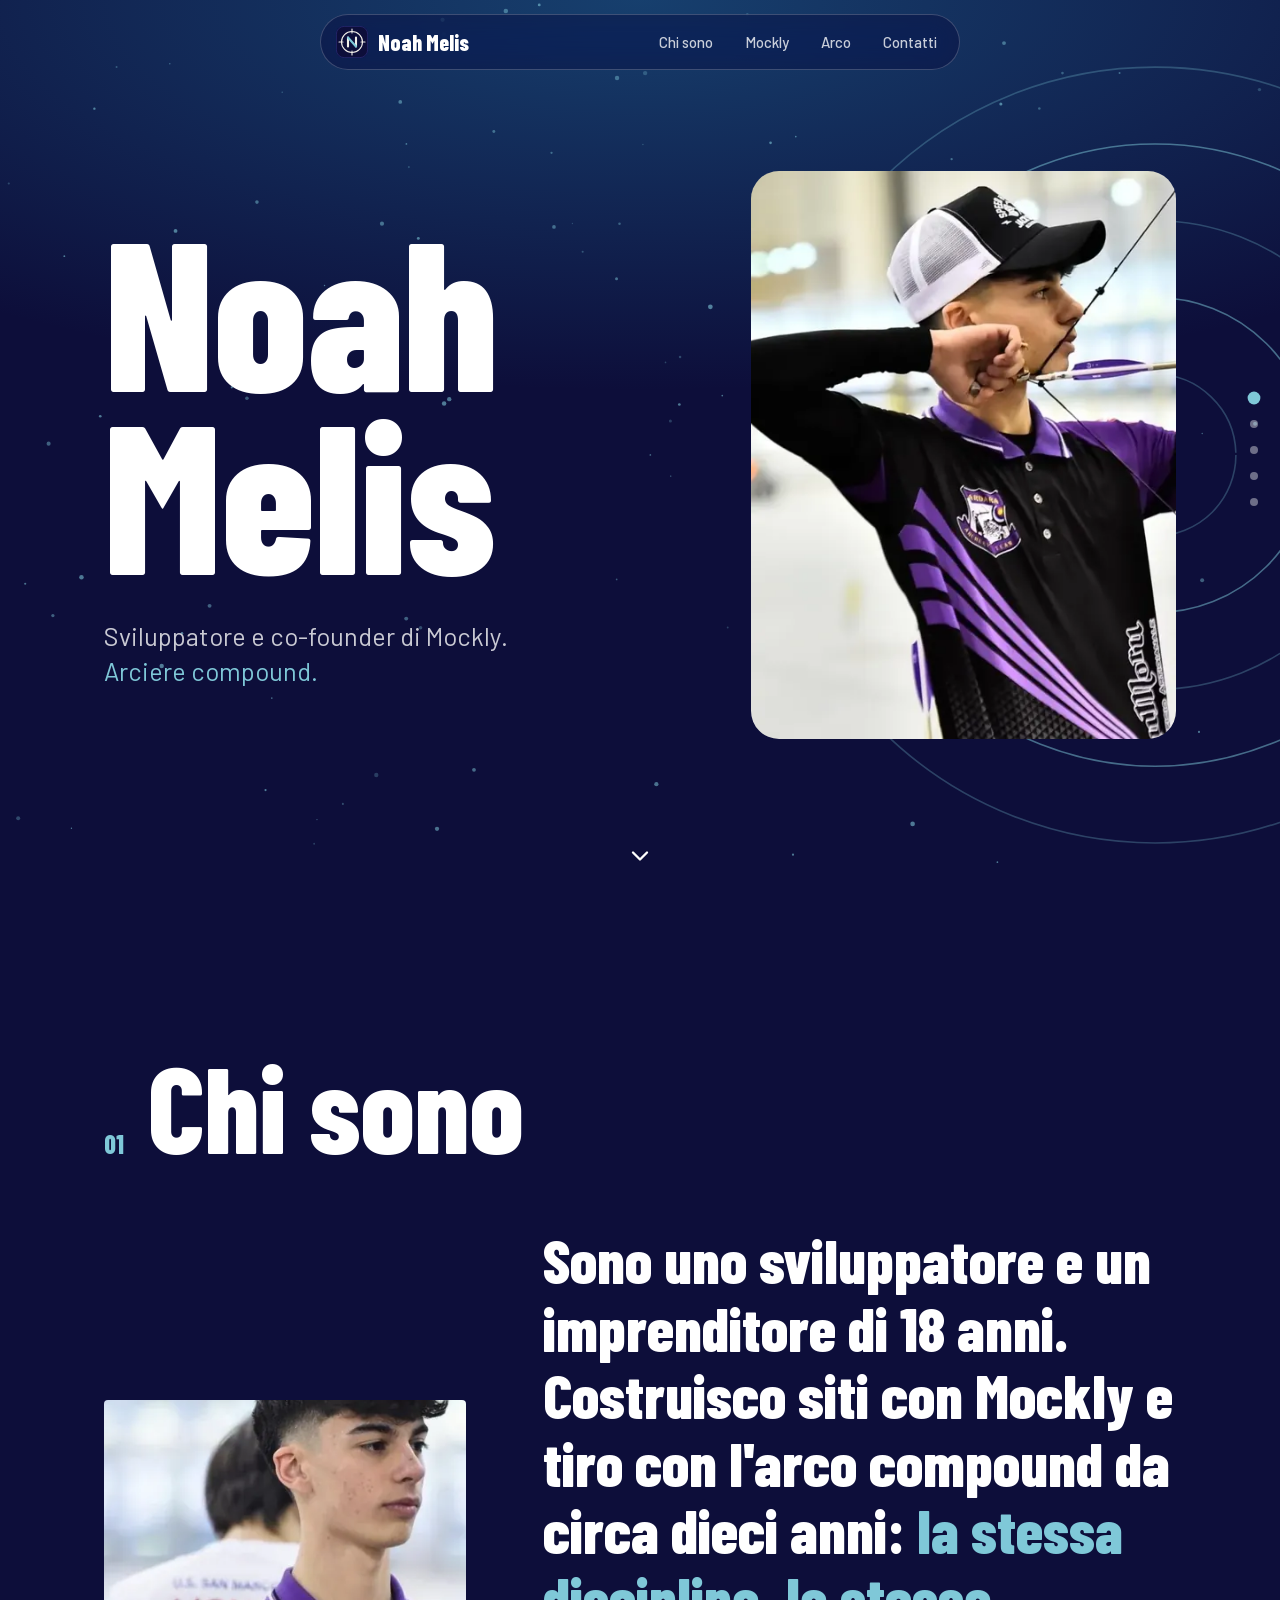
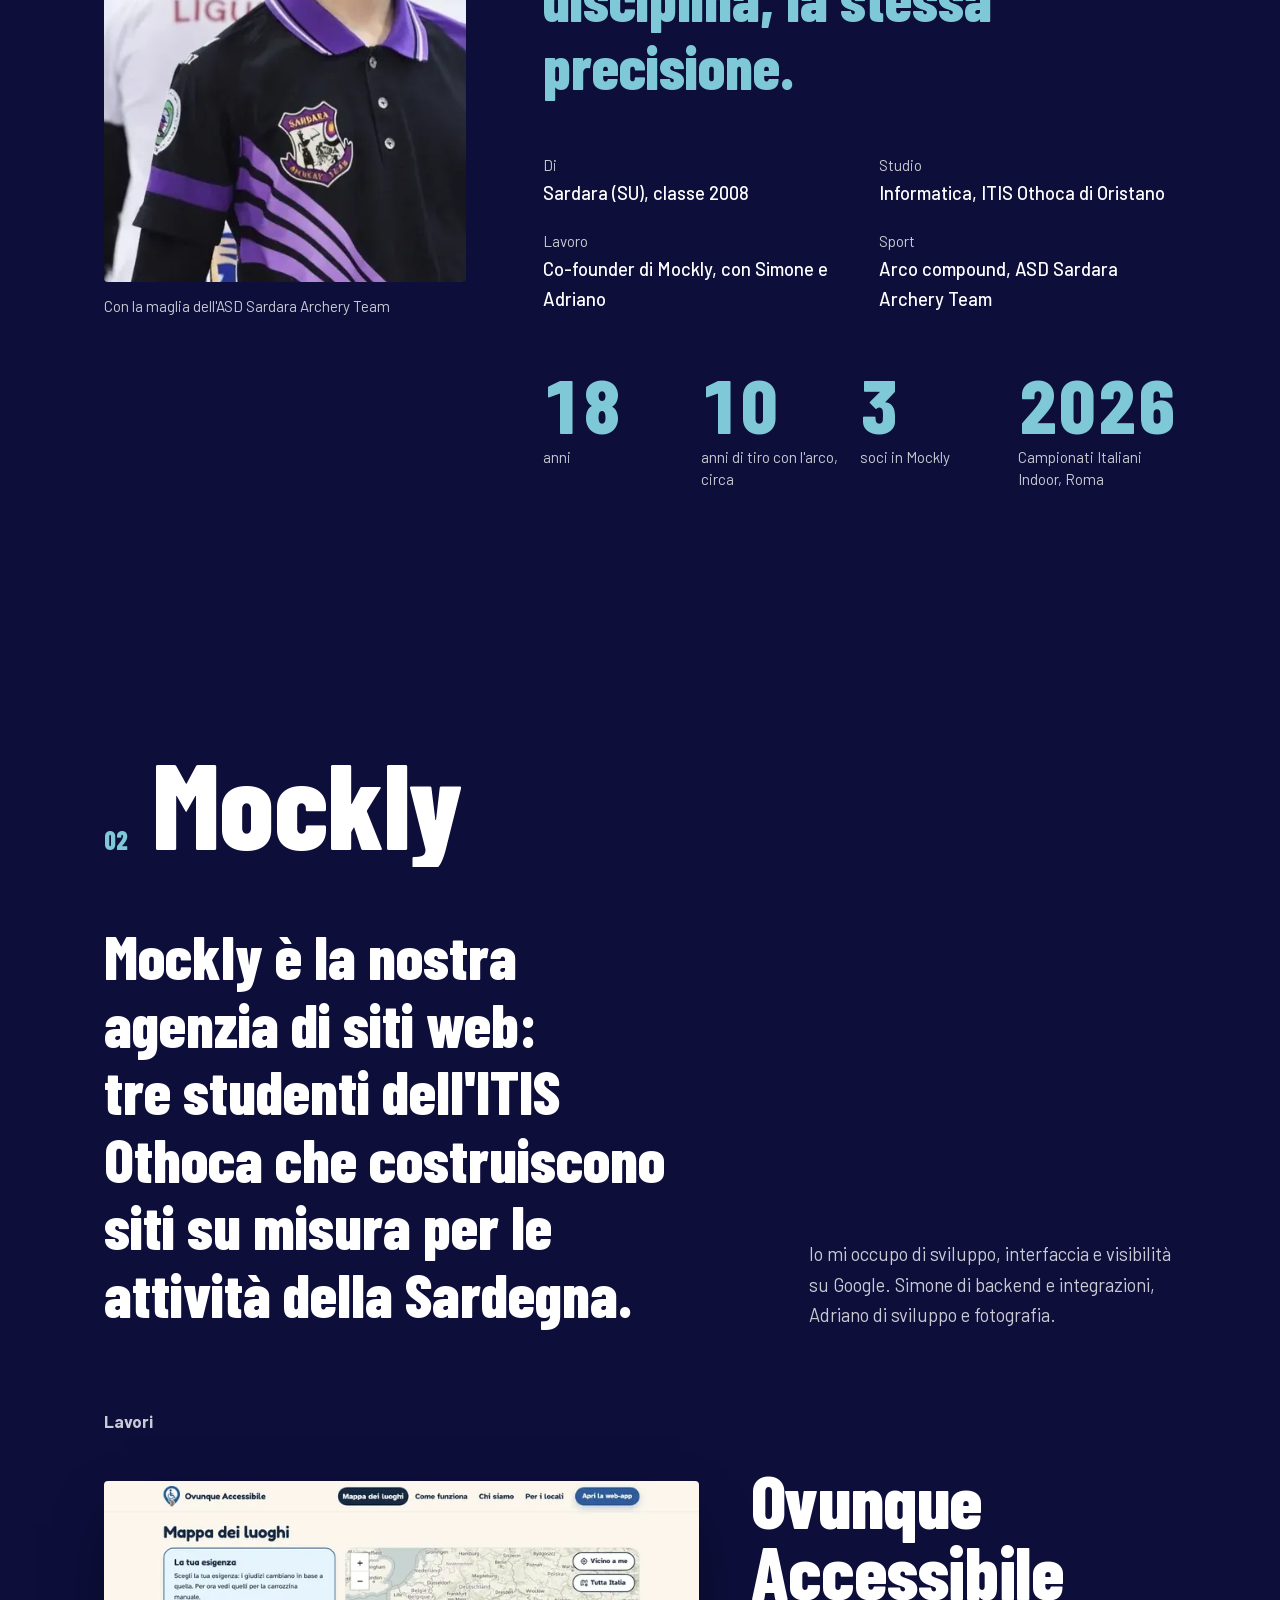
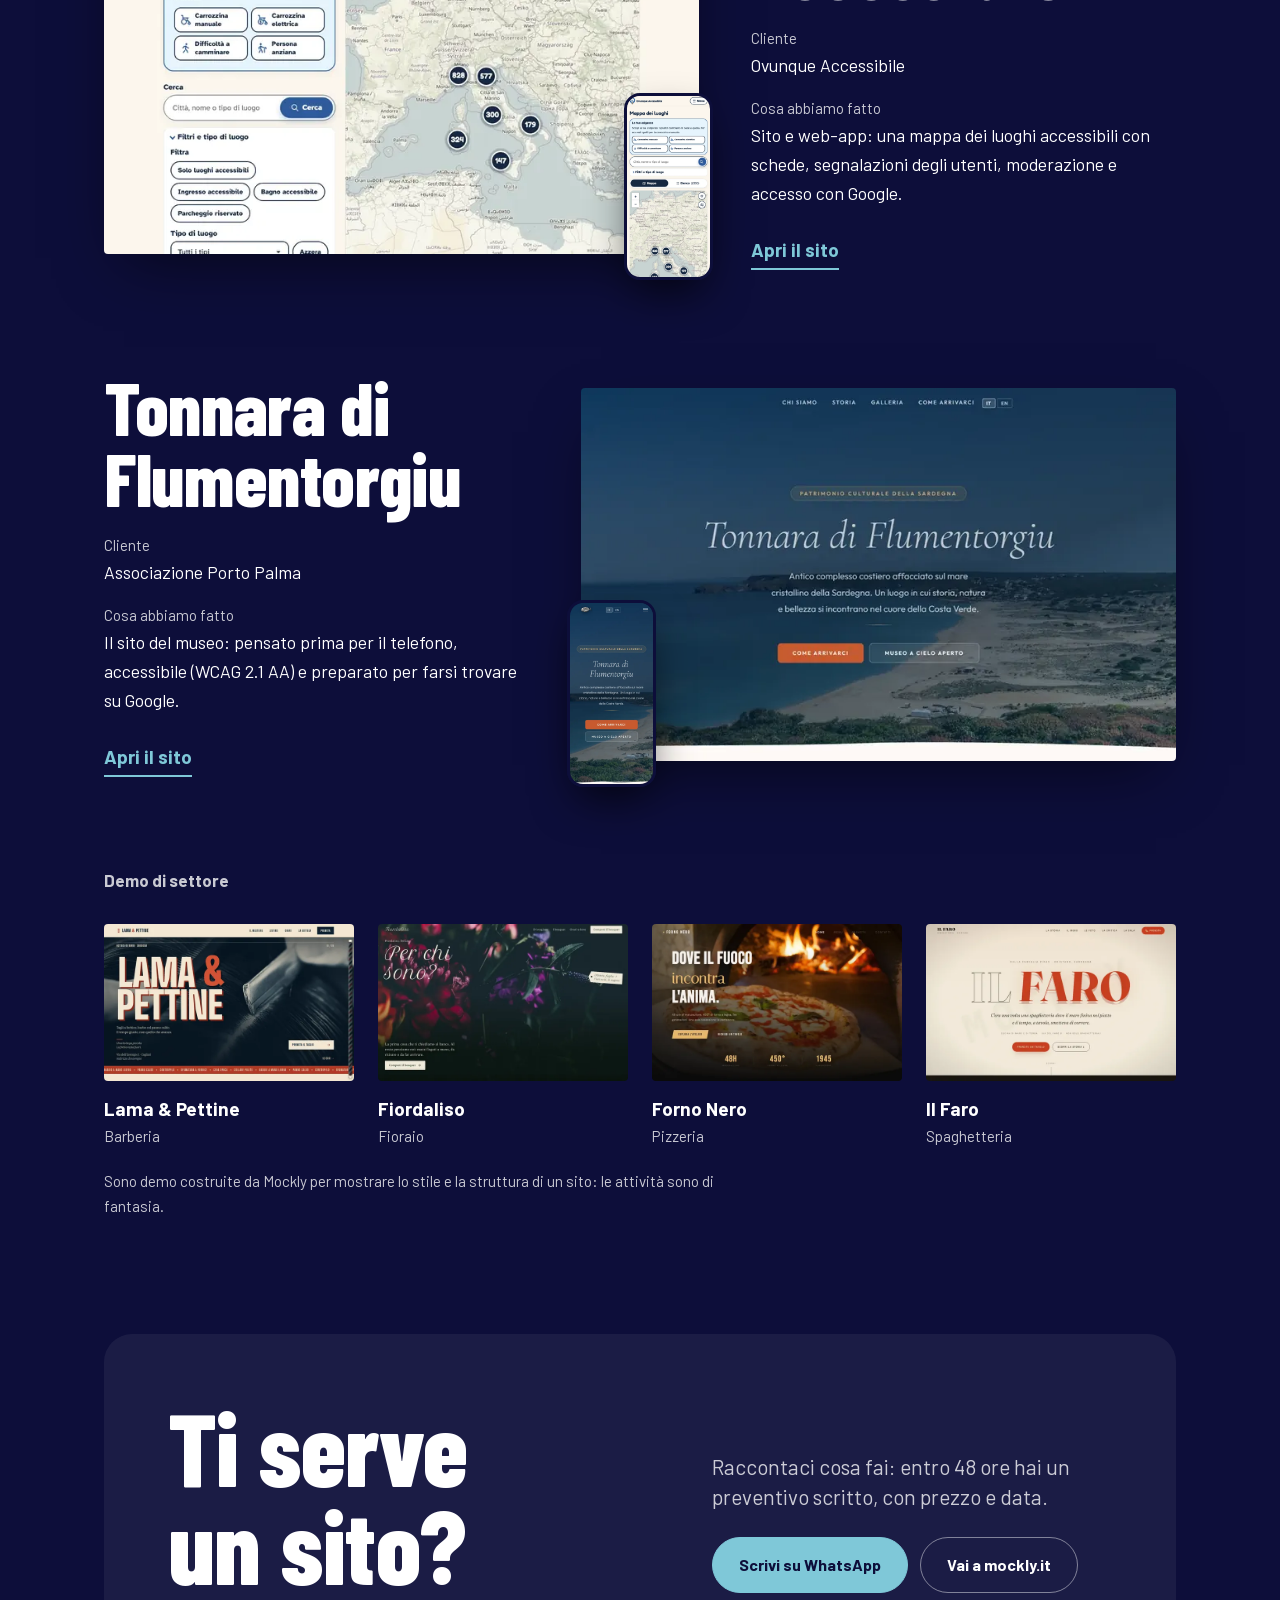
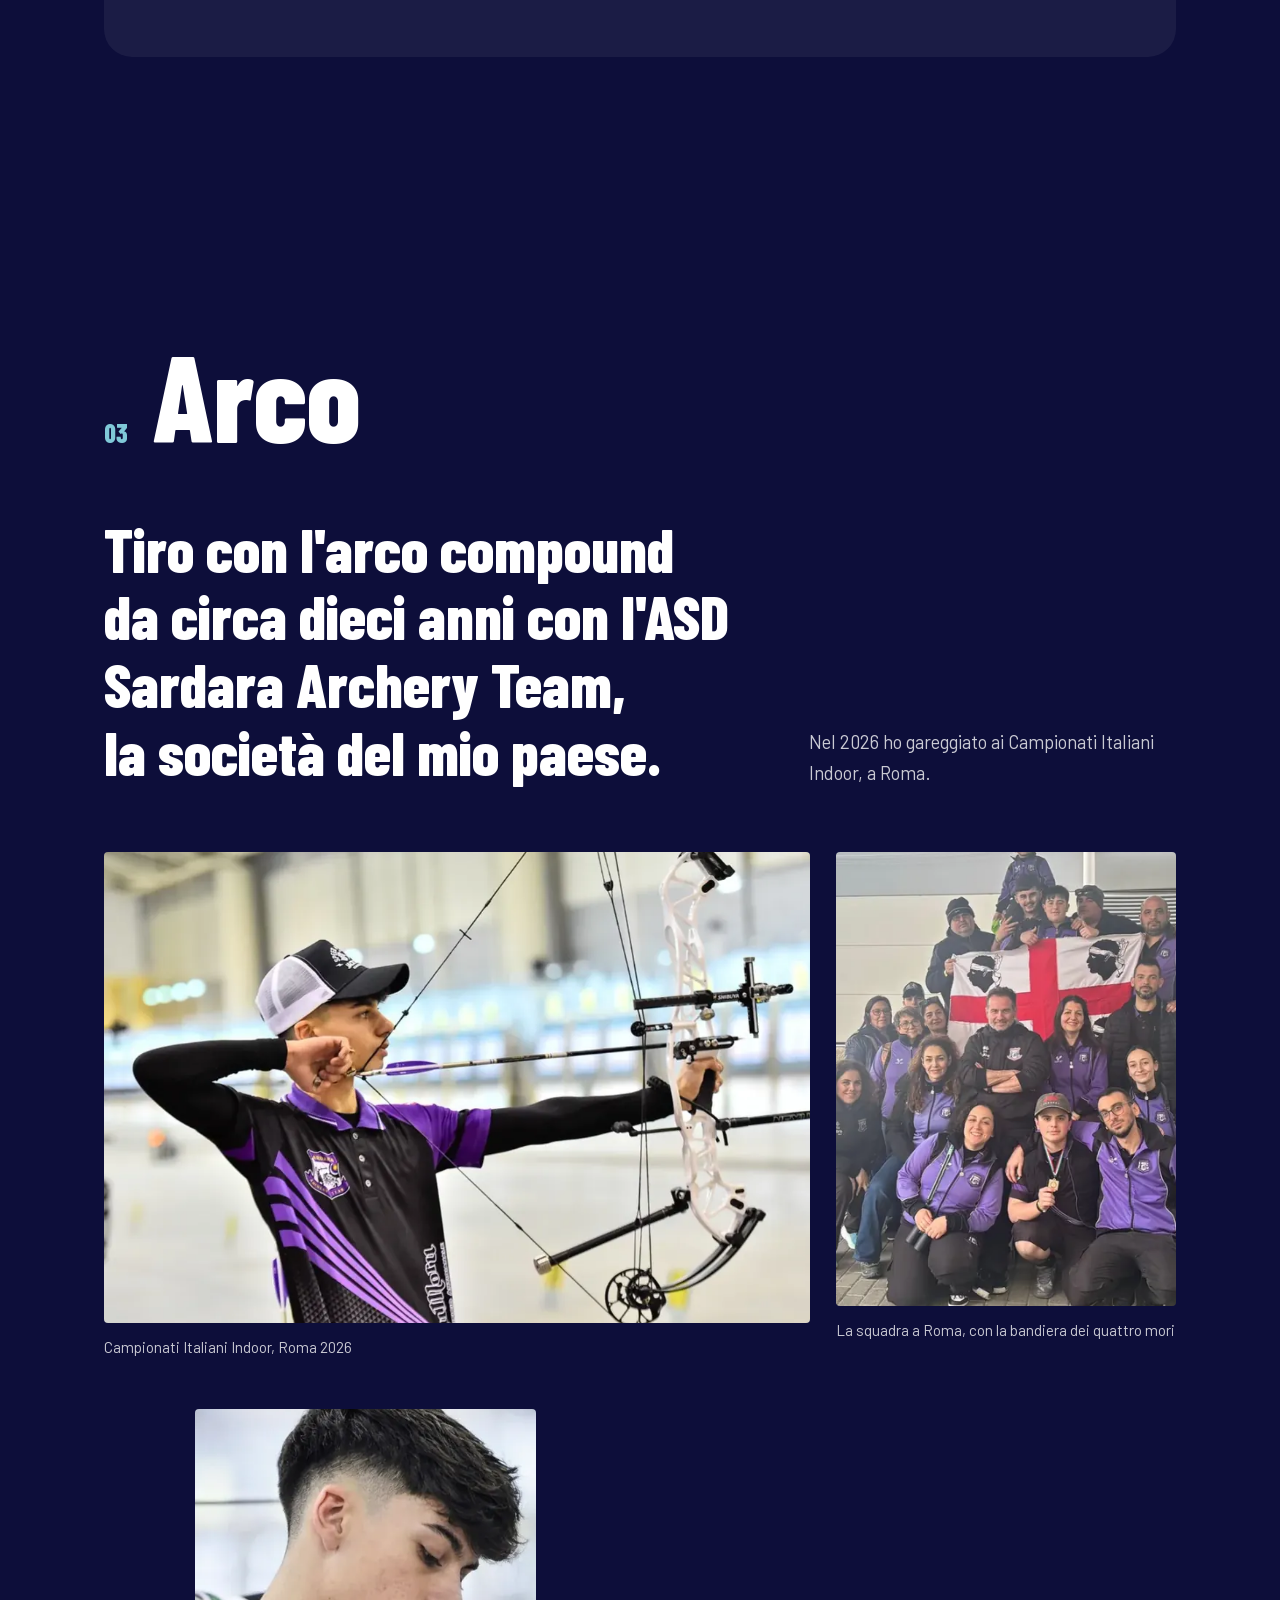
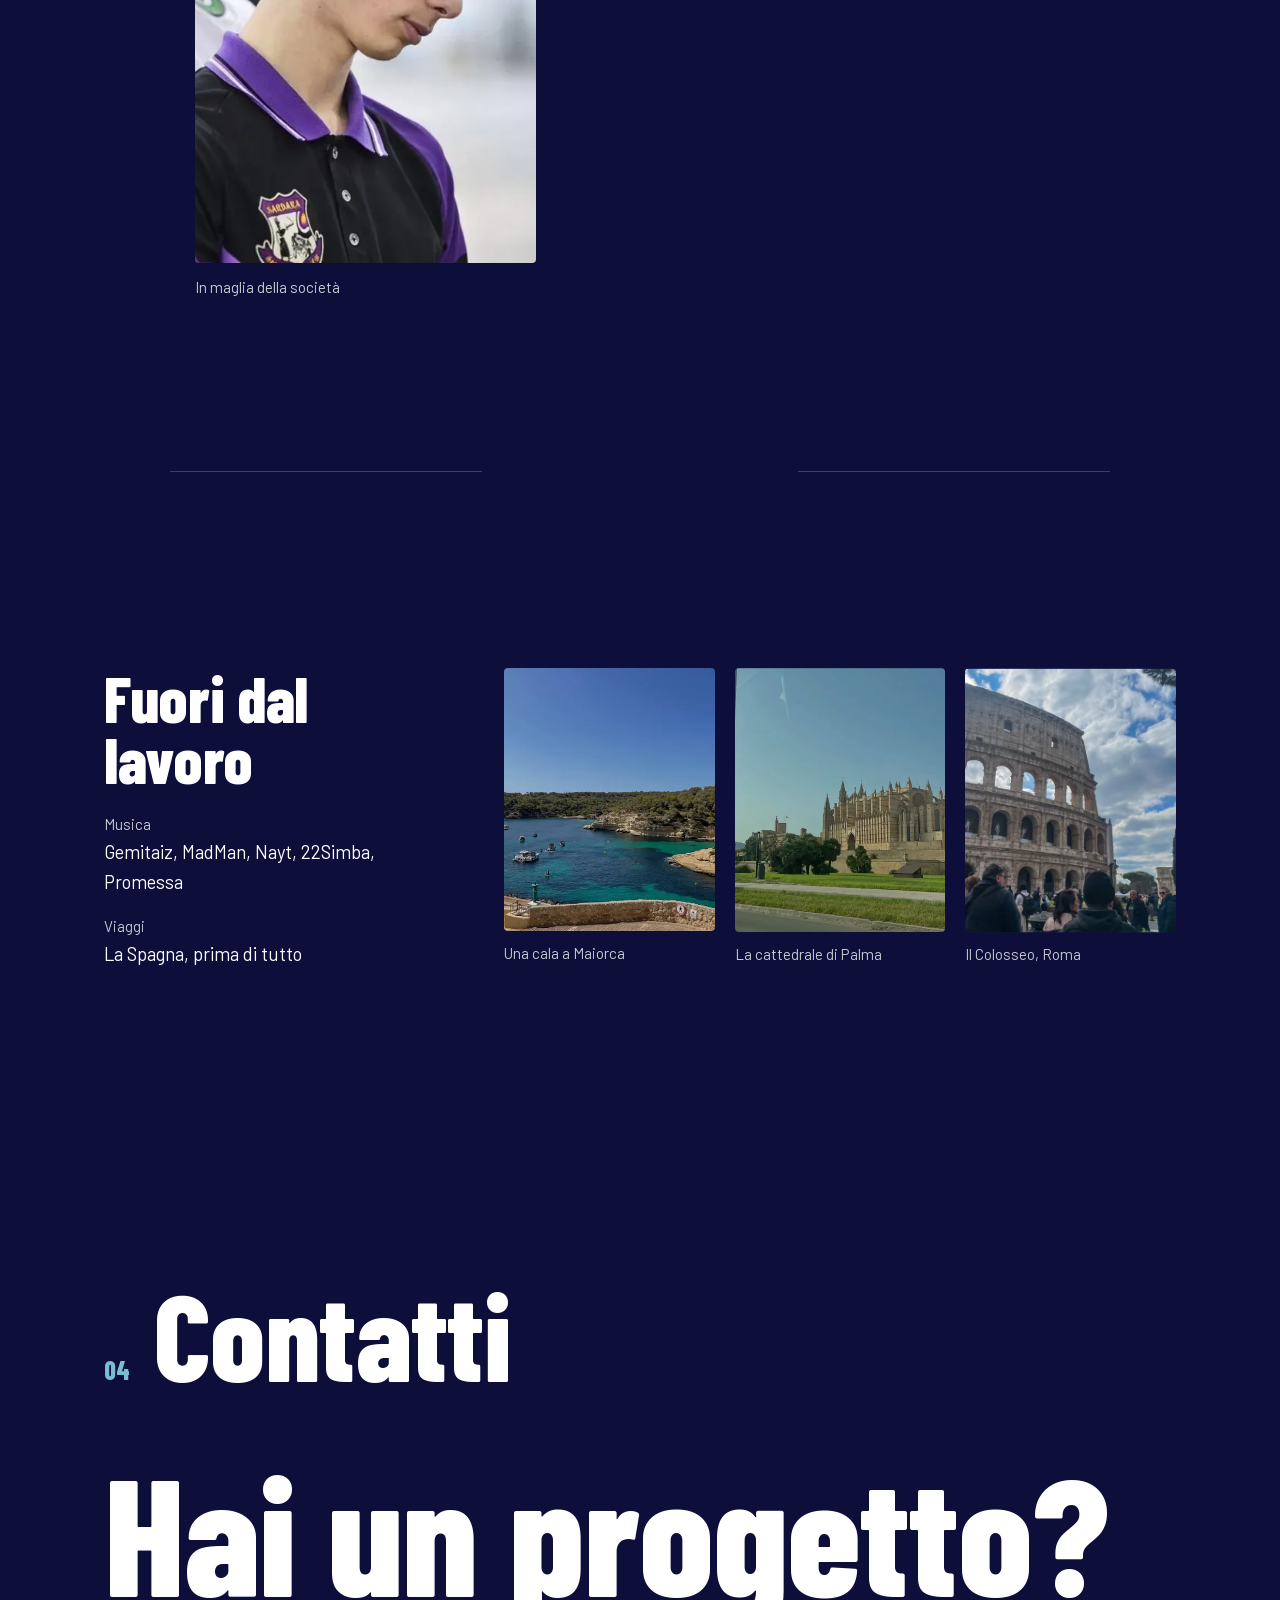
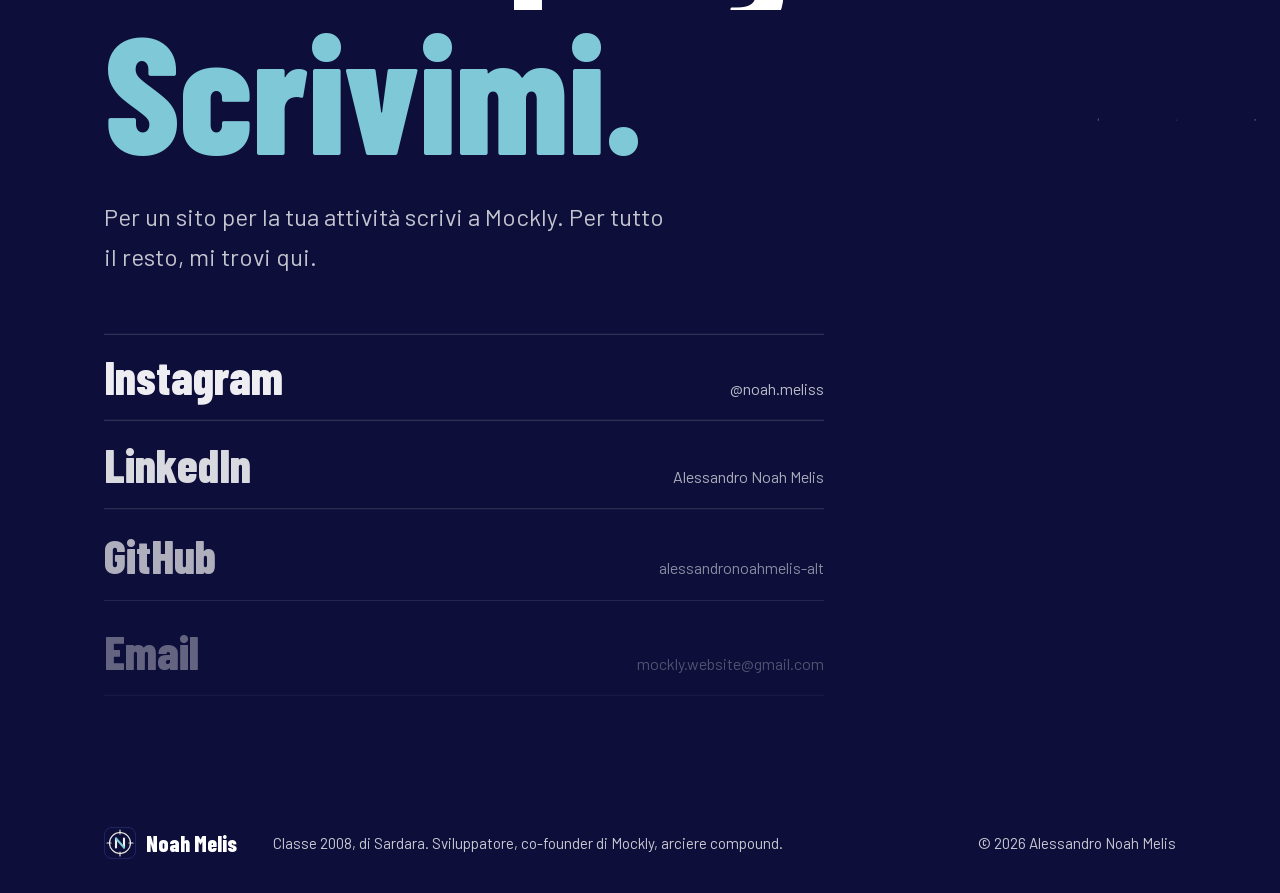
==== commit 7f070b12: "Colori, pulizia e animazioni ripresi da Mockly: blu notte con luce dall'alto e particelle azzurre, a" ====
--- a/index.html
+++ b/index.html
@@ -7,7 +7,7 @@
 <meta name="description" content="Noah Melis, 18 anni, di Sardara. Studente di informatica all'ITIS Othoca, co-founder di Mockly (siti web su misura per attività in Sardegna) e arciere compound dell'ASD Sardara Archery Team.">
 <meta name="author" content="Alessandro Noah Melis">
 <meta name="robots" content="index, follow">
-<meta name="theme-color" content="#08070d">
+<meta name="theme-color" content="#0D0E3A">
 <meta name="color-scheme" content="dark">
 <link rel="canonical" href="https://n0ah08.github.io/noah-site/">
 
@@ -27,8 +27,8 @@
 <meta name="twitter:image" content="https://n0ah08.github.io/noah-site/img/og.jpg">
 
 <link rel="icon" href="img/logo.svg" type="image/svg+xml">
-<link rel="preload" href="fonts/anton-latin.woff2" as="font" type="font/woff2" crossorigin>
-<link rel="preload" href="fonts/manrope-latin.woff2" as="font" type="font/woff2" crossorigin>
+<link rel="preload" href="fonts/barlow-condensed-800.woff2" as="font" type="font/woff2" crossorigin>
+<link rel="preload" href="fonts/barlow-400.woff2" as="font" type="font/woff2" crossorigin>
 <link rel="preload" as="image" href="img/hero-789.webp" imagesrcset="img/hero-480.webp 480w, img/hero-789.webp 789w" imagesizes="(max-width: 900px) 78vw, 36vw" fetchpriority="high">
 <link rel="stylesheet" href="css/style.css">
 <script>if(!matchMedia("(prefers-reduced-motion: reduce)").matches)document.documentElement.classList.add("js-anim");setTimeout(function(){if(!document.documentElement.dataset.ready)document.documentElement.classList.remove("js-anim")},4000)</script>
@@ -39,6 +39,7 @@
 </head>
 <body>
 <a class="skip" href="#main">Vai al contenuto</a>
+<div class="scene-bg" aria-hidden="true"><canvas></canvas></div>
 
 <header class="site-header">
   <nav class="nav" aria-label="Principale">
@@ -54,7 +55,7 @@
 </header>
 
 <main id="main">
-<section class="hero" id="top">
+<section class="hero" id="top" data-scene="Inizio">
   <div class="wrap hero-grid">
     <div class="hero-visual">
       <!-- bersaglio: cerchi concentrici dietro la foto -->
@@ -67,21 +68,21 @@
     </div>
     <div class="hero-copy">
       <h1 class="display hero-name" aria-label="Noah Melis"><span class="ln" aria-hidden="true"><span>Noah</span></span><span class="ln" aria-hidden="true"><span>Melis</span></span></h1>
-      <p class="hero-line">Sviluppatore e co-founder di Mockly. Arciere compound.</p>
-    </div>
-  </div>
-  <a class="cue" href="#chi-sono"><span>Scorri</span><i aria-hidden="true"></i></a>
-</section>
-<section class="sec" id="chi-sono" aria-labelledby="t-chi">
-  <div class="wrap">
-    <header class="sec-head"><span class="sec-no">01</span><span class="sec-rule" aria-hidden="true"></span><h2 class="display" id="t-chi">Chi sono</h2></header>
+      <p class="hero-line">Sviluppatore e co-founder di Mockly. <span class="mk">Arciere compound.</span></p>
+    </div>
+  </div>
+  <a class="cue" href="#chi-sono" aria-label="Scorri verso Chi sono"><svg viewBox="0 0 24 24" width="28" height="28" fill="none" stroke="currentColor" stroke-width="2" stroke-linecap="round" stroke-linejoin="round" aria-hidden="true"><path d="m6 9 6 6 6-6"/></svg></a>
+</section>
+<section class="sec scene" id="chi-sono" data-scene="Chi sono" aria-labelledby="t-chi">
+  <div class="wrap">
+    <header class="sec-head"><span class="sec-no">01</span><h2 class="display" id="t-chi">Chi sono</h2></header>
     <div class="chi-grid">
       <figure class="chi-photo">
         <div class="frame"><img src="img/ritratto-512.webp" width="512" height="682" loading="lazy" decoding="async" alt="Noah Melis, ritratto con la maglia viola e nera dell'ASD Sardara Archery Team" data-parallax></div>
         <figcaption>Con la maglia dell'ASD Sardara Archery Team</figcaption>
       </figure>
       <div class="chi-body">
-        <p class="statement" data-split>Sono uno sviluppatore e un imprenditore di 18 anni. Costruisco siti con Mockly e tiro con l'arco compound da circa dieci anni: la stessa disciplina, la stessa precisione.</p>
+        <p class="statement" data-split>Sono uno sviluppatore e un imprenditore di 18 anni. Costruisco siti con Mockly e tiro con l'arco compound da circa dieci anni: <span class="mk">la stessa disciplina, la stessa precisione.</span></p>
         <dl class="facts">
           <div><dt>Di</dt><dd>Sardara (SU), classe 2008</dd></div>
           <div><dt>Studio</dt><dd>Informatica, ITIS Othoca di Oristano</dd></div>
@@ -98,9 +99,9 @@
     </div>
   </div>
 </section>
-<section class="sec" id="mockly" aria-labelledby="t-mockly">
-  <div class="wrap">
-    <header class="sec-head"><span class="sec-no">02</span><span class="sec-rule" aria-hidden="true"></span><h2 class="display" id="t-mockly">Mockly</h2></header>
+<section class="sec" id="mockly" data-scene="Mockly" aria-labelledby="t-mockly">
+  <div class="wrap">
+    <header class="sec-head"><span class="sec-no">02</span><h2 class="display" id="t-mockly">Mockly</h2></header>
 
     <div class="mk-intro">
       <p class="statement" data-split>Mockly è la nostra agenzia di siti web: tre studenti dell'ITIS Othoca che costruiscono siti su misura per le attività della Sardegna.</p>
@@ -154,16 +155,16 @@
       <div>
         <p>Raccontaci cosa fai: entro 48 ore hai un preventivo scritto, con prezzo e data.</p>
         <div class="mk-cta-btns">
-          <a class="btn btn--accent" href="https://wa.me/393517578080?text=Ciao%20Mockly%2C%20ho%20un%27attivit%C3%A0%20e%20vorrei%20un%20sito." target="_blank" rel="noopener" data-cursor>Scrivi su WhatsApp<span class="sr"> (si apre in una nuova scheda)</span></a>
+          <a class="btn btn--sky" href="https://wa.me/393517578080?text=Ciao%20Mockly%2C%20ho%20un%27attivit%C3%A0%20e%20vorrei%20un%20sito." target="_blank" rel="noopener" data-cursor>Scrivi su WhatsApp<span class="sr"> (si apre in una nuova scheda)</span></a>
           <a class="btn" href="https://mockly.it" target="_blank" rel="noopener" data-cursor>Vai a mockly.it<span class="sr"> (si apre in una nuova scheda)</span></a>
         </div>
       </div>
     </div>
   </div>
 </section>
-<section class="sec" id="arco" aria-labelledby="t-arco">
-  <div class="wrap">
-    <header class="sec-head"><span class="sec-no">03</span><span class="sec-rule" aria-hidden="true"></span><h2 class="display" id="t-arco">Arco</h2></header>
+<section class="sec" id="arco" data-scene="Arco" aria-labelledby="t-arco">
+  <div class="wrap">
+    <header class="sec-head"><span class="sec-no">03</span><h2 class="display" id="t-arco">Arco</h2></header>
 
     <div class="arco-intro">
       <p class="statement" data-split>Tiro con l'arco compound da circa dieci anni con l'ASD Sardara Archery Team, la società del mio paese.</p>
@@ -211,14 +212,14 @@
     </div>
   </div>
 </section>
-<section class="sec contatti" id="contatti" aria-labelledby="t-contatti">
+<section class="sec scene contatti" id="contatti" data-scene="Contatti" aria-labelledby="t-contatti">
   <!-- bersaglio grande per la chiamata finale -->
   <svg class="cta-target" viewBox="-100 -100 200 200" aria-hidden="true" focusable="false">
     <circle pathLength="1" r="96"/><circle pathLength="1" r="80"/><circle pathLength="1" r="64"/><circle pathLength="1" r="48"/><circle pathLength="1" r="32"/><circle pathLength="1" r="16"/><circle class="dot" r="5"/>
   </svg>
   <div class="wrap">
-    <header class="sec-head"><span class="sec-no">04</span><span class="sec-rule" aria-hidden="true"></span><h2 class="display" id="t-contatti">Contatti</h2></header>
-    <p class="display cta-title" data-split>Hai un progetto?<br>Scrivimi.</p>
+    <header class="sec-head"><span class="sec-no">04</span><h2 class="display" id="t-contatti">Contatti</h2></header>
+    <p class="display cta-title" data-split>Hai un progetto?<br><span class="mk">Scrivimi.</span></p>
     <p class="cta-lead">Per un sito per la tua attività scrivi a Mockly. Per tutto il resto, mi trovi qui.</p>
     <ul class="clinks">
       <li><a href="https://www.instagram.com/noah.meliss/" target="_blank" rel="noopener" data-cursor><span class="k">Instagram</span><span class="v">@noah.meliss</span></a></li>
--- a/css/style.css
+++ b/css/style.css
@@ -1,248 +1,221 @@
 /* ==========================================================
    Noah Melis — sito personale
-   Display: Anton · Testi: Manrope (entrambi in locale)
-   Un solo accento (viola della divisa), sfondo scuro.
+   Colori e stile ripresi da Mockly: blu notte, azzurro, testo
+   direttamente sullo sfondo, poche linee, due soli raggi.
+   Font: Barlow Condensed (titoli) + Barlow (testi), in locale.
    ========================================================== */
 
-/* ---------- Font in locale ---------- */
-@font-face{font-family:"Anton";font-style:normal;font-weight:400;font-display:swap;src:url("../fonts/anton-latin.woff2") format("woff2")}
-@font-face{font-family:"Manrope";font-style:normal;font-weight:400 800;font-display:swap;src:url("../fonts/manrope-latin.woff2") format("woff2")}
+/* ---------- Font ---------- */
+@font-face{font-family:"Barlow Condensed";font-weight:800;font-style:normal;font-display:swap;src:url("../fonts/barlow-condensed-800.woff2") format("woff2")}
+@font-face{font-family:"Barlow";font-weight:400;font-style:normal;font-display:swap;src:url("../fonts/barlow-400.woff2") format("woff2")}
+@font-face{font-family:"Barlow";font-weight:500;font-style:normal;font-display:swap;src:url("../fonts/barlow-500.woff2") format("woff2")}
+@font-face{font-family:"Barlow";font-weight:700;font-style:normal;font-display:swap;src:url("../fonts/barlow-700.woff2") format("woff2")}
 
 /* ---------- Token ---------- */
 :root{
-  --bg:#08070d;
-  --bg-2:#0e0c16;
-  --ink:#f1eee8;
-  --muted:#a29cb0;          /* contrasto 6.7:1 su --bg */
-  --rule:rgba(241,238,232,.14);
-  --accent:#8f6bff;         /* contrasto 5.4:1 su --bg */
-  --on-accent:#08070d;
-  --f-display:"Anton",Impact,"Arial Narrow",sans-serif;
-  --f-body:"Manrope",system-ui,-apple-system,"Segoe UI",sans-serif;
-  --ease:cubic-bezier(.22,.8,.18,1);
+  --night:#0D0E3A;                   /* blu notte */
+  --glow:rgba(32,112,161,.5);        /* la luce ferma dall'alto */
+  --ink:#fff;
+  --soft:rgba(255,255,255,.78);      /* testo secondario, 9:1 sul blu notte */
+  --line:rgba(255,255,255,.2);
+  --panel:rgba(255,255,255,.06);
+  --sky:#7FC8D8;                     /* azzurro: unico accento, 9.6:1 */
+  --sky-hover:#B4E3EE;
+  --on-sky:#0D0E3A;
+  --f-head:"Barlow Condensed","Arial Narrow",Arial,sans-serif;
+  --f-body:"Barlow",system-ui,-apple-system,"Segoe UI",Roboto,Arial,sans-serif;
+  --ease:cubic-bezier(.22,1,.36,1);
   --pad:clamp(20px,5vw,72px);
-  --max:1280px;
-  --r:6px;
+  --max:1200px;
+  --r:4px;                           /* tutto ciò che si ripete */
+  --r-soft:28px;                     /* solo i momenti singoli */
   color-scheme:dark;
 }
 
 /* ---------- Base ---------- */
 *,*::before,*::after{box-sizing:border-box}
 *{margin:0;padding:0}
-html{-webkit-text-size-adjust:100%;background:var(--bg);scroll-padding-top:90px}
+html{-webkit-text-size-adjust:100%;background:var(--night);scroll-padding-top:90px}
 html.lenis,html.lenis body{height:auto}
 .lenis.lenis-smooth{scroll-behavior:auto!important}
 .lenis.lenis-stopped{overflow:hidden}
-body{background:var(--bg);color:var(--ink);font:400 17px/1.65 var(--f-body);-webkit-font-smoothing:antialiased;overflow-x:clip}
+body{background:var(--night);color:var(--ink);font:400 clamp(18px,1.09vw + 14px,19px)/1.65 var(--f-body);-webkit-font-smoothing:antialiased;overflow-x:clip}
 img,svg{display:block;max-width:100%}
 img{height:auto}
 a{color:inherit}
 button{font:inherit;color:inherit;background:none;border:0;cursor:pointer}
 ul,ol{list-style:none}
-::selection{background:var(--accent);color:var(--on-accent)}
-:focus-visible{outline:2px solid var(--accent);outline-offset:4px;border-radius:2px}
-.skip{position:absolute;left:-999px;top:10px;z-index:500;background:var(--accent);color:var(--on-accent);padding:10px 16px;font-weight:700;border-radius:var(--r)}
+::selection{background:var(--sky);color:var(--on-sky)}
+:focus-visible{outline:3px solid var(--sky);outline-offset:3px;border-radius:2px}
+.skip{position:absolute;left:-999px;top:10px;z-index:500;background:var(--sky);color:var(--on-sky);padding:10px 16px;font-weight:700;border-radius:var(--r)}
 .skip:focus{left:12px}
 .sr{position:absolute;width:1px;height:1px;overflow:hidden;clip:rect(0 0 0 0);white-space:nowrap}
-
 .wrap{width:100%;max-width:var(--max);margin:0 auto;padding:0 var(--pad)}
-.display{font-family:var(--f-display);font-weight:400;text-transform:uppercase;line-height:.88;letter-spacing:.005em}
-.muted{color:var(--muted)}
+.display{font-family:var(--f-head);font-weight:800;line-height:.95;letter-spacing:-.005em;text-wrap:balance}
+.mk{color:var(--sky)}
 section{position:relative}
+main,.foot{position:relative;z-index:1}
+
+/* ---------- Sfondo notte: una luce ferma + particelle azzurre ---------- */
+.scene-bg{position:fixed;inset:0;z-index:0;pointer-events:none;background:radial-gradient(120% 62% at 50% 0,var(--glow),transparent 70%),var(--night)}
+.scene-bg canvas{position:absolute;inset:0;width:100%;height:100%}
 
 /* ---------- Header: barra flottante ---------- */
 .site-header{position:fixed;inset:14px 0 auto 0;z-index:300;pointer-events:none}
-.nav{pointer-events:auto;position:relative;display:flex;align-items:center;justify-content:space-between;gap:16px;width:min(640px,calc(100% - 2 * 16px));height:56px;margin:0 auto;padding:0 8px 0 16px}
-.nav::before{content:"";position:absolute;inset:0;z-index:-1;border-radius:999px;background:rgba(14,12,22,.55);border:1px solid var(--rule);backdrop-filter:blur(16px) saturate(1.3);-webkit-backdrop-filter:blur(16px) saturate(1.3);transition:background .35s}
-.site-header.scrolled .nav::before{background:rgba(10,9,16,.86)}
+.nav{pointer-events:auto;position:relative;display:flex;align-items:center;justify-content:space-between;gap:16px;width:min(640px,calc(100% - 32px));height:56px;margin:0 auto;padding:0 8px 0 16px}
+.nav::before{content:"";position:absolute;inset:0;z-index:-1;border-radius:999px;background:rgba(13,14,58,.5);border:1px solid var(--line);backdrop-filter:blur(16px) saturate(1.3);-webkit-backdrop-filter:blur(16px) saturate(1.3);transition:background .35s}
+.site-header.scrolled .nav::before{background:rgba(13,14,58,.86)}
 .brand{display:flex;align-items:center;gap:10px;text-decoration:none;position:relative;z-index:2}
 .brand img{width:32px;height:32px}
-.brand span{font-family:var(--f-display);font-size:19px;letter-spacing:.03em;text-transform:uppercase}
+.brand span{font-family:var(--f-head);font-weight:800;font-size:22px;line-height:1}
 .menu{display:flex;gap:2px;align-items:center}
-.menu a{display:block;text-decoration:none;font-size:14px;font-weight:600;padding:9px 15px;border-radius:999px;color:var(--muted);transition:background .3s,color .3s}
-.menu a:hover{color:var(--ink);background:rgba(255,255,255,.08)}
-.menu a[aria-current="true"]{background:var(--accent);color:var(--on-accent)}
+.menu a{display:block;text-decoration:none;font-size:15px;font-weight:500;padding:9px 15px;border-radius:999px;color:var(--soft);transition:background .25s,color .25s}
+.menu a:hover{color:var(--ink);background:rgba(255,255,255,.1)}
+.menu a[aria-current="true"]{background:var(--sky);color:var(--on-sky)}
 .burger{display:none;position:relative;z-index:2;width:44px;height:44px;flex-direction:column;justify-content:center;align-items:center;gap:6px}
 .burger span{width:22px;height:2px;background:var(--ink);transition:transform .35s var(--ease)}
 .burger[aria-expanded="true"] span:first-child{transform:translateY(4px) rotate(45deg)}
 .burger[aria-expanded="true"] span:last-child{transform:translateY(-4px) rotate(-45deg)}
 
-/* ---------- Titoli di sezione ---------- */
-.sec{padding:clamp(88px,12vw,170px) 0}
-.sec-head{display:grid;grid-template-columns:auto 1fr;align-items:end;gap:6px clamp(14px,2vw,28px);margin-bottom:clamp(36px,5vw,72px)}
-.sec-no{grid-row:1;align-self:start;font-family:var(--f-display);font-size:clamp(18px,2vw,26px);color:var(--accent);line-height:1}
-.sec-head h2{grid-column:1/-1;font-size:clamp(56px,10vw,150px)}
-.sec-rule{grid-column:2;grid-row:1;align-self:center;height:1px;background:var(--rule);transform-origin:left}
+/* ---------- Puntini a destra: dove sei nella pagina ---------- */
+.dots{position:fixed;right:14px;top:50%;transform:translateY(-50%);z-index:90;display:flex;flex-direction:column;gap:2px}
+.dots button{position:relative;width:24px;height:24px;display:grid;place-items:center}
+.dots button::before{content:"";width:8px;height:8px;border-radius:50%;background:rgba(255,255,255,.4);transition:transform .25s var(--ease),background .25s}
+.dots button[aria-current="true"]::before{background:var(--sky);transform:scale(1.6)}
+.dots button:hover::before{background:var(--ink)}
+.dots button span{position:absolute;right:32px;top:50%;transform:translateY(-50%);white-space:nowrap;font-size:14px;font-weight:500;background:rgba(13,14,58,.92);padding:4px 10px;border-radius:var(--r);opacity:0;pointer-events:none;transition:opacity .2s}
+.dots button:hover span,.dots button:focus-visible span{opacity:1}
+
+/* ---------- Sezioni e titoli ---------- */
+.sec{padding:clamp(80px,11vw,150px) 0}
+.scene{min-height:100svh;display:grid;align-items:center;padding-top:clamp(110px,12vw,150px);padding-bottom:clamp(70px,9vw,120px)}
+.sec-head{display:flex;align-items:baseline;gap:clamp(12px,2vw,24px);margin-bottom:clamp(32px,4.5vw,64px)}
+.sec-no{font-family:var(--f-head);font-weight:800;font-size:clamp(20px,2vw,28px);color:var(--sky);line-height:1}
+.sec-head h2{font-size:clamp(3.4rem,1.2rem + 8vw,8.5rem);line-height:.92}
+.sub{margin:clamp(56px,7vw,100px) 0 clamp(18px,2.4vw,30px);font-size:1.0625rem;font-weight:700;color:var(--soft)}
+.mk-intro+.sub{margin-top:clamp(48px,6vw,84px)}
 
 /* ---------- Bottoni e link ---------- */
-.btn{display:inline-flex;align-items:center;gap:10px;padding:15px 26px;border-radius:999px;font-weight:700;font-size:16px;text-decoration:none;border:1.5px solid var(--ink);transition:background .3s,color .3s,border-color .3s}
-.btn:hover{background:var(--ink);color:var(--bg)}
-.btn--accent{background:var(--accent);border-color:var(--accent);color:var(--on-accent)}
-.btn--accent:hover{background:var(--ink);border-color:var(--ink);color:var(--bg)}
-.lnk{display:inline-block;font-weight:700;text-decoration:none;border-bottom:2px solid var(--accent);padding-bottom:3px;transition:color .25s}
-.lnk:hover{color:var(--accent)}
+.btn{display:inline-flex;align-items:center;padding:14px 26px;border-radius:999px;font-weight:700;font-size:1rem;text-decoration:none;border:1.5px solid rgba(255,255,255,.45);color:var(--ink);transition:background .25s,color .25s,border-color .25s}
+.btn:hover{background:rgba(255,255,255,.12)}
+.btn--sky{background:var(--sky);border-color:var(--sky);color:var(--on-sky)}
+.btn--sky:hover{background:var(--sky-hover);border-color:var(--sky-hover)}
+.lnk{display:inline-block;font-weight:700;text-decoration:none;color:var(--sky);border-bottom:2px solid currentColor;padding-bottom:2px;transition:color .2s}
+.lnk:hover{color:var(--sky-hover)}
 
 /* ---------- Hero ---------- */
-.hero{min-height:100svh;display:flex;align-items:center;padding:110px 0 90px;overflow:hidden}
+.hero{min-height:100svh;display:flex;align-items:center;padding:110px 0 100px;overflow:hidden}
 .hero-grid{display:grid;grid-template-columns:minmax(0,7fr) minmax(0,5fr);align-items:center;gap:clamp(24px,4vw,64px)}
 .hero-copy{grid-column:1;grid-row:1}
-.hero-visual{grid-column:2;grid-row:1;position:relative;justify-self:end;width:min(100%,460px)}
-.hero-name{font-size:clamp(84px,15.5vw,250px);line-height:.84}
-.hero-name .ln{display:block;overflow:hidden;padding-bottom:.04em}
+.hero-visual{grid-column:2;grid-row:1;position:relative;justify-self:end;width:min(100%,450px)}
+.hero-name{font-size:clamp(5.5rem,2rem + 14vw,15.5rem);line-height:.82}
+.hero-name .ln{display:block;overflow:hidden;padding-bottom:.05em}
 .hero-name .ln>span{display:block}
-.hero-line{margin-top:clamp(18px,2.4vw,34px);font-size:clamp(19px,1.9vw,26px);line-height:1.35;color:var(--muted);max-width:19em}
-.hero-photo{position:relative;z-index:1;aspect-ratio:3/4;overflow:hidden;border-radius:var(--r);background:var(--bg-2)}
+.hero-line{margin-top:clamp(18px,2.4vw,32px);font-size:clamp(1.25rem,1.1rem + .6vw,1.6rem);line-height:1.4;color:var(--soft);max-width:19em}
+.hero-photo{position:relative;z-index:1;aspect-ratio:3/4;overflow:hidden;border-radius:var(--r-soft);background:var(--panel)}
 .hero-photo img{width:100%;height:100%;object-fit:cover}
 .target{position:absolute;z-index:0;inset:0;margin:auto;width:min(190%,880px);max-width:none;aspect-ratio:1;overflow:visible;pointer-events:none}
-.target circle{fill:none;stroke:var(--accent);stroke-width:.4;opacity:.55}
-.target circle:nth-child(odd){opacity:.3}
-/* indicatore di scroll */
-.cue{position:absolute;left:var(--pad);bottom:28px;display:flex;align-items:center;gap:14px;font-size:13px;font-weight:600;color:var(--muted);text-decoration:none}
-.cue i{position:relative;width:1px;height:46px;background:var(--rule);overflow:hidden}
-.cue i::after{content:"";position:absolute;left:0;top:0;width:1px;height:100%;background:var(--accent);animation:cue 2s var(--ease) infinite}
-@keyframes cue{0%{transform:translateY(-100%)}60%,100%{transform:translateY(100%)}}
-@media (max-width:900px){
-  .hero{padding:96px 0 90px;align-items:flex-start}
-  .hero-grid{grid-template-columns:1fr;gap:28px}
-  .hero-visual{grid-column:1;grid-row:1;justify-self:start;width:min(70vw,360px);margin-left:6px}
-  .hero-copy{grid-column:1;grid-row:2}
-  .target{width:170%}
-}
+.target circle{fill:none;stroke:var(--sky);stroke-width:.4;opacity:.5}
+.target circle:nth-child(odd){opacity:.28}
+.cue{position:absolute;left:50%;bottom:22px;transform:translateX(-50%);display:grid;place-items:center;width:44px;height:44px;color:var(--ink);animation:cue 1.8s ease-in-out infinite}
+@keyframes cue{0%,100%{transform:translate(-50%,0);opacity:.9}50%{transform:translate(-50%,8px);opacity:.5}}
+
 /* ---------- 01 Chi sono ---------- */
-.chi-grid{display:grid;grid-template-columns:minmax(0,4fr) minmax(0,7fr);gap:clamp(28px,6vw,96px);align-items:start}
-.chi-photo{position:sticky;top:100px}
-.chi-photo .frame{overflow:hidden;border-radius:var(--r);aspect-ratio:3/4;background:var(--bg-2)}
+.chi-grid{display:grid;grid-template-columns:minmax(0,4fr) minmax(0,7fr);gap:clamp(28px,6vw,96px);align-items:center}
+.chi-photo .frame{overflow:hidden;border-radius:var(--r);aspect-ratio:3/4;background:var(--panel)}
 .chi-photo img{width:100%;height:100%;object-fit:cover}
-.chi-photo figcaption{margin-top:12px;font-size:14px;color:var(--muted)}
-.statement{font-size:clamp(26px,3.3vw,46px);line-height:1.18;font-weight:600;letter-spacing:-.02em}
-.facts{margin-top:clamp(36px,5vw,64px);border-top:1px solid var(--rule)}
-.facts>div{display:grid;grid-template-columns:130px 1fr;gap:16px;padding:16px 0;border-bottom:1px solid var(--rule)}
-.facts dt{font-size:14px;font-weight:600;color:var(--muted)}
-.facts dd{font-size:18px;font-weight:500}
-.stats{display:grid;grid-template-columns:repeat(4,1fr);gap:20px;margin-top:clamp(36px,5vw,64px)}
-.stats .num{display:block;font-family:var(--f-display);font-size:clamp(46px,6vw,84px);line-height:1;color:var(--accent);font-variant-numeric:tabular-nums}
-.stats .cap{display:block;margin-top:8px;font-size:14px;line-height:1.4;color:var(--muted)}
-@media (max-width:900px){
-  .chi-grid{grid-template-columns:1fr}
-  .chi-photo{position:relative;top:0;max-width:360px}
-  .stats{grid-template-columns:1fr 1fr}
-}
-@media (max-width:520px){
-  .facts>div{grid-template-columns:1fr;gap:2px}
-}
+.chi-photo figcaption{margin-top:12px;font-size:.95rem;color:var(--soft)}
+.statement{font-family:var(--f-head);font-weight:800;font-size:clamp(2.1rem,1.2rem + 3.3vw,4rem);line-height:1.02;text-wrap:balance}
+.facts{margin-top:clamp(32px,4vw,52px);display:grid;grid-template-columns:1fr 1fr;gap:20px clamp(20px,3vw,40px)}
+.facts dt{font-size:.95rem;color:var(--soft)}
+.facts dd{font-size:1.15rem;font-weight:500}
+.stats{display:grid;grid-template-columns:repeat(4,1fr);gap:20px;margin-top:clamp(32px,4vw,52px)}
+.stats .num{display:block;font-family:var(--f-head);font-weight:800;font-size:clamp(3rem,2rem + 3.4vw,5.2rem);line-height:1;color:var(--sky);font-variant-numeric:tabular-nums}
+.stats .cap{display:block;margin-top:6px;font-size:.95rem;line-height:1.4;color:var(--soft)}
+
 /* ---------- 02 Mockly ---------- */
 .mk-intro{display:grid;grid-template-columns:minmax(0,7fr) minmax(0,4fr);gap:clamp(24px,5vw,80px);align-items:end}
-.mk-roles{color:var(--muted);font-size:18px;max-width:24em}
-.sub{margin:clamp(64px,8vw,112px) 0 clamp(20px,3vw,36px);padding-top:18px;border-top:1px solid var(--rule);font-size:15px;font-weight:700;color:var(--muted)}
-.mk-intro+.sub{margin-top:clamp(56px,7vw,96px)}
-
-/* lavori */
-.works{display:grid;gap:clamp(20px,3vw,36px)}
-.work{display:grid;grid-template-columns:minmax(0,7fr) minmax(0,5fr);background:var(--bg-2);border:1px solid var(--rule);border-radius:var(--r);overflow:hidden}
+.mk-roles{color:var(--soft);font-size:1.15rem;max-width:24em}
+.works{display:grid;gap:clamp(56px,8vw,112px)}
+.work{display:grid;grid-template-columns:minmax(0,7fr) minmax(0,5fr);gap:clamp(24px,4vw,64px);align-items:center}
 .work--flip{grid-template-columns:minmax(0,5fr) minmax(0,7fr)}
 .work--flip .work-media{order:2}
-.work-media{position:relative;padding:clamp(18px,3vw,44px);background:radial-gradient(120% 90% at 20% 0%,rgba(143,107,255,.16),transparent 60%)}
-.work-media .shot{width:100%;height:auto;border-radius:var(--r);border:1px solid var(--rule);box-shadow:0 30px 60px -28px rgba(0,0,0,.8)}
-.work-media .phone{position:absolute;right:clamp(28px,5vw,64px);bottom:clamp(28px,5vw,64px);width:clamp(86px,14%,150px);height:auto;border-radius:16px;border:3px solid var(--bg);box-shadow:0 24px 50px -10px rgba(0,0,0,.85)}
-.work--flip .work-media .phone{right:auto;left:clamp(28px,5vw,64px)}
-.work-info{padding:clamp(22px,3.4vw,52px);display:flex;flex-direction:column;justify-content:space-between;gap:28px}
-.work-info h4{font-size:clamp(40px,5vw,76px);margin-bottom:22px}
-.work-info dl>div{padding:14px 0;border-top:1px solid var(--rule)}
-.work-info dt{font-size:14px;font-weight:600;color:var(--muted);margin-bottom:2px}
-.work-info dd{font-size:17px}
-.work-info .lnk{align-self:flex-start}
-
-/* demo */
+.work-media{position:relative}
+.work-media .shot{width:100%;height:auto;border-radius:var(--r);box-shadow:0 24px 60px -20px rgba(0,0,0,.6)}
+.work-media .phone{position:absolute;right:-14px;bottom:-26px;width:clamp(86px,15%,150px);height:auto;border-radius:16px;border:3px solid var(--night);box-shadow:0 20px 44px -10px rgba(0,0,0,.7)}
+.work--flip .work-media .phone{right:auto;left:-14px}
+.work-info h4{font-size:clamp(2.8rem,1.6rem + 3.8vw,5.4rem);margin-bottom:20px}
+.work-info dl>div{margin-bottom:16px}
+.work-info dt{font-size:.95rem;color:var(--soft)}
+.work-info dd{font-size:1.1rem}
+.work-info .lnk{margin-top:10px}
 .demos{display:grid;grid-template-columns:repeat(4,1fr);gap:clamp(12px,2vw,24px)}
 .demos a{display:block;text-decoration:none}
-.demos img{width:100%;height:auto;border-radius:var(--r);border:1px solid var(--rule);transition:transform .6s var(--ease),border-color .3s}
-.demos a:hover img{transform:translateY(-4px);border-color:var(--accent)}
+.demos img{width:100%;height:auto;border-radius:var(--r);transition:transform .5s var(--ease),box-shadow .5s}
+.demos a:hover img{transform:translateY(-4px);box-shadow:0 18px 40px -16px rgba(0,0,0,.6)}
 .demos .dn{display:block;margin-top:12px;font-weight:700}
-.demos .dt{display:block;font-size:14px;color:var(--muted)}
-.note{margin-top:22px;font-size:14px;color:var(--muted);max-width:44em}
-
-/* invito */
-.mk-cta{margin-top:clamp(64px,9vw,128px);display:grid;grid-template-columns:minmax(0,6fr) minmax(0,5fr);gap:clamp(24px,5vw,80px);align-items:end;padding:clamp(28px,5vw,72px);background:var(--bg-2);border:1px solid var(--rule);border-radius:var(--r);position:relative;overflow:hidden}
-.mk-cta h3{font-size:clamp(56px,8vw,128px)}
-.mk-cta p{font-size:20px;line-height:1.45;max-width:20em}
-.mk-cta-btns{display:flex;flex-wrap:wrap;gap:12px;margin-top:26px}
-@media (max-width:900px){
-  .mk-intro{grid-template-columns:1fr}
-  .work,.work--flip{grid-template-columns:1fr}
-  .work--flip .work-media{order:0}
-  .demos{grid-template-columns:1fr 1fr}
-  .mk-cta{grid-template-columns:1fr}
-}
+.demos .dt{display:block;font-size:.95rem;color:var(--soft)}
+.note{margin-top:20px;font-size:.95rem;color:var(--soft);max-width:44em}
+.mk-cta{margin-top:clamp(64px,9vw,128px);display:grid;grid-template-columns:minmax(0,6fr) minmax(0,5fr);gap:clamp(24px,5vw,80px);align-items:end;padding:clamp(28px,5vw,72px);background:var(--panel);border-radius:var(--r-soft)}
+.mk-cta h3{font-size:clamp(3.4rem,1.6rem + 6vw,7.5rem)}
+.mk-cta p{font-size:1.3rem;line-height:1.45;max-width:20em;color:var(--soft)}
+.mk-cta-btns{display:flex;flex-wrap:wrap;gap:12px;margin-top:24px}
+
 /* ---------- 03 Arco ---------- */
-.arco-intro{display:grid;grid-template-columns:minmax(0,7fr) minmax(0,4fr);gap:clamp(24px,5vw,80px);align-items:end;margin-bottom:clamp(40px,6vw,88px)}
-.arco-note{color:var(--muted);font-size:18px;max-width:20em}
+.arco-intro{display:grid;grid-template-columns:minmax(0,7fr) minmax(0,4fr);gap:clamp(24px,5vw,80px);align-items:end;margin-bottom:clamp(36px,5vw,80px)}
+.arco-note{color:var(--soft);font-size:1.15rem;max-width:20em}
 .arco-grid{display:grid;grid-template-columns:repeat(12,minmax(0,1fr));gap:clamp(14px,2vw,28px);align-items:start}
-.ph .frame{overflow:hidden;border-radius:var(--r);background:var(--bg-2)}
+.ph .frame{overflow:hidden;border-radius:var(--r);background:var(--panel)}
 .ph img{width:100%;height:100%;object-fit:cover}
-.ph figcaption{margin-top:12px;font-size:14px;color:var(--muted)}
+.ph figcaption{margin-top:12px;font-size:.95rem;color:var(--soft)}
 .ph--wide{grid-column:1/9;grid-row:1}
 .ph--wide .frame{aspect-ratio:3/2}
 .ph--tall{grid-column:9/13;grid-row:1/3}
 .ph--tall .frame{aspect-ratio:3/4}
 .ph--small{grid-column:2/6;grid-row:2;margin-top:clamp(0px,2vw,24px)}
 .ph--small .frame{aspect-ratio:3/4}
-/* separatore a bersaglio */
-.sep{display:flex;align-items:center;gap:clamp(14px,3vw,36px);margin-top:clamp(72px,10vw,150px)}
-.sep-line{flex:1;height:1px;background:var(--rule);transform-origin:center}
-.sep-target{width:clamp(72px,9vw,120px);overflow:visible;flex:none}
-.sep-target circle{fill:none;stroke:var(--accent);stroke-width:1}
-.sep-target .dot{fill:var(--accent);stroke:none}
-@media (max-width:900px){
-  .arco-intro{grid-template-columns:1fr}
-  .ph--wide{grid-column:1/-1}
-  .ph--tall{grid-column:7/13;grid-row:2}
-  .ph--small{grid-column:1/7;grid-row:2;margin-top:0}
-}
+.sep{display:flex;align-items:center;gap:clamp(14px,3vw,36px);margin-top:clamp(64px,9vw,130px)}
+.sep-line{flex:1;height:1px;background:var(--line);transform-origin:center}
+.sep-target{width:clamp(72px,9vw,112px);overflow:visible;flex:none}
+.sep-target circle{fill:none;stroke:var(--sky);stroke-width:1}
+.sep-target .dot{fill:var(--sky);stroke:none}
+
 /* ---------- Fuori dal lavoro ---------- */
 .sec--small{padding-top:0}
 .fuori-grid{display:grid;grid-template-columns:minmax(0,4fr) minmax(0,8fr);gap:clamp(28px,5vw,80px);align-items:start}
-.fuori-text h3{font-size:clamp(40px,5vw,72px);margin-bottom:24px}
-.fuori-text dl>div{padding:14px 0;border-top:1px solid var(--rule)}
-.fuori-text dt{font-size:14px;font-weight:600;color:var(--muted);margin-bottom:2px}
-.fuori-text dd{font-size:18px}
+.fuori-text h3{font-size:clamp(2.6rem,1.6rem + 3vw,4.6rem);margin-bottom:22px}
+.fuori-text dl>div{margin-bottom:16px}
+.fuori-text dt{font-size:.95rem;color:var(--soft)}
+.fuori-text dd{font-size:1.15rem}
 .fuori-photos{display:grid;grid-template-columns:repeat(3,1fr);gap:clamp(10px,1.6vw,20px);align-items:start}
-.fuori-photos .frame{overflow:hidden;border-radius:var(--r);background:var(--bg-2);aspect-ratio:4/5}
+.fuori-photos .frame{overflow:hidden;border-radius:var(--r);background:var(--panel);aspect-ratio:4/5}
 .fuori-photos img{width:100%;height:100%;object-fit:cover}
-.fuori-photos figcaption{margin-top:10px;font-size:14px;color:var(--muted)}
-@media (max-width:900px){
-  .fuori-grid{grid-template-columns:1fr}
-  .fuori-photos{grid-template-columns:repeat(3,1fr)}
-}
-@media (max-width:520px){
-  .fuori-photos{grid-template-columns:1fr 1fr}
-  .fuori-photos li:last-child{grid-column:1/-1;max-width:50%}
-}
+.fuori-photos figcaption{margin-top:10px;font-size:.95rem;color:var(--soft)}
+
 /* ---------- 04 Contatti ---------- */
-.contatti{overflow:hidden;padding-bottom:clamp(88px,12vw,160px)}
+.contatti{overflow:hidden}
 .cta-target{position:absolute;z-index:0;right:-18vw;top:0;bottom:0;margin:auto 0;width:min(95vw,980px);max-width:none;aspect-ratio:1;overflow:visible;pointer-events:none}
-.cta-target circle{fill:none;stroke:var(--accent);stroke-width:.26;opacity:.4}
+.cta-target circle{fill:none;stroke:var(--sky);stroke-width:.26;opacity:.4}
 .cta-target circle:nth-child(odd){opacity:.22}
-.cta-target .dot{fill:var(--accent);stroke:none;opacity:.9}
+.cta-target .dot{fill:var(--sky);stroke:none;opacity:.9}
 .contatti .wrap{position:relative;z-index:1}
-.cta-title{font-size:clamp(60px,10vw,170px);line-height:.9}
-.cta-title .ln{display:block;overflow:hidden;padding-bottom:.04em}
+.cta-title{font-size:clamp(4.4rem,1.6rem + 11vw,12rem);line-height:.88}
+.cta-title .ln{display:block;overflow:hidden;padding-bottom:.05em}
 .cta-title .ln>span{display:block}
-.cta-lead{margin-top:clamp(20px,3vw,36px);font-size:clamp(18px,1.8vw,24px);color:var(--muted);max-width:24em}
-.clinks{margin-top:clamp(36px,5vw,64px);max-width:760px;border-top:1px solid var(--rule)}
-.clinks a{display:flex;justify-content:space-between;align-items:baseline;gap:20px;padding:20px 0;border-bottom:1px solid var(--rule);text-decoration:none;transition:padding .45s var(--ease),color .3s}
-.clinks .k{font-family:var(--f-display);font-size:clamp(28px,3.4vw,44px);text-transform:uppercase;line-height:1}
-.clinks .v{font-size:15px;color:var(--muted);text-align:right;word-break:break-word}
-.clinks a:hover{padding-left:16px;color:var(--accent)}
-.clinks a:hover .v{color:var(--ink)}
+.cta-lead{margin-top:clamp(18px,2.6vw,32px);font-size:clamp(1.2rem,1.1rem + .5vw,1.5rem);color:var(--soft);max-width:24em}
+.clinks{margin-top:clamp(32px,4.4vw,56px);max-width:720px}
+.clinks a{display:flex;justify-content:space-between;align-items:baseline;gap:20px;padding:18px 0;border-bottom:1px solid var(--line);text-decoration:none;transition:padding .4s var(--ease),color .25s}
+.clinks li:first-child a{border-top:1px solid var(--line)}
+.clinks .k{font-family:var(--f-head);font-weight:800;font-size:clamp(2rem,1.5rem + 1.8vw,3rem);line-height:1}
+.clinks .v{font-size:1rem;color:var(--soft);text-align:right;word-break:break-word}
+.clinks a:hover{padding-left:14px;color:var(--sky)}
+
 /* ---------- Footer ---------- */
-.foot{border-top:1px solid var(--rule);padding:36px 0}
-.foot-in{display:grid;grid-template-columns:auto 1fr auto;align-items:center;gap:20px 36px;font-size:14px;color:var(--muted)}
+.foot{padding:34px 0}
+.foot-in{display:grid;grid-template-columns:auto 1fr auto;align-items:center;gap:16px 36px;font-size:.95rem;color:var(--soft)}
 .foot-in .brand{color:var(--ink)}
 .foot-in p{margin:0}
-@media (max-width:760px){
-  .cta-target{right:-45vw;width:130vw}
-  .foot-in{grid-template-columns:1fr}
-}
+
 /* ---------- Animazioni: stati iniziali (solo se il movimento è consentito) ---------- */
 .ln{display:block;overflow:hidden;padding-bottom:.08em}
 .ln>span{display:block}
@@ -250,9 +223,9 @@
 .js-anim .hero-photo,.js-anim .hero-line,.js-anim .cue{opacity:0}
 .js-anim .hero-name .ln>span{transform:translateY(105%)}
 .js-anim .target circle,.js-anim .sep-target circle,.js-anim .cta-target circle{stroke-dasharray:1;stroke-dashoffset:1}
-.js-anim .sec-no,.js-anim .sec-rule{opacity:0}
-.js-anim .sec-rule,.js-anim .sep-line{transform:scaleX(0)}
-.js-anim :is(.facts>div,.stats li,.chi-photo figcaption,.mk-roles,.work,.demos li,.note,.mk-cta,.arco-note,.ph figcaption,.fuori-text dl>div,.fuori-photos li,.cta-lead,.clinks li){opacity:0;transform:translateY(32px)}
+.js-anim .sec-no{opacity:0}
+.js-anim .sep-line{transform:scaleX(0)}
+.js-anim :is(.facts>div,.stats li,.chi-photo,.mk-roles,.work,.demos li,.note,.mk-cta,.arco-note,.ph,.fuori-text dl>div,.fuori-photos li,.cta-lead,.clinks li){opacity:0;transform:translateY(28px)}
 /* cursore custom (solo mouse) */
 .cursor{position:fixed;left:0;top:0;z-index:600;pointer-events:none;mix-blend-mode:difference;opacity:0;transition:opacity .3s}
 .cursor.on{opacity:1}
@@ -261,20 +234,44 @@
 .cursor.big i{width:78px;height:78px;background:#fff}
 .has-cursor,.has-cursor a,.has-cursor button{cursor:none}
 
-
 /* ---------- Responsive ---------- */
+@media (max-width:900px){
+  .dots{display:none}
+  .hero{padding:96px 0 90px;align-items:flex-start}
+  .hero-grid{grid-template-columns:1fr;gap:28px}
+  .hero-visual{grid-column:1;grid-row:1;justify-self:start;width:min(70vw,360px);margin-left:6px}
+  .hero-copy{grid-column:1;grid-row:2}
+  .target{width:170%}
+  .chi-grid,.mk-intro,.arco-intro,.fuori-grid,.mk-cta{grid-template-columns:1fr}
+  .chi-photo{max-width:340px}
+  .stats{grid-template-columns:1fr 1fr}
+  .work,.work--flip{grid-template-columns:1fr}
+  .work--flip .work-media{order:0}
+  .work-media .phone,.work--flip .work-media .phone{right:10px;left:auto;bottom:-18px}
+  .demos{grid-template-columns:1fr 1fr}
+  .ph--wide{grid-column:1/-1}
+  .ph--tall{grid-column:7/13;grid-row:2}
+  .ph--small{grid-column:1/7;grid-row:2;margin-top:0}
+}
 @media (max-width:760px){
   .burger{display:flex}
   .nav{padding:0 4px 0 14px}
-  /* menu a tutto schermo sul telefono */
-  .menu{pointer-events:auto;position:fixed;inset:0;flex-direction:column;align-items:flex-start;justify-content:center;gap:6px;padding:90px var(--pad) 40px;background:var(--bg);clip-path:inset(0 0 100% 0);transition:clip-path .7s var(--ease)}
+  .menu{pointer-events:auto;position:fixed;inset:0;flex-direction:column;align-items:flex-start;justify-content:center;gap:6px;padding:90px var(--pad) 40px;background:var(--night);clip-path:inset(0 0 100% 0);transition:clip-path .6s var(--ease)}
   .menu.open{clip-path:inset(0 0 0 0)}
   .menu li{overflow:hidden}
-  .menu a{font-family:var(--f-display);font-weight:400;font-size:clamp(56px,17vw,96px);line-height:1.02;text-transform:uppercase;padding:2px 0;border-radius:0;color:var(--ink);transform:translateY(110%);transition:transform .7s var(--ease)}
+  .menu a{font-family:var(--f-head);font-weight:800;font-size:clamp(3.6rem,18vw,6rem);line-height:1;padding:2px 0;border-radius:0;color:var(--ink);transform:translateY(110%);transition:transform .6s var(--ease)}
   .menu.open a{transform:none}
   .menu li:nth-child(2) a{transition-delay:.05s}.menu li:nth-child(3) a{transition-delay:.1s}.menu li:nth-child(4) a{transition-delay:.15s}
   .menu a:hover{background:none}
-  .menu a[aria-current="true"]{background:none;color:var(--accent)}
+  .menu a[aria-current="true"]{background:none;color:var(--sky)}
+  .scene-bg{background:radial-gradient(140% 50% at 50% 0,var(--glow),transparent 70%),var(--night)}
+}
+@media (max-width:560px){
+  .facts{grid-template-columns:1fr}
+  .fuori-photos{grid-template-columns:1fr 1fr}
+  .fuori-photos li:last-child{grid-column:1/-1;max-width:50%}
+  .foot-in{grid-template-columns:1fr}
+  .cta-target{right:-45vw;width:130vw}
 }
 @media (prefers-reduced-motion:reduce){
   *,*::before,*::after{animation-duration:.01ms!important;animation-delay:0ms!important;transition-duration:.01ms!important;transition-delay:0ms!important}
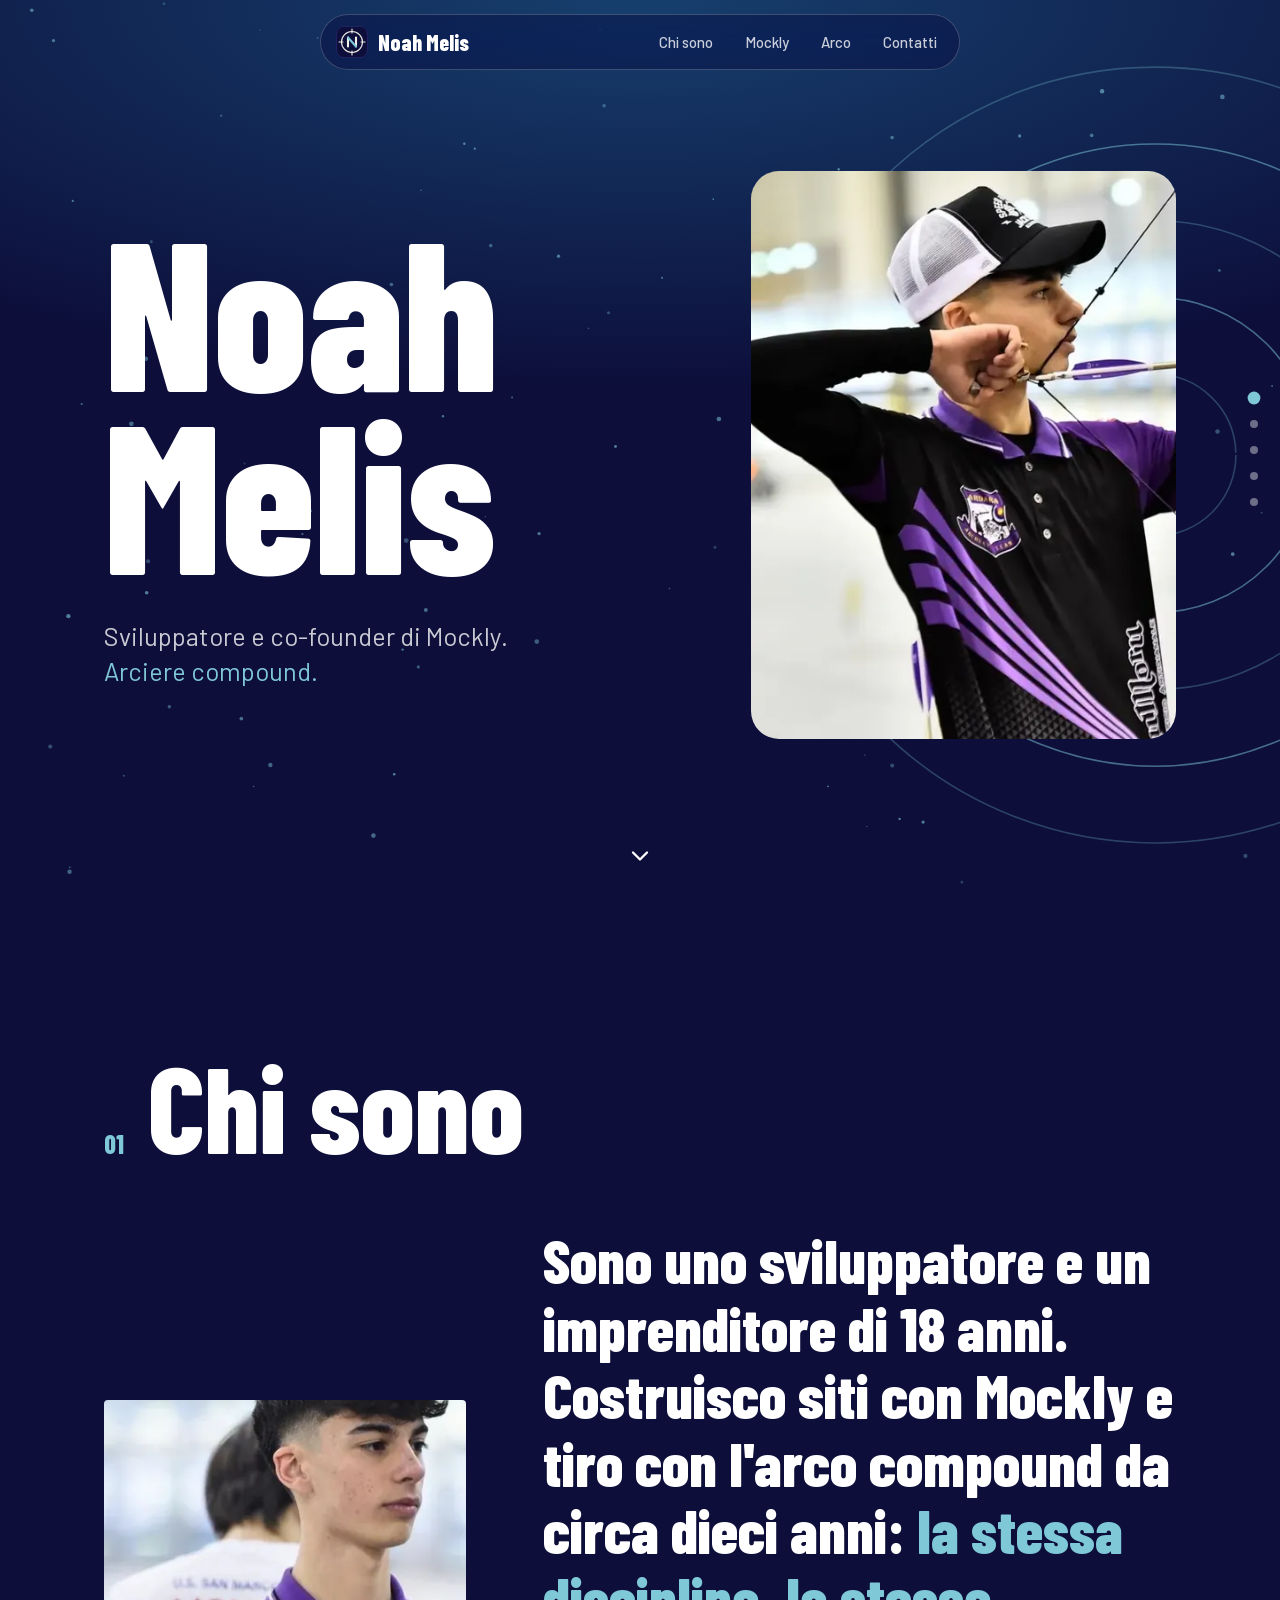
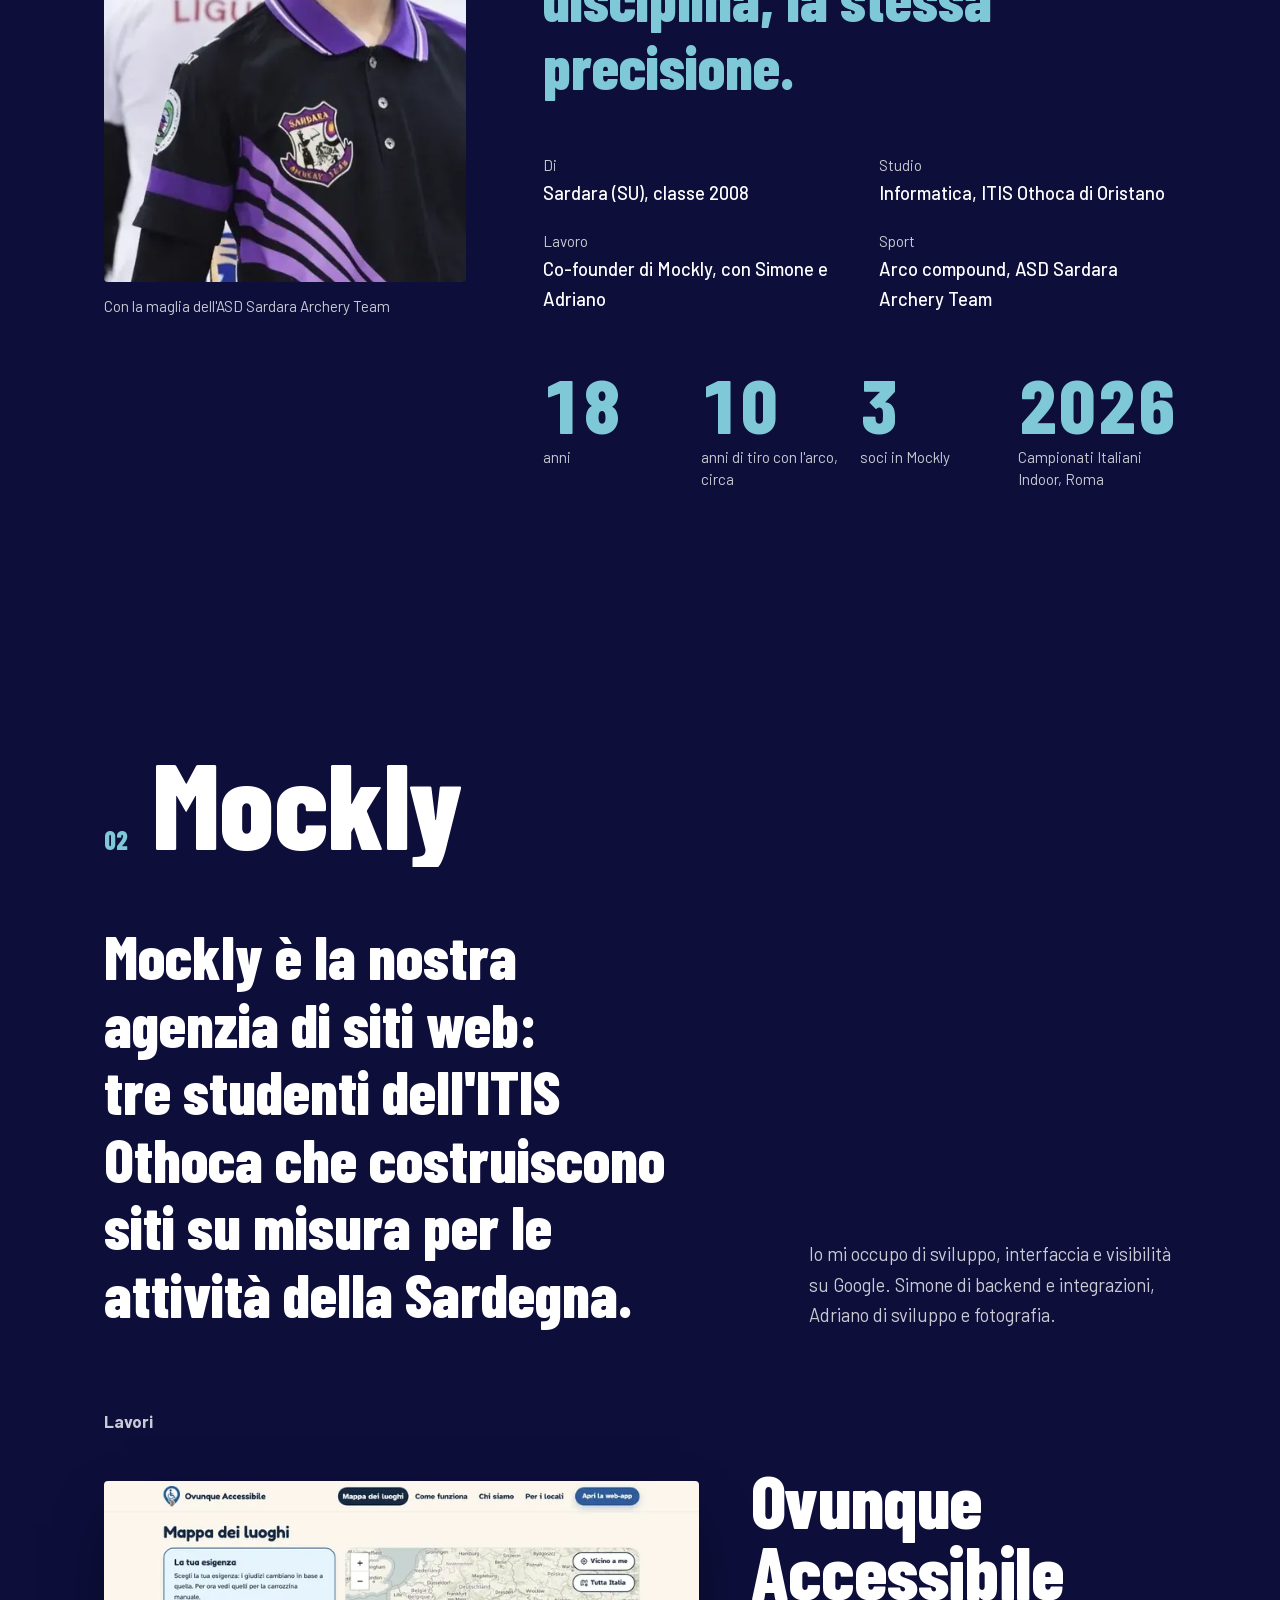
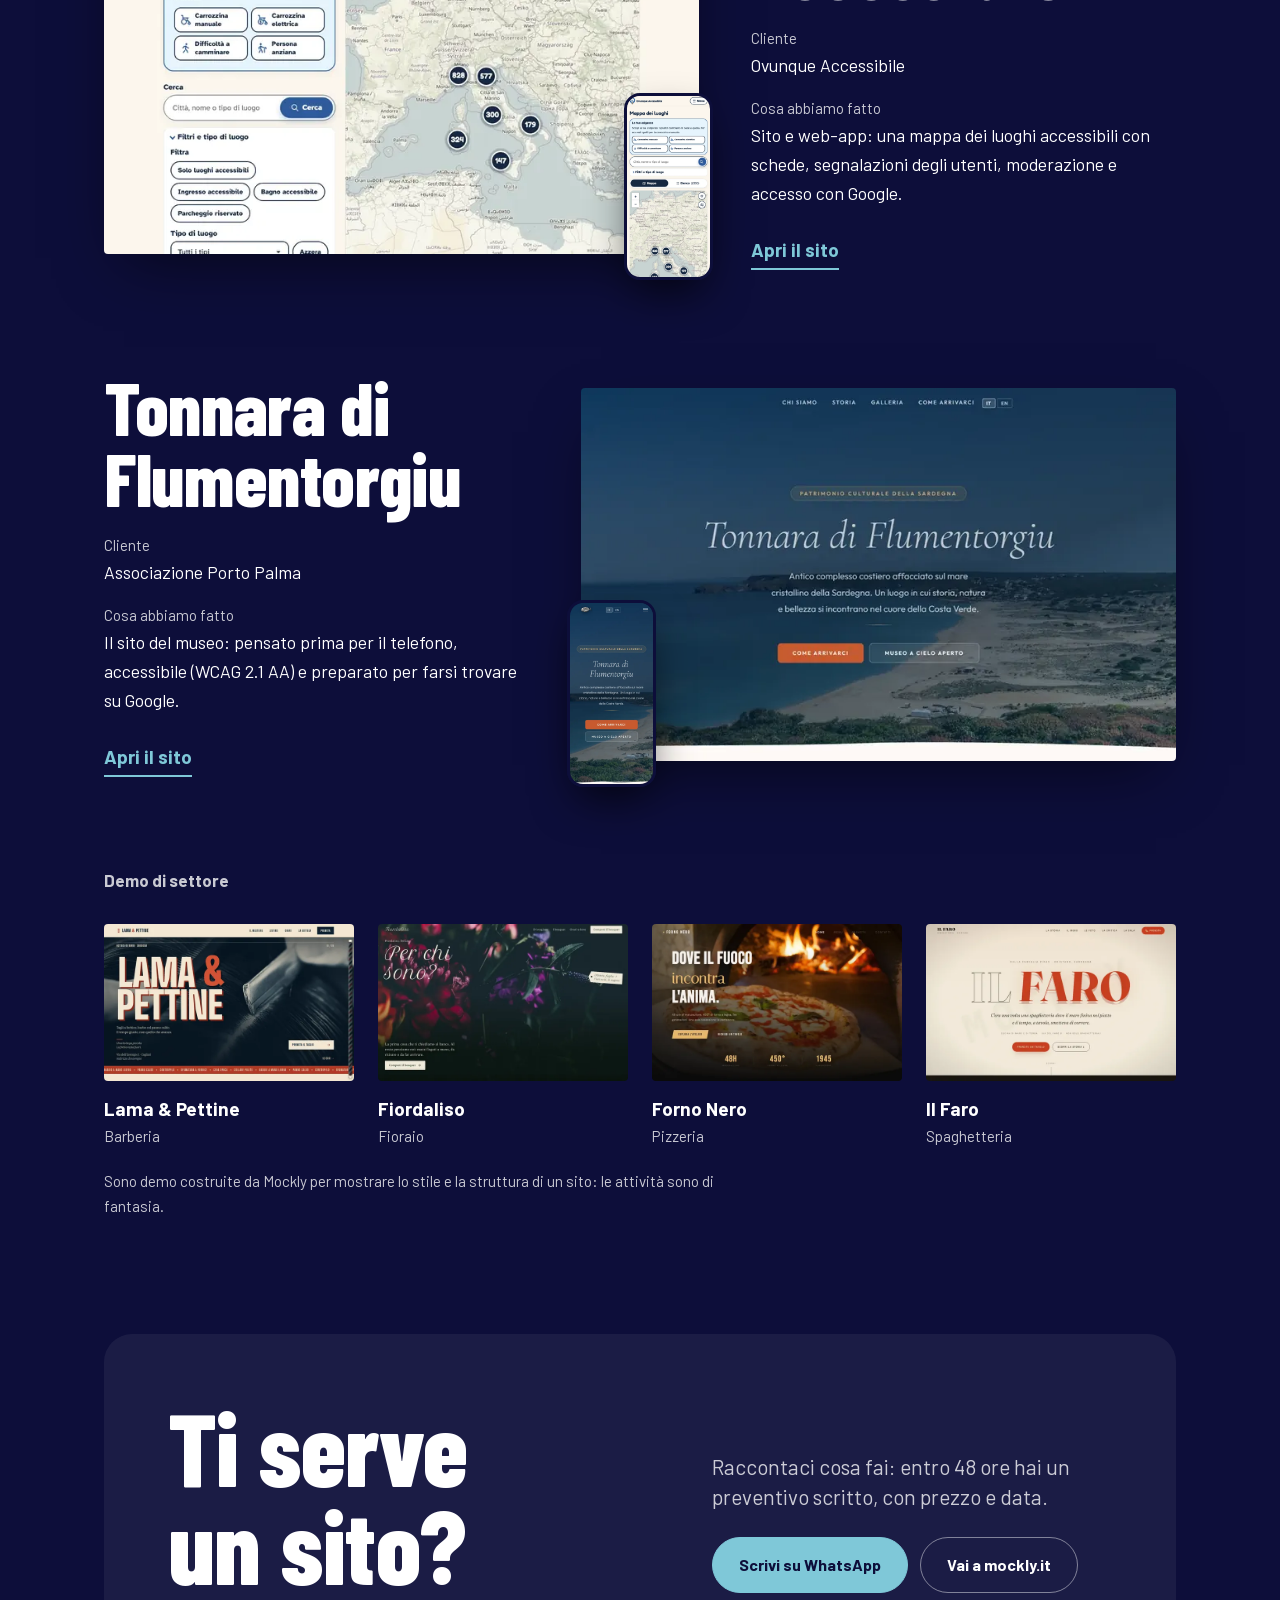
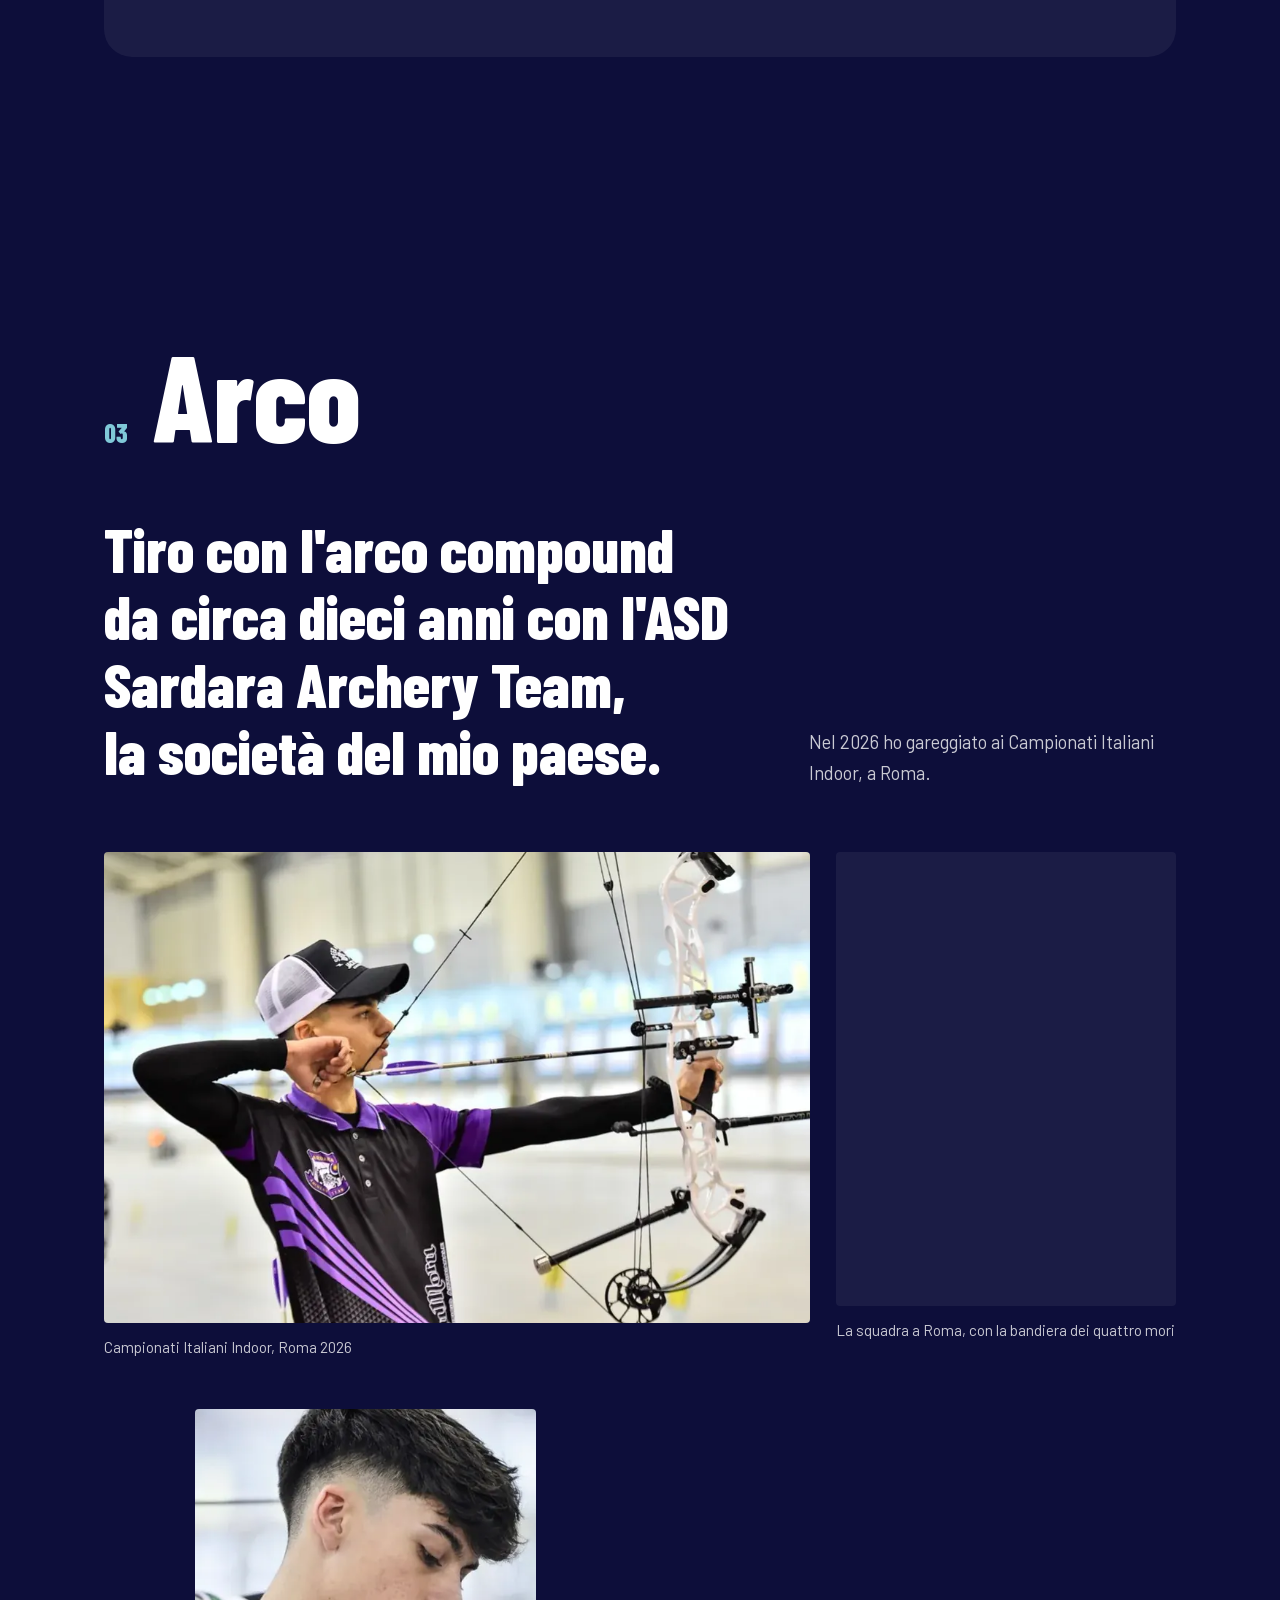
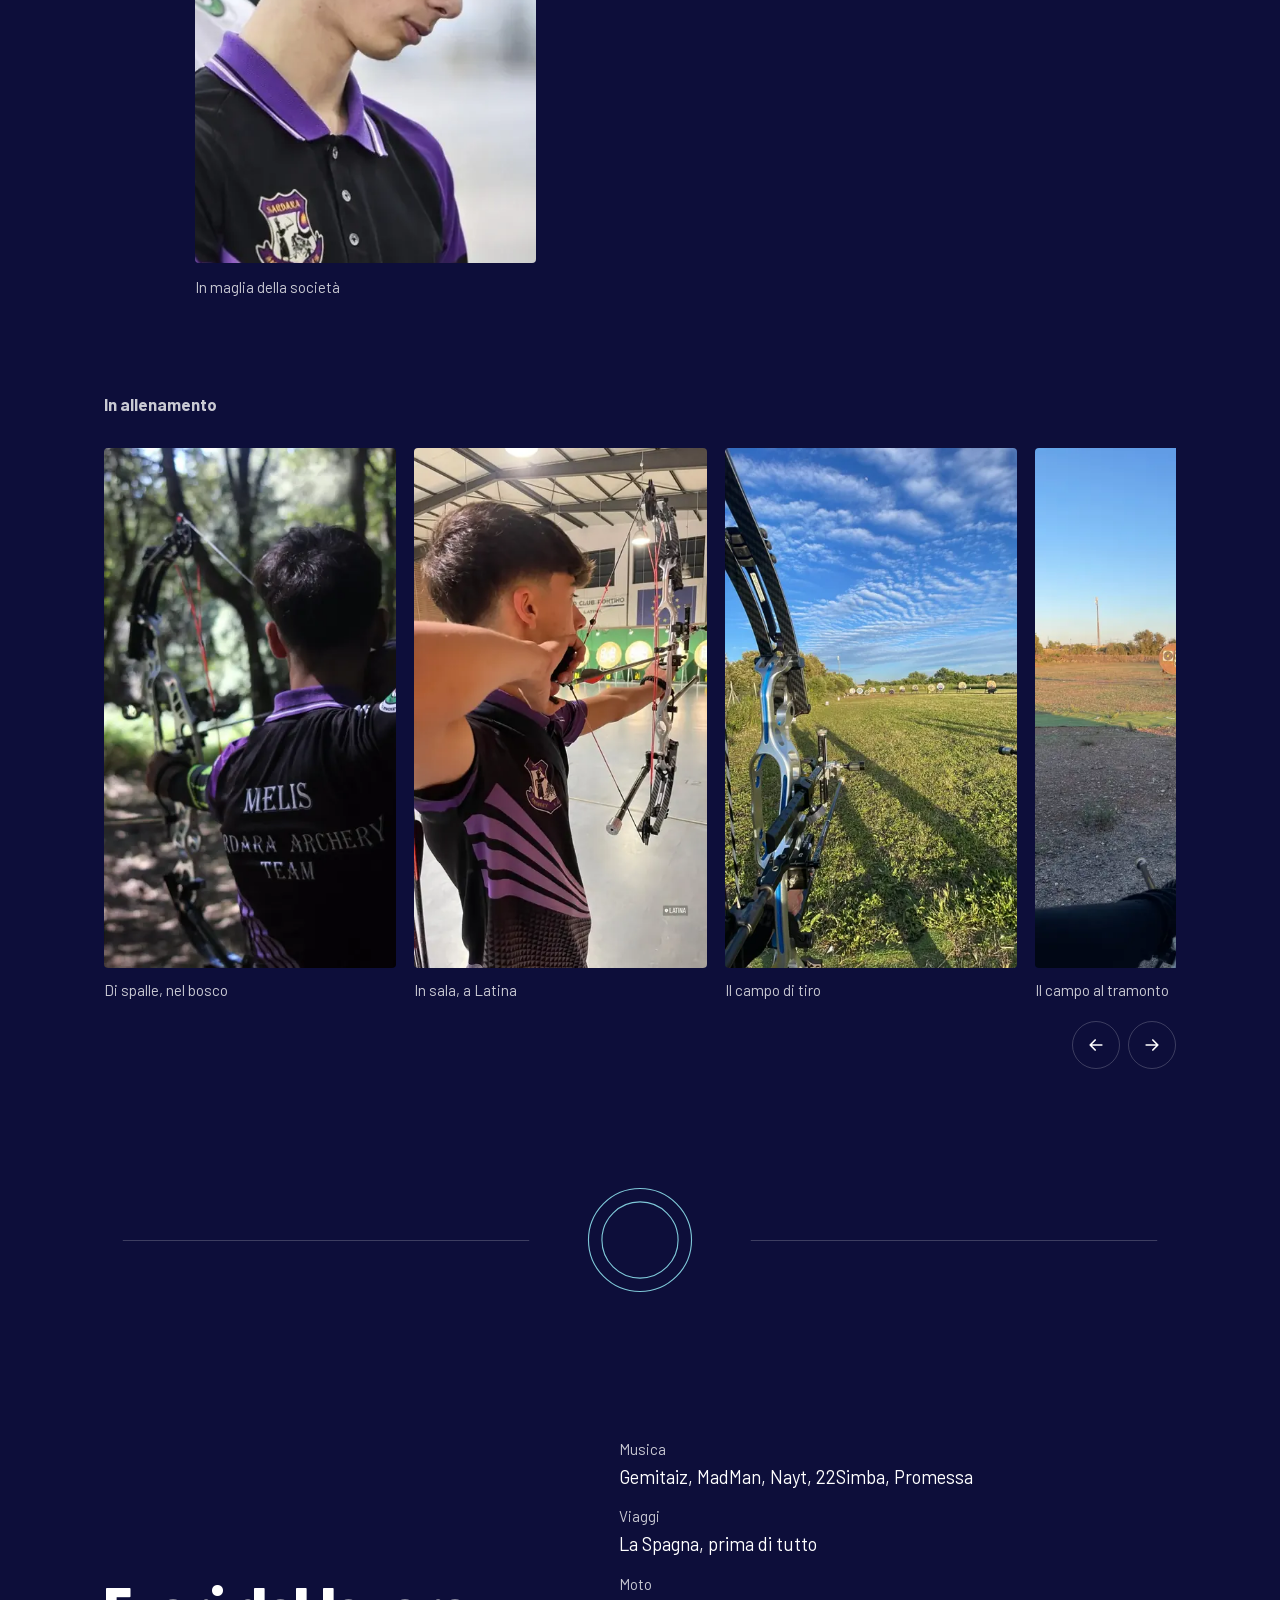
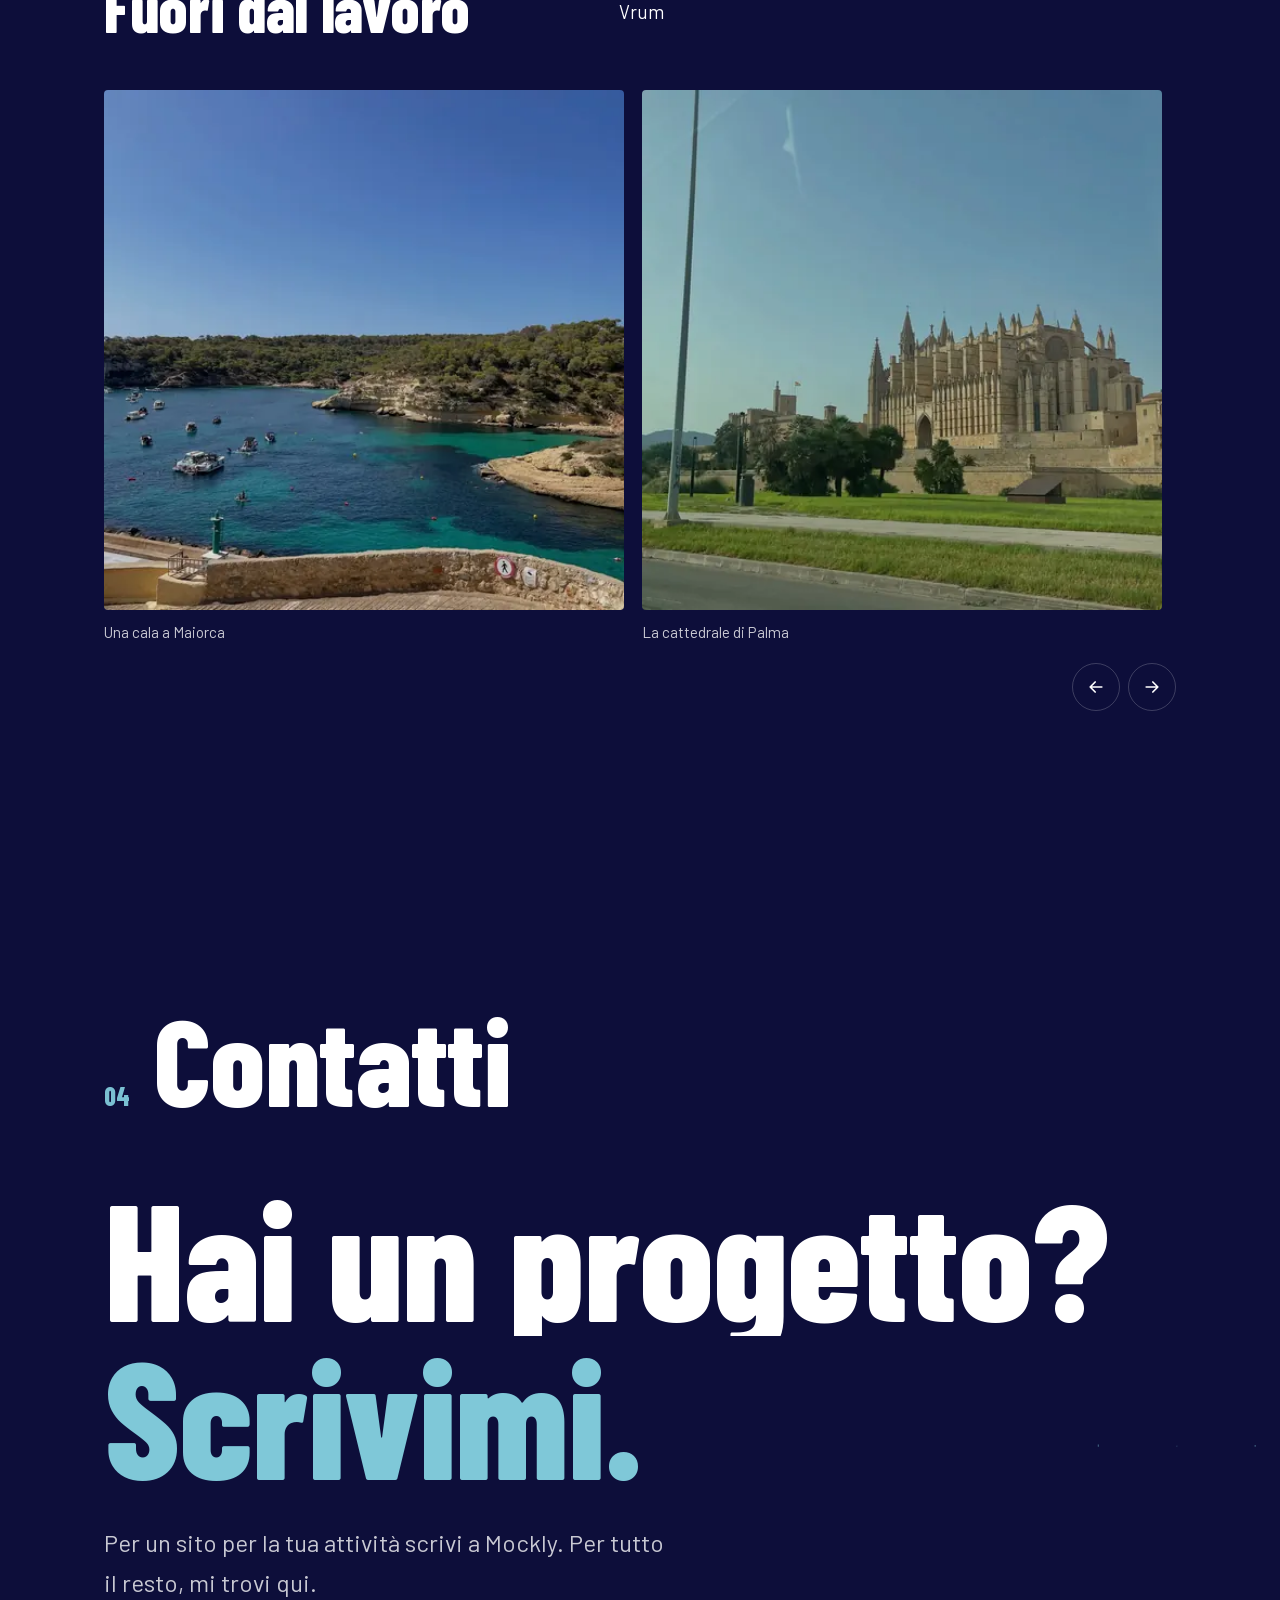
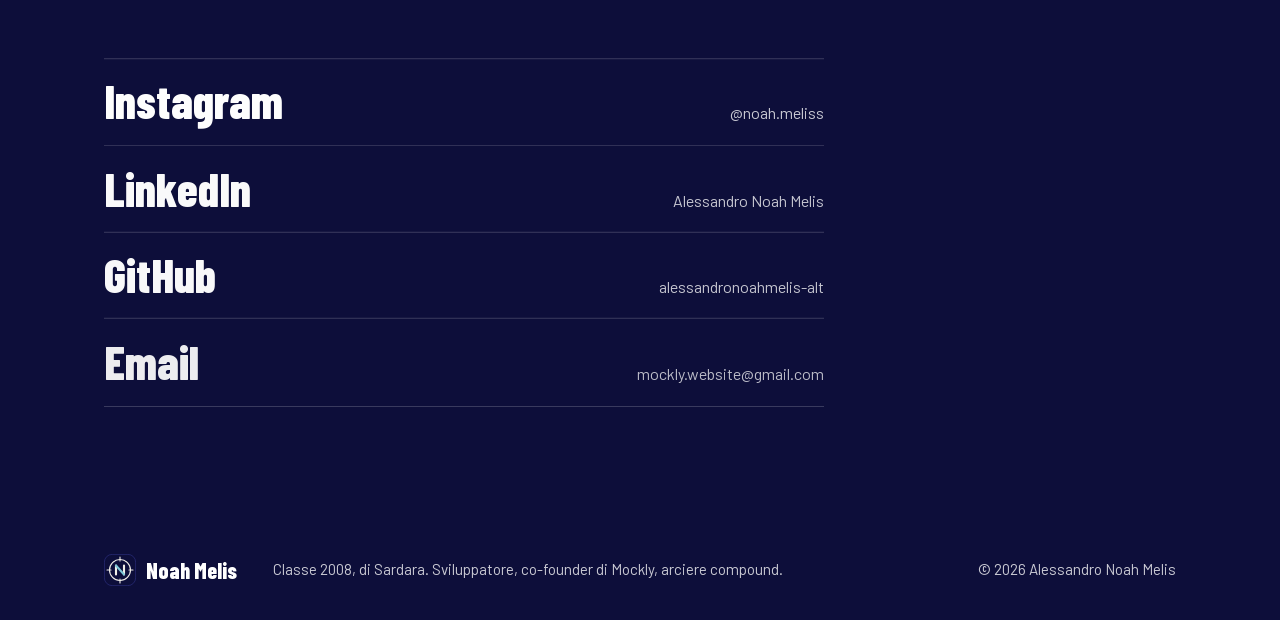
==== commit 9b526ccc: "Foto dalle storie in evidenza: strisce che scorrono di lato, senza tagli. Arco con cinque foto di al" ====
--- a/index.html
+++ b/index.html
@@ -186,6 +186,19 @@
       </figure>
     </div>
 
+
+    <h3 class="sub">In allenamento</h3>
+    <div class="strip-wrap" data-strip>
+      <ul class="strip" tabindex="0" aria-label="Foto di allenamento, scorri di lato">
+          <li><figure><img src="img/alle-bosco-750.webp" srcset="img/alle-bosco-420.webp 420w, img/alle-bosco-750.webp 750w" sizes="(max-width: 760px) 60vw, 300px" width="1080" height="1920" loading="lazy" decoding="async" alt="Noah di spalle con l'arco compound nel bosco, con la maglia dell'ASD Sardara Archery Team"><figcaption>Di spalle, nel bosco</figcaption></figure></li>
+          <li><figure><img src="img/alle-sala-750.webp" srcset="img/alle-sala-420.webp 420w, img/alle-sala-750.webp 750w" sizes="(max-width: 760px) 60vw, 300px" width="1080" height="1920" loading="lazy" decoding="async" alt="Noah in trazione con l'arco compound in una palestra"><figcaption>In sala, a Latina</figcaption></figure></li>
+          <li><figure><img src="img/alle-campo-750.webp" srcset="img/alle-campo-420.webp 420w, img/alle-campo-750.webp 750w" sizes="(max-width: 760px) 60vw, 300px" width="1125" height="2000" loading="lazy" decoding="async" alt="L'arco compound in primo piano sul campo di tiro all'aperto"><figcaption>Il campo di tiro</figcaption></figure></li>
+          <li><figure><img src="img/alle-tramonto-750.webp" srcset="img/alle-tramonto-420.webp 420w, img/alle-tramonto-750.webp 750w" sizes="(max-width: 760px) 60vw, 300px" width="1125" height="2000" loading="lazy" decoding="async" alt="Il campo di tiro al tramonto con un bersaglio in lontananza e l'arco in primo piano"><figcaption>Il campo al tramonto</figcaption></figure></li>
+          <li><figure><img src="img/alle-arco-750.webp" srcset="img/alle-arco-420.webp 420w, img/alle-arco-750.webp 750w" sizes="(max-width: 760px) 60vw, 300px" width="1125" height="2000" loading="lazy" decoding="async" alt="L'arco compound bianco visto da vicino in una palestra"><figcaption>L'arco da vicino</figcaption></figure></li>
+      </ul>
+      <div class="strip-ctrl"><button type="button" data-prev aria-label="Foto precedente"><svg viewBox="0 0 24 24" width="20" height="20" fill="none" stroke="currentColor" stroke-width="2" stroke-linecap="round" stroke-linejoin="round" aria-hidden="true"><path d="M19 12H5M11 6l-6 6 6 6"/></svg></button><button type="button" data-next aria-label="Foto successiva"><svg viewBox="0 0 24 24" width="20" height="20" fill="none" stroke="currentColor" stroke-width="2" stroke-linecap="round" stroke-linejoin="round" aria-hidden="true"><path d="M5 12h14M13 6l6 6-6 6"/></svg></button></div>
+    </div>
+
     <!-- separatore: il bersaglio -->
     <div class="sep" aria-hidden="true">
       <span class="sep-line"></span>
@@ -196,19 +209,32 @@
 </section>
 <section class="sec sec--small" id="fuori" aria-labelledby="t-fuori">
   <div class="wrap">
-    <div class="fuori-grid">
-      <div class="fuori-text">
-        <h3 class="display" id="t-fuori">Fuori dal lavoro</h3>
-        <dl>
-          <div><dt>Musica</dt><dd>Gemitaiz, MadMan, Nayt, 22Simba, Promessa</dd></div>
-          <div><dt>Viaggi</dt><dd>La Spagna, prima di tutto</dd></div>
-        </dl>
-      </div>
-      <ul class="fuori-photos">
-        <li><figure><div class="frame"><img src="img/maiorca-480.webp" srcset="img/maiorca-480.webp 480w, img/maiorca-960.webp 960w" sizes="(max-width: 900px) 44vw, 20vw" width="960" height="960" loading="lazy" decoding="async" alt="Una caletta di mare turchese con barche ormeggiate, a Maiorca"></div><figcaption>Una cala a Maiorca</figcaption></figure></li>
-        <li><figure><div class="frame"><img src="img/palma-480.webp" srcset="img/palma-480.webp 480w, img/palma-960.webp 960w" sizes="(max-width: 900px) 44vw, 20vw" width="960" height="960" loading="lazy" decoding="async" alt="La cattedrale di Palma di Maiorca vista dal parco"></div><figcaption>La cattedrale di Palma</figcaption></figure></li>
-        <li><figure><div class="frame"><img src="img/colosseo-450.webp" srcset="img/colosseo-450.webp 450w, img/colosseo-900.webp 900w" sizes="(max-width: 900px) 44vw, 20vw" width="900" height="1200" loading="lazy" decoding="async" alt="Il Colosseo a Roma con nuvole"></div><figcaption>Il Colosseo, Roma</figcaption></figure></li>
+    <div class="fuori-head">
+      <h3 class="display" id="t-fuori">Fuori dal lavoro</h3>
+      <dl>
+        <div><dt>Musica</dt><dd>Gemitaiz, MadMan, Nayt, 22Simba, Promessa</dd></div>
+        <div><dt>Viaggi</dt><dd>La Spagna, prima di tutto</dd></div>
+        <div><dt>Moto</dt><dd>Vrum</dd></div>
+      </dl>
+    </div>
+    <div class="strip-wrap" data-strip>
+      <ul class="strip" tabindex="0" aria-label="Foto dei viaggi e della moto, scorri di lato">
+          <li><figure><img src="img/maiorca-960.webp" srcset="img/maiorca-480.webp 480w, img/maiorca-960.webp 960w" sizes="(max-width: 760px) 60vw, 300px" width="960" height="960" loading="lazy" decoding="async" alt="Una caletta di mare turchese con barche ormeggiate, a Maiorca"><figcaption>Una cala a Maiorca</figcaption></figure></li>
+          <li><figure><img src="img/palma-960.webp" srcset="img/palma-480.webp 480w, img/palma-960.webp 960w" sizes="(max-width: 760px) 60vw, 300px" width="960" height="960" loading="lazy" decoding="async" alt="La cattedrale di Palma di Maiorca vista dal parco"><figcaption>La cattedrale di Palma</figcaption></figure></li>
+          <li><figure><img src="img/colosseo-900.webp" srcset="img/colosseo-450.webp 450w, img/colosseo-900.webp 960w" sizes="(max-width: 760px) 60vw, 300px" width="900" height="1200" loading="lazy" decoding="async" alt="Il Colosseo a Roma con nuvole"><figcaption>Il Colosseo, Roma</figcaption></figure></li>
+          <li><figure><img src="img/f-mare-750.webp" srcset="img/f-mare-420.webp 420w, img/f-mare-750.webp 750w" sizes="(max-width: 760px) 60vw, 300px" width="1125" height="2000" loading="lazy" decoding="async" alt="Il sole che tramonta sul mare, con la spiaggia in primo piano"><figcaption>Tramonto sul mare</figcaption></figure></li>
+          <li><figure><img src="img/f-vigna-750.webp" srcset="img/f-vigna-420.webp 420w, img/f-vigna-750.webp 750w" sizes="(max-width: 760px) 60vw, 300px" width="1125" height="2000" loading="lazy" decoding="async" alt="Un filare di vigna al tramonto"><figcaption>Una vigna al tramonto</figcaption></figure></li>
+          <li><figure><img src="img/f-cascata-750.webp" srcset="img/f-cascata-420.webp 420w, img/f-cascata-750.webp 750w" sizes="(max-width: 760px) 60vw, 300px" width="1125" height="2000" loading="lazy" decoding="async" alt="Una grande cascata tra gli alberi"><figcaption>Una cascata</figcaption></figure></li>
+          <li><figure><img src="img/f-spiaggia-750.webp" srcset="img/f-spiaggia-420.webp 420w, img/f-spiaggia-750.webp 750w" sizes="(max-width: 760px) 60vw, 300px" width="1125" height="2000" loading="lazy" decoding="async" alt="Una spiaggia con scogli e montagne alle spalle"><figcaption>Mare e montagna</figcaption></figure></li>
+          <li><figure><img src="img/f-porto-750.webp" srcset="img/f-porto-420.webp 420w, img/f-porto-750.webp 750w" sizes="(max-width: 760px) 60vw, 300px" width="1125" height="2000" loading="lazy" decoding="async" alt="Barche ormeggiate in un porticciolo con il mare blu"><figcaption>Un porticciolo</figcaption></figure></li>
+          <li><figure><img src="img/f-borgo-750.webp" srcset="img/f-borgo-420.webp 420w, img/f-borgo-750.webp 750w" sizes="(max-width: 760px) 60vw, 300px" width="1125" height="2000" loading="lazy" decoding="async" alt="Un borgo di pietra tra le colline verdi"><figcaption>Un borgo tra le colline</figcaption></figure></li>
+          <li><figure><img src="img/f-teatro-750.webp" srcset="img/f-teatro-420.webp 420w, img/f-teatro-750.webp 750w" sizes="(max-width: 760px) 60vw, 300px" width="1125" height="2000" loading="lazy" decoding="async" alt="La buca dell'orchestra del Teatro Lirico di Cagliari, al buio"><figcaption>Teatro Lirico di Cagliari</figcaption></figure></li>
+          <li><figure><img src="img/f-gatto-750.webp" srcset="img/f-gatto-420.webp 420w, img/f-gatto-750.webp 750w" sizes="(max-width: 760px) 60vw, 300px" width="1125" height="2000" loading="lazy" decoding="async" alt="Un gattino grigio visto da sotto"><figcaption>Un gatto</figcaption></figure></li>
+          <li><figure><img src="img/m-tramonto-750.webp" srcset="img/m-tramonto-420.webp 420w, img/m-tramonto-750.webp 750w" sizes="(max-width: 760px) 60vw, 300px" width="1080" height="1920" loading="lazy" decoding="async" alt="Una moto bianca e nera ferma in un campo al tramonto"><figcaption>La moto al tramonto</figcaption></figure></li>
+          <li><figure><img src="img/m-sosta-750.webp" srcset="img/m-sosta-420.webp 420w, img/m-sosta-750.webp 750w" sizes="(max-width: 760px) 60vw, 300px" width="1125" height="2000" loading="lazy" decoding="async" alt="Una moto bianca e nera sotto una tettoia"><figcaption>Una sosta</figcaption></figure></li>
+          <li><figure><img src="img/m-vicolo-750.webp" srcset="img/m-vicolo-420.webp 420w, img/m-vicolo-750.webp 750w" sizes="(max-width: 760px) 60vw, 300px" width="1125" height="2000" loading="lazy" decoding="async" alt="La moto ferma accanto a un muro di pietra"><figcaption>La moto in un vicolo</figcaption></figure></li>
       </ul>
+      <div class="strip-ctrl"><button type="button" data-prev aria-label="Foto precedente"><svg viewBox="0 0 24 24" width="20" height="20" fill="none" stroke="currentColor" stroke-width="2" stroke-linecap="round" stroke-linejoin="round" aria-hidden="true"><path d="M19 12H5M11 6l-6 6 6 6"/></svg></button><button type="button" data-next aria-label="Foto successiva"><svg viewBox="0 0 24 24" width="20" height="20" fill="none" stroke="currentColor" stroke-width="2" stroke-linecap="round" stroke-linejoin="round" aria-hidden="true"><path d="M5 12h14M13 6l6 6-6 6"/></svg></button></div>
     </div>
   </div>
 </section>
--- a/css/style.css
+++ b/css/style.css
@@ -182,15 +182,22 @@
 
 /* ---------- Fuori dal lavoro ---------- */
 .sec--small{padding-top:0}
-.fuori-grid{display:grid;grid-template-columns:minmax(0,4fr) minmax(0,8fr);gap:clamp(28px,5vw,80px);align-items:start}
-.fuori-text h3{font-size:clamp(2.6rem,1.6rem + 3vw,4.6rem);margin-bottom:22px}
-.fuori-text dl>div{margin-bottom:16px}
-.fuori-text dt{font-size:.95rem;color:var(--soft)}
-.fuori-text dd{font-size:1.15rem}
-.fuori-photos{display:grid;grid-template-columns:repeat(3,1fr);gap:clamp(10px,1.6vw,20px);align-items:start}
-.fuori-photos .frame{overflow:hidden;border-radius:var(--r);background:var(--panel);aspect-ratio:4/5}
-.fuori-photos img{width:100%;height:100%;object-fit:cover}
-.fuori-photos figcaption{margin-top:10px;font-size:.95rem;color:var(--soft)}
+
+.fuori-head{display:grid;grid-template-columns:minmax(0,5fr) minmax(0,6fr);gap:clamp(20px,4vw,64px);align-items:end;margin-bottom:clamp(28px,4vw,52px)}
+.fuori-head h3{font-size:clamp(2.6rem,1.6rem + 3vw,4.6rem)}
+.fuori-head dl>div{margin-bottom:12px}
+.fuori-head dt{font-size:.95rem;color:var(--soft)}
+.fuori-head dd{font-size:1.15rem}
+/* strisce di foto che scorrono di lato (ogni foto intera, senza tagli) */
+.strip-wrap{position:relative}
+.strip{display:flex;gap:clamp(10px,1.4vw,18px);overflow-x:auto;scroll-snap-type:x proximity;scrollbar-width:none;padding-bottom:4px;-webkit-overflow-scrolling:touch;outline-offset:6px}
+.strip::-webkit-scrollbar{display:none}
+.strip li{flex:none;scroll-snap-align:start}
+.strip img{height:min(60vh,520px);width:auto;max-width:none;border-radius:var(--r);background:var(--panel)}
+.strip figcaption{margin-top:10px;font-size:.95rem;color:var(--soft)}
+.strip-ctrl{display:flex;gap:8px;justify-content:flex-end;margin-top:14px}
+.strip-ctrl button{width:48px;height:48px;border:1px solid var(--line);border-radius:50%;display:grid;place-items:center;transition:background .25s,border-color .25s}
+.strip-ctrl button:hover{background:rgba(255,255,255,.12);border-color:var(--sky)}
 
 /* ---------- 04 Contatti ---------- */
 .contatti{overflow:hidden}
@@ -225,7 +232,7 @@
 .js-anim .target circle,.js-anim .sep-target circle,.js-anim .cta-target circle{stroke-dasharray:1;stroke-dashoffset:1}
 .js-anim .sec-no{opacity:0}
 .js-anim .sep-line{transform:scaleX(0)}
-.js-anim :is(.facts>div,.stats li,.chi-photo,.mk-roles,.work,.demos li,.note,.mk-cta,.arco-note,.ph,.fuori-text dl>div,.fuori-photos li,.cta-lead,.clinks li){opacity:0;transform:translateY(28px)}
+.js-anim :is(.facts>div,.stats li,.chi-photo,.mk-roles,.work,.demos li,.note,.mk-cta,.arco-note,.ph,.fuori-head dl>div,.strip-wrap,.cta-lead,.clinks li){opacity:0;transform:translateY(28px)}
 /* cursore custom (solo mouse) */
 .cursor{position:fixed;left:0;top:0;z-index:600;pointer-events:none;mix-blend-mode:difference;opacity:0;transition:opacity .3s}
 .cursor.on{opacity:1}
@@ -242,7 +249,7 @@
   .hero-visual{grid-column:1;grid-row:1;justify-self:start;width:min(70vw,360px);margin-left:6px}
   .hero-copy{grid-column:1;grid-row:2}
   .target{width:170%}
-  .chi-grid,.mk-intro,.arco-intro,.fuori-grid,.mk-cta{grid-template-columns:1fr}
+  .chi-grid,.mk-intro,.arco-intro,.fuori-head,.mk-cta{grid-template-columns:1fr}
   .chi-photo{max-width:340px}
   .stats{grid-template-columns:1fr 1fr}
   .work,.work--flip{grid-template-columns:1fr}
@@ -267,9 +274,8 @@
   .scene-bg{background:radial-gradient(140% 50% at 50% 0,var(--glow),transparent 70%),var(--night)}
 }
 @media (max-width:560px){
+  .strip img{height:min(54vh,440px)}
   .facts{grid-template-columns:1fr}
-  .fuori-photos{grid-template-columns:1fr 1fr}
-  .fuori-photos li:last-child{grid-column:1/-1;max-width:50%}
   .foot-in{grid-template-columns:1fr}
   .cta-target{right:-45vw;width:130vw}
 }
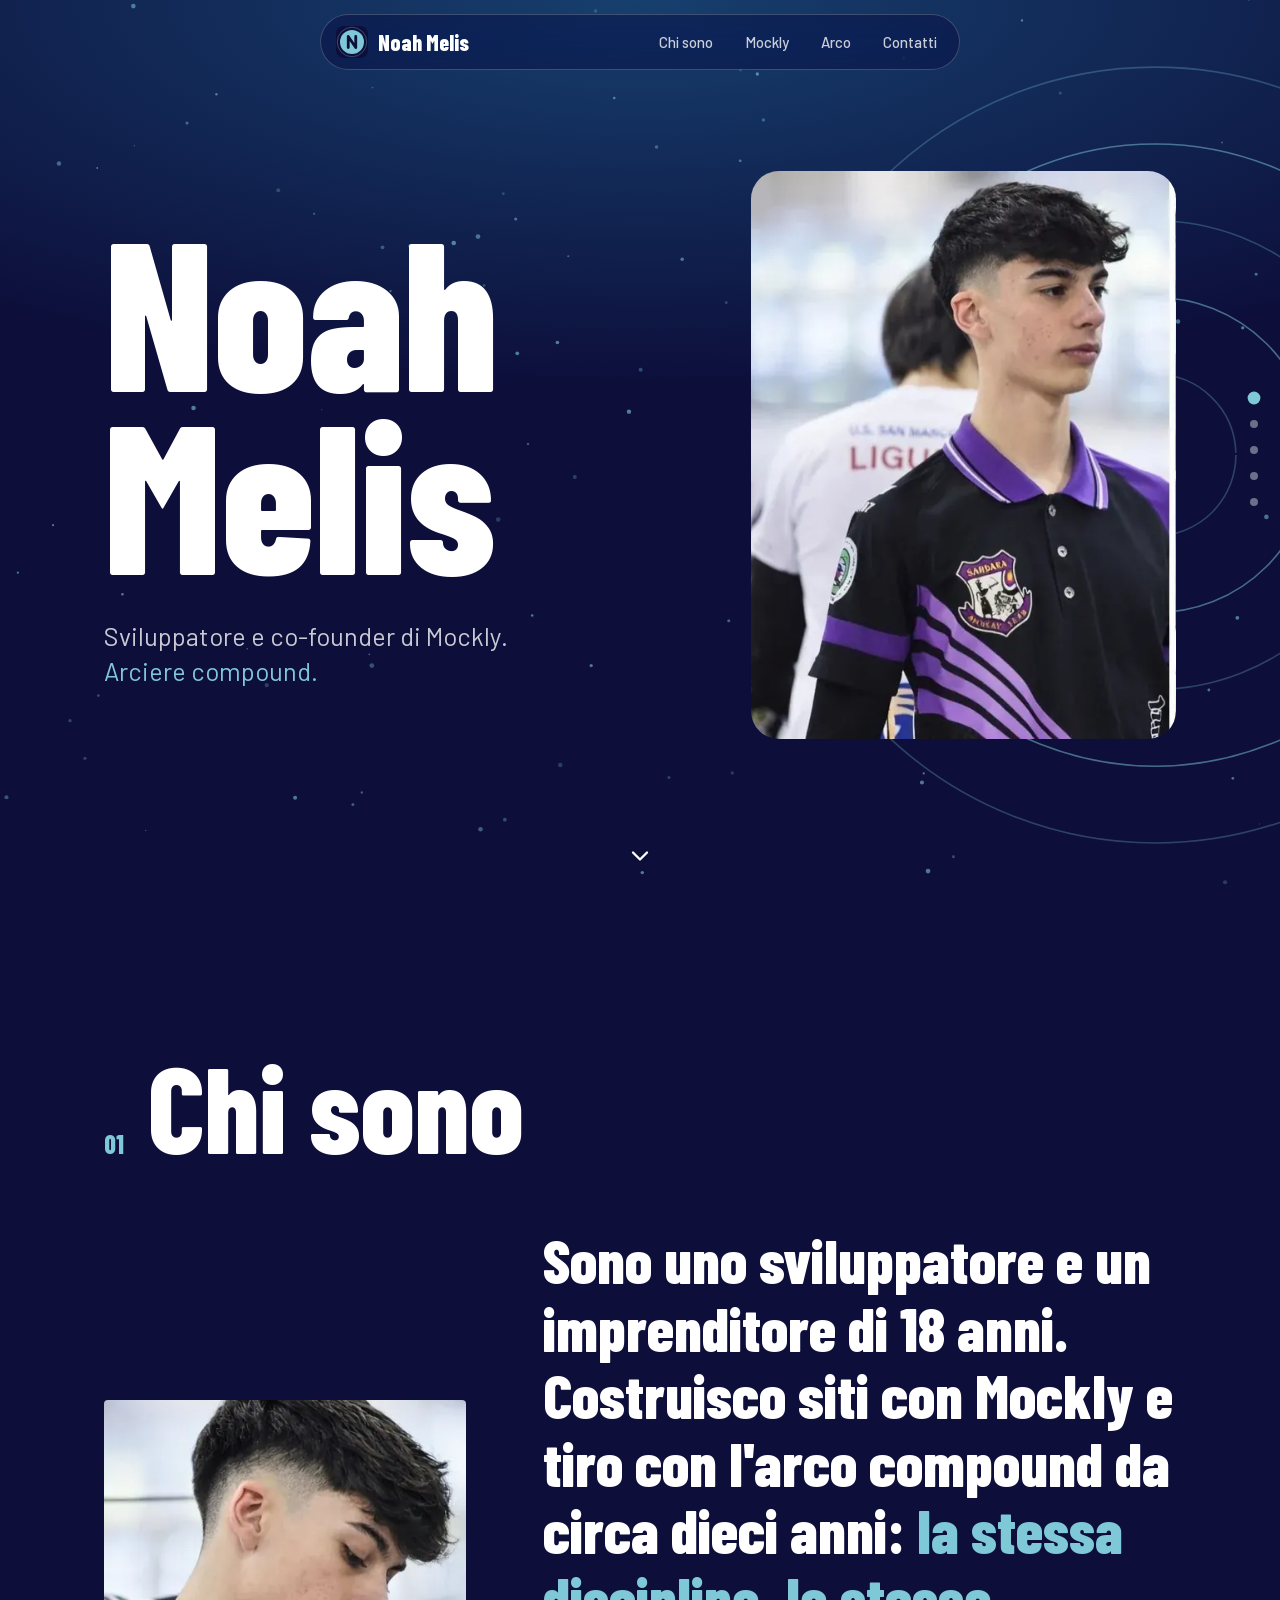
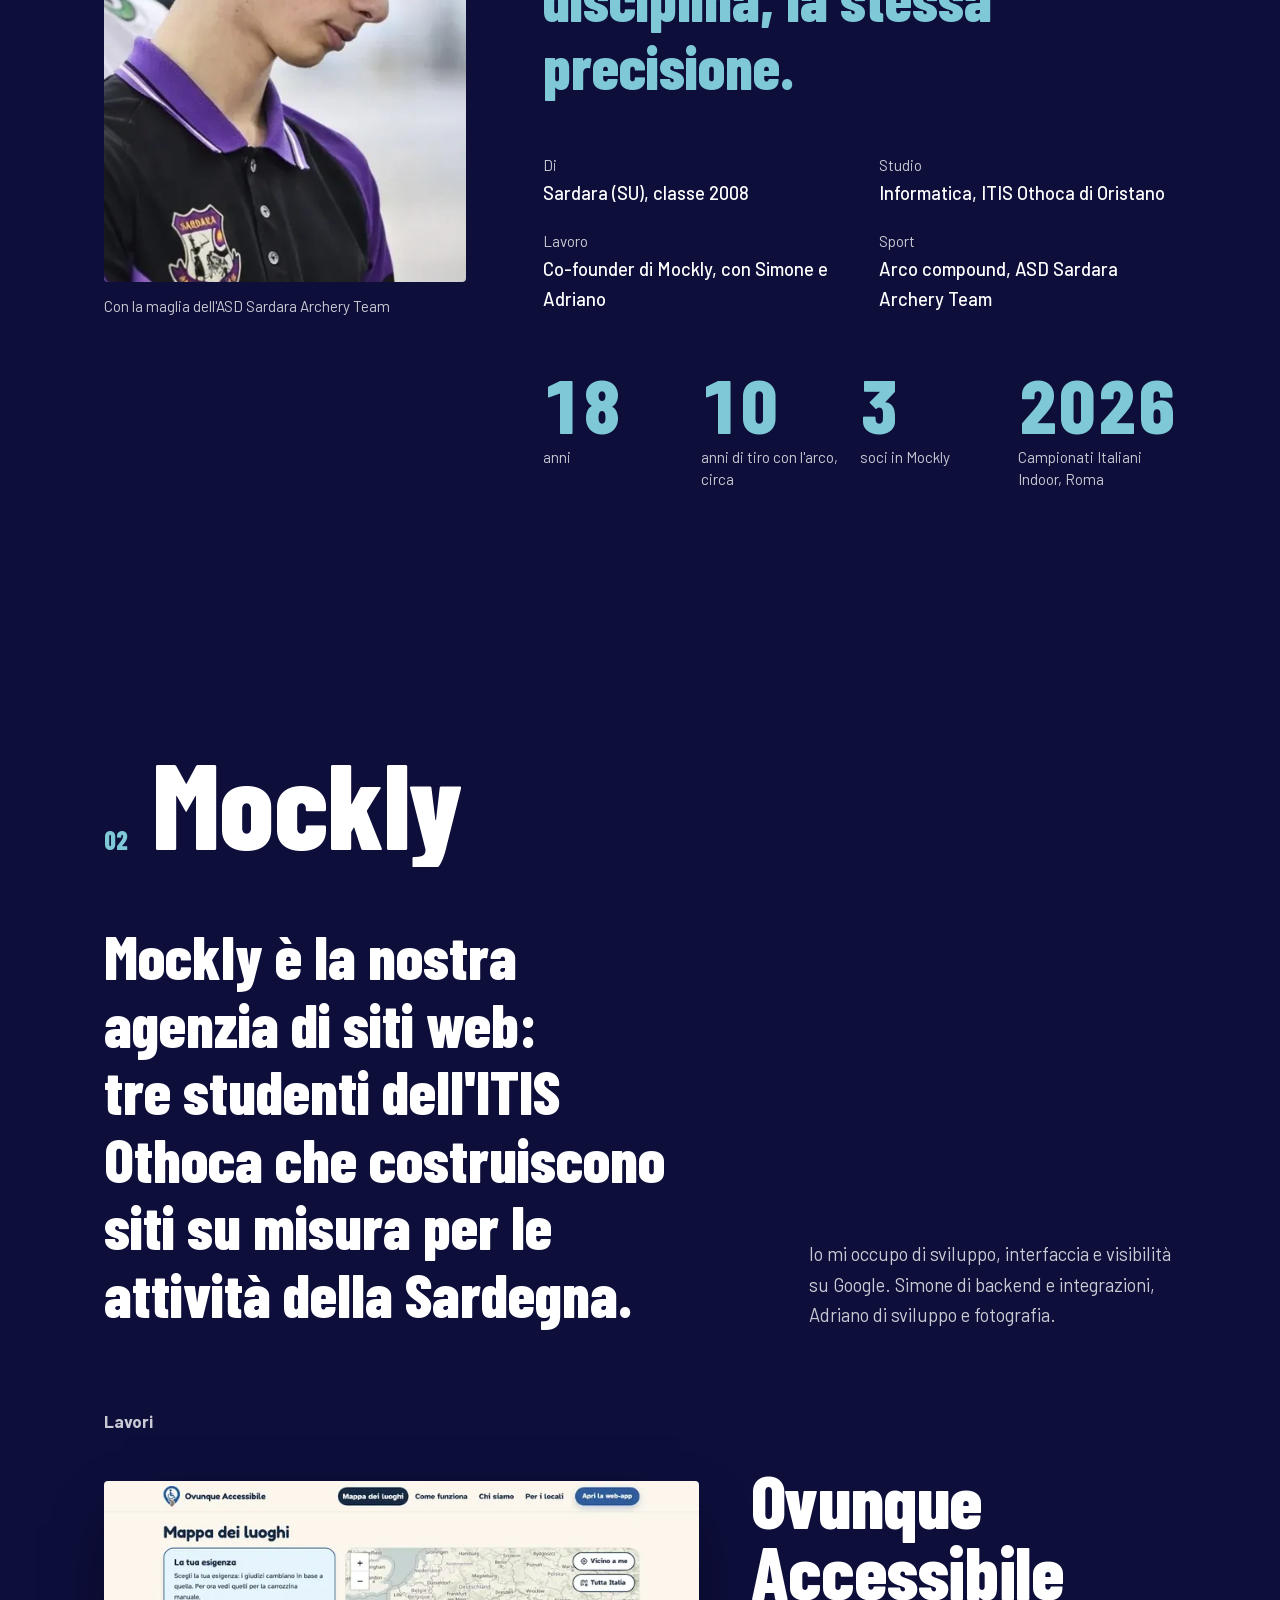
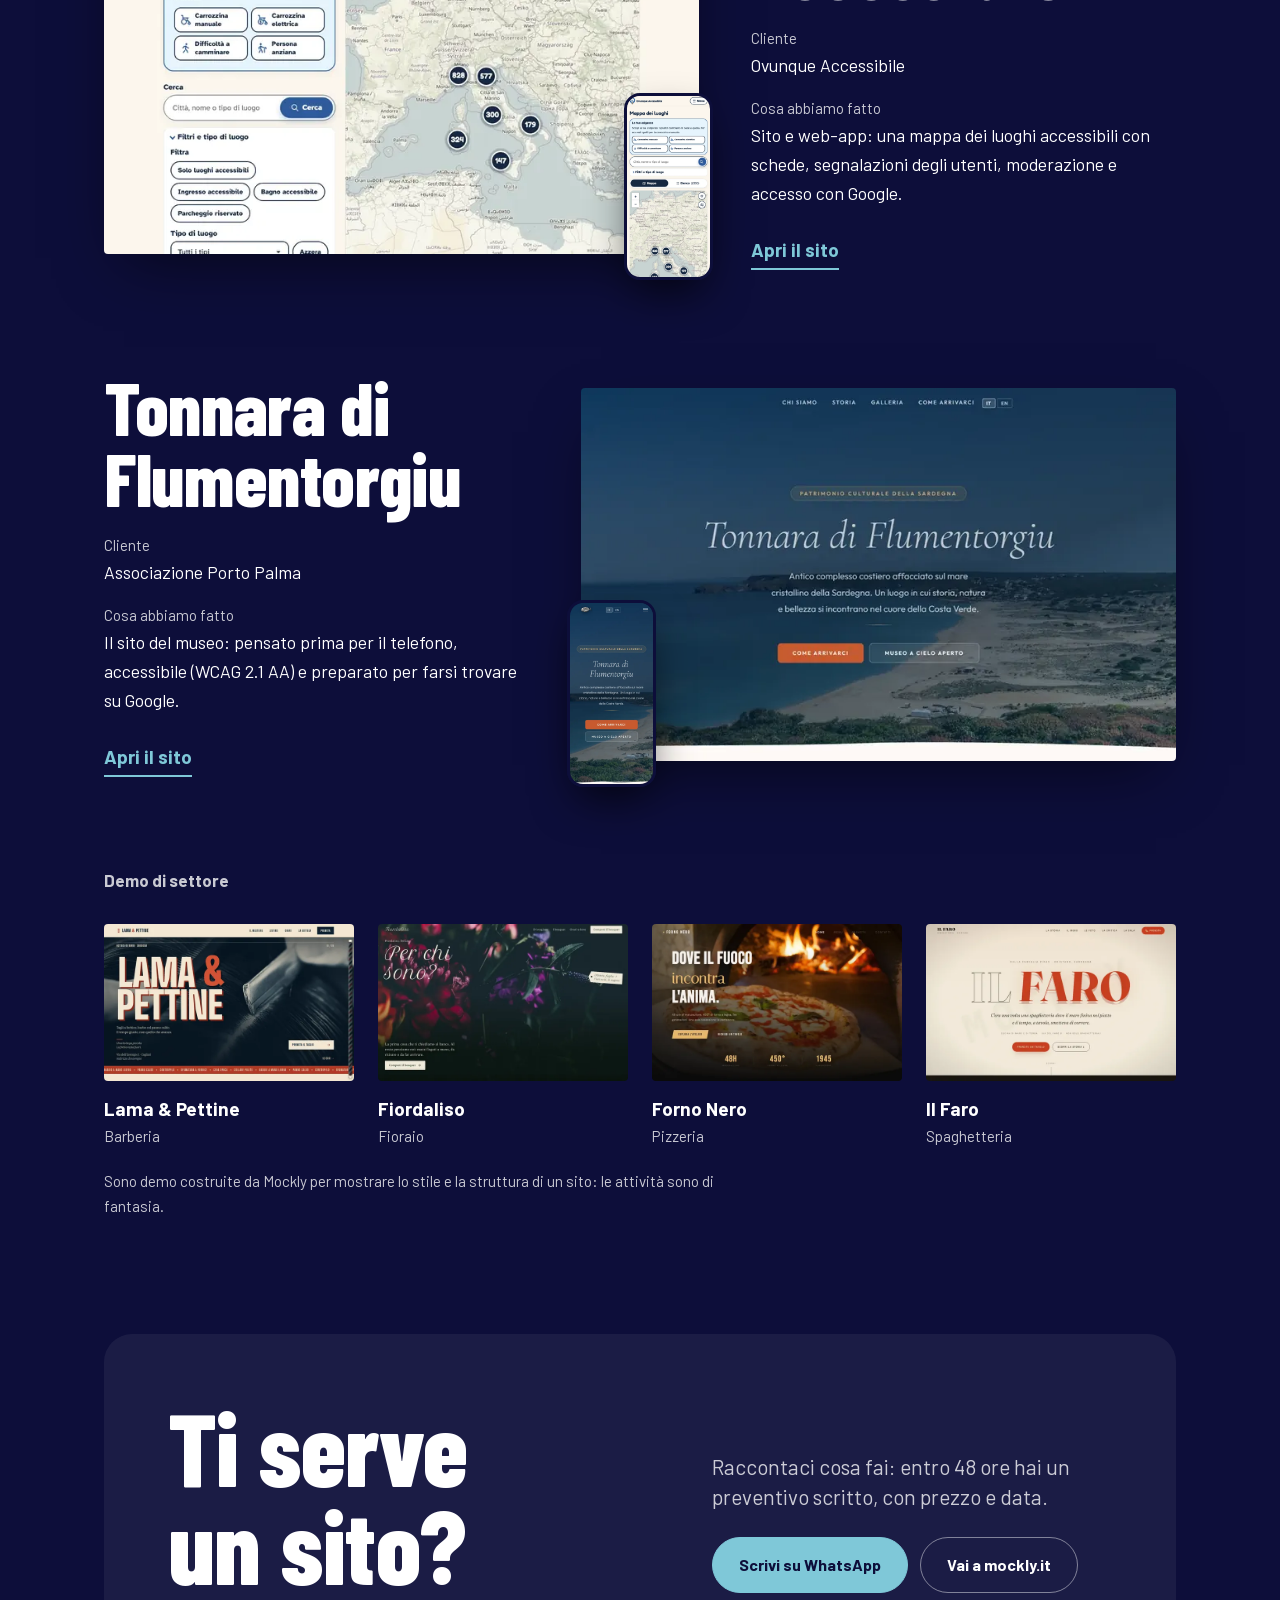
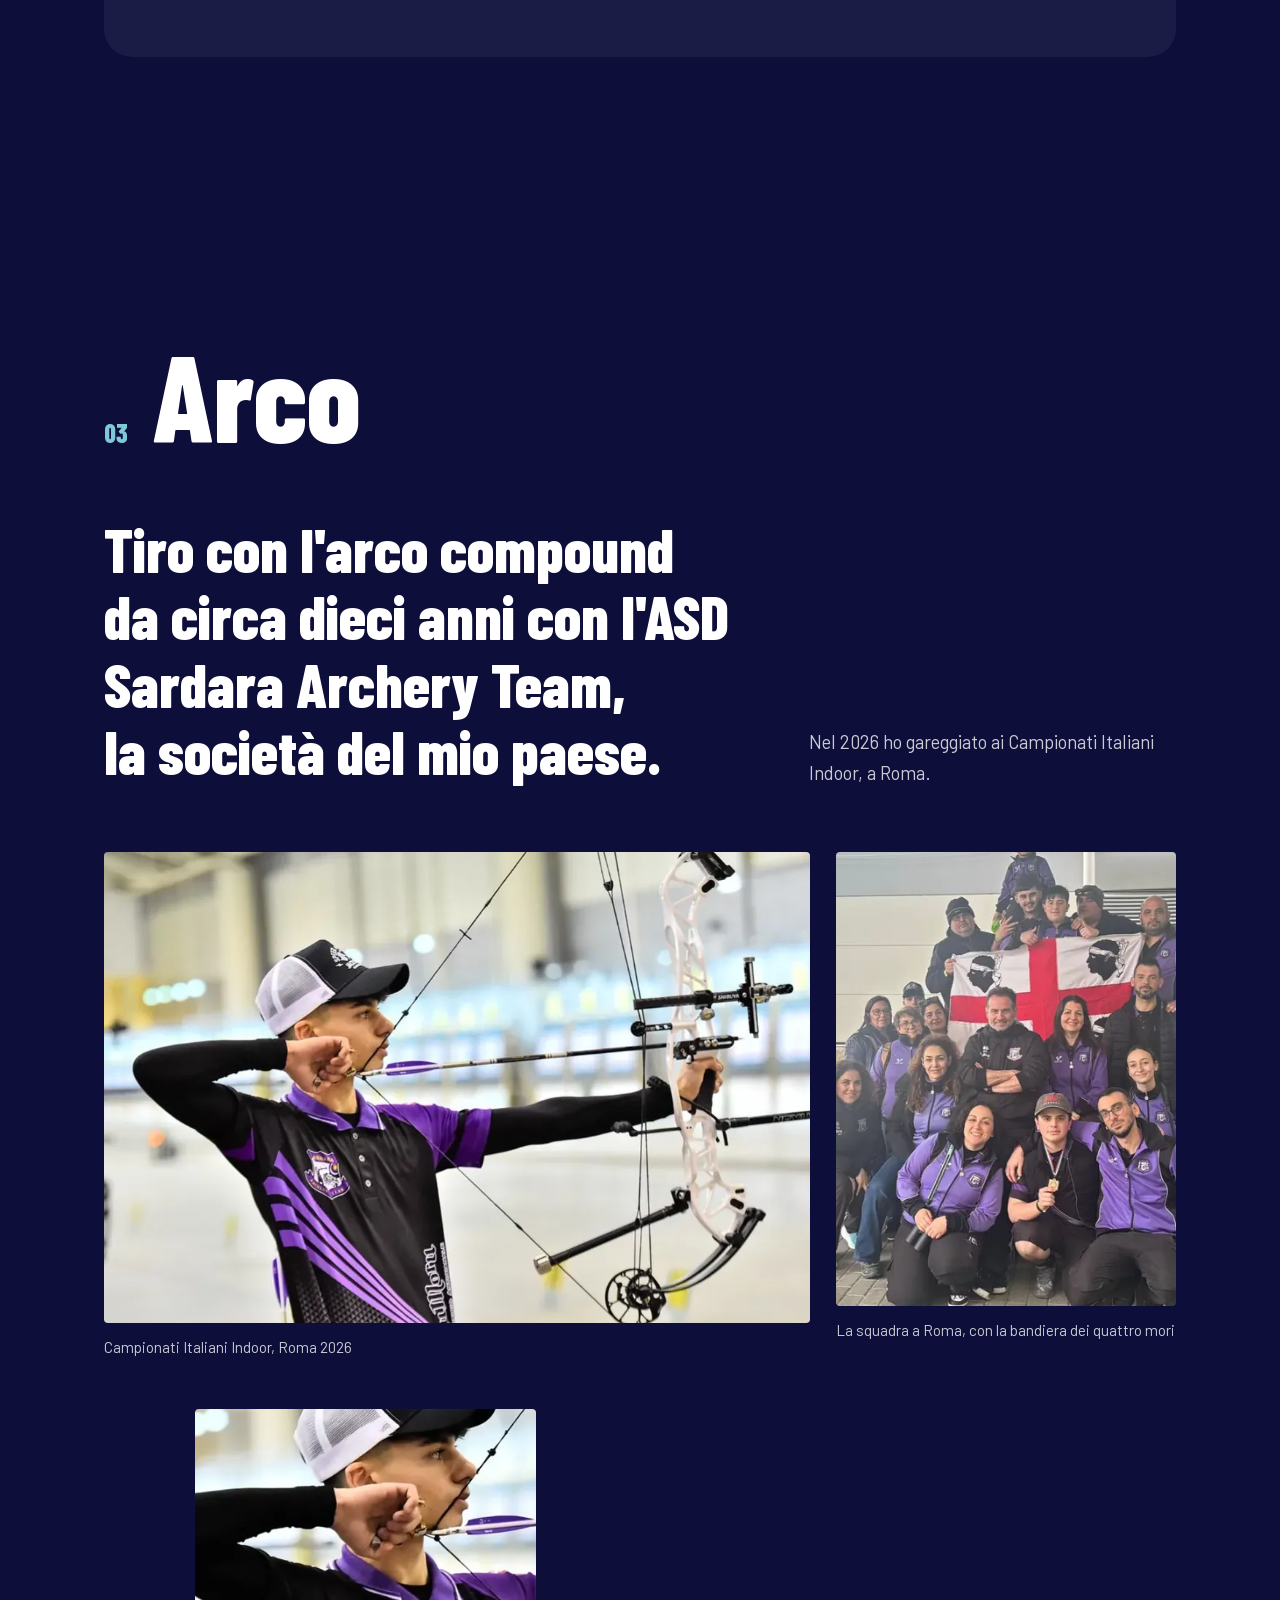
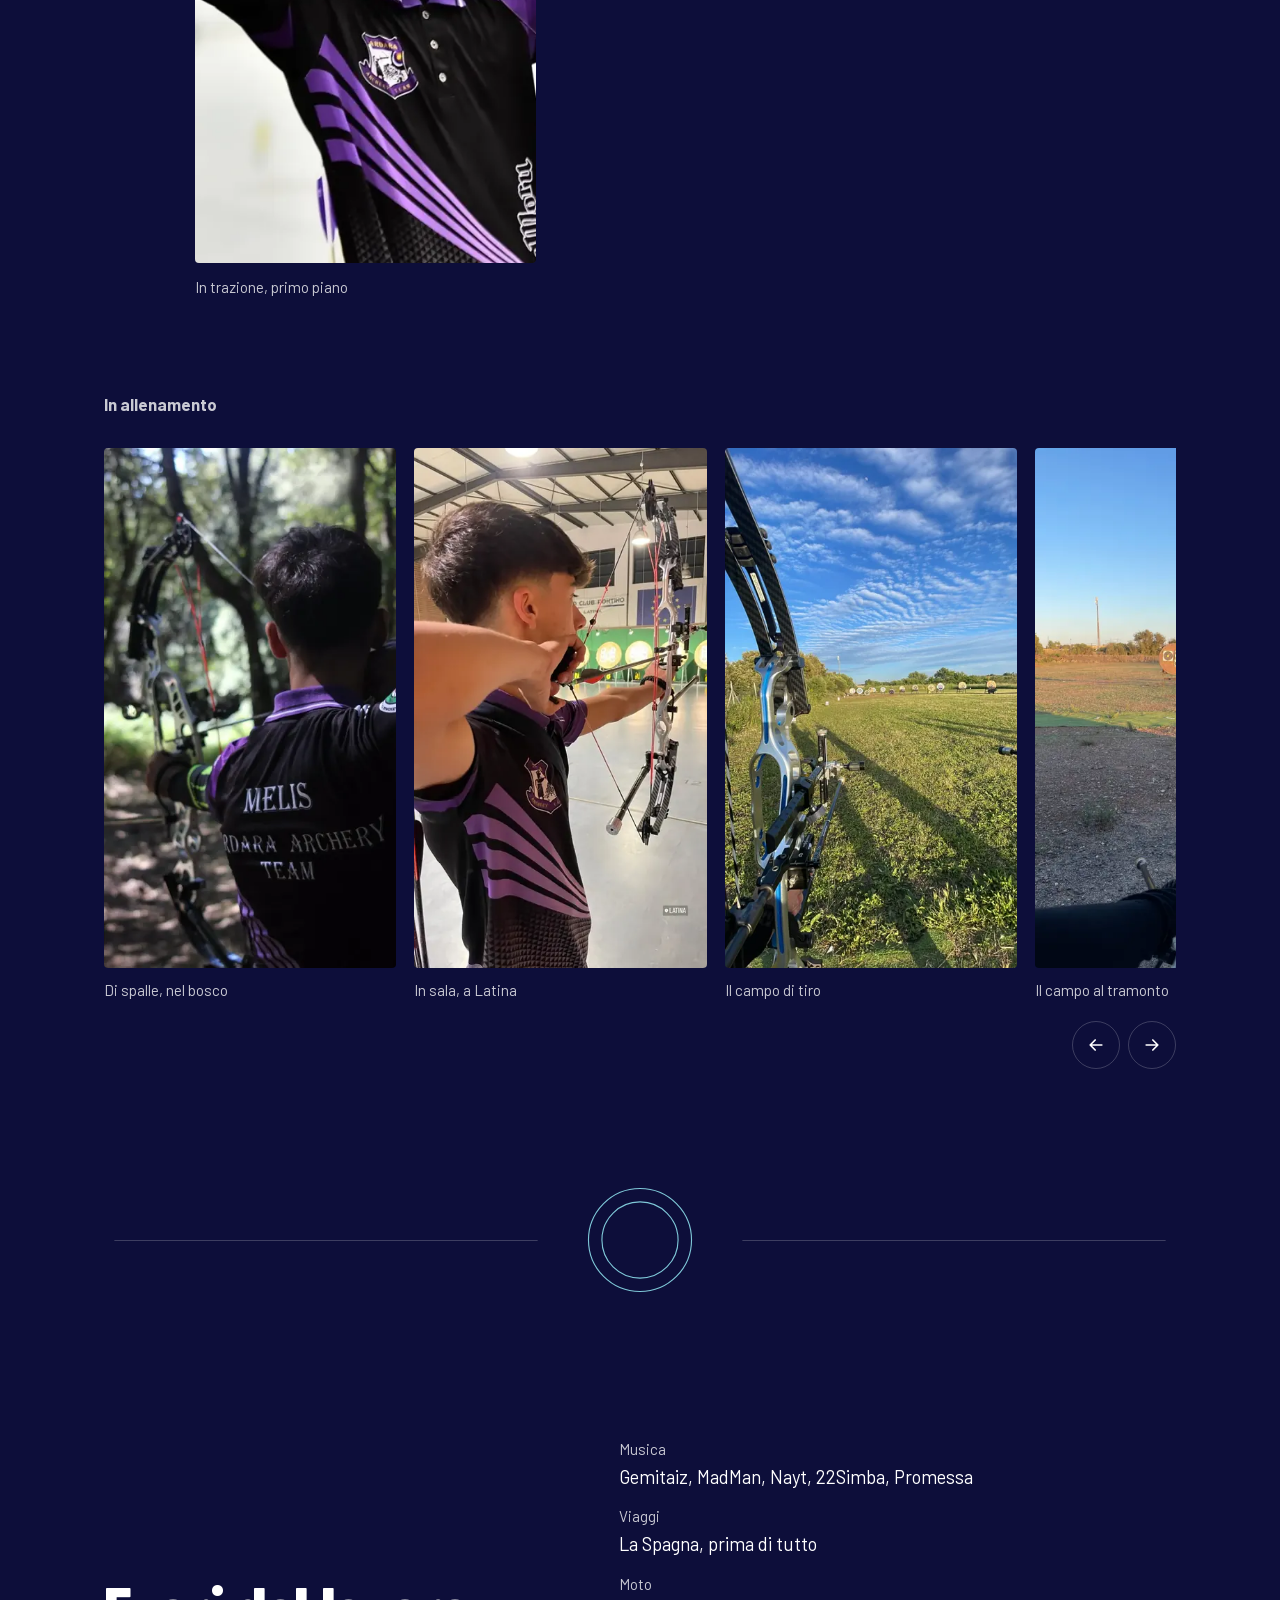
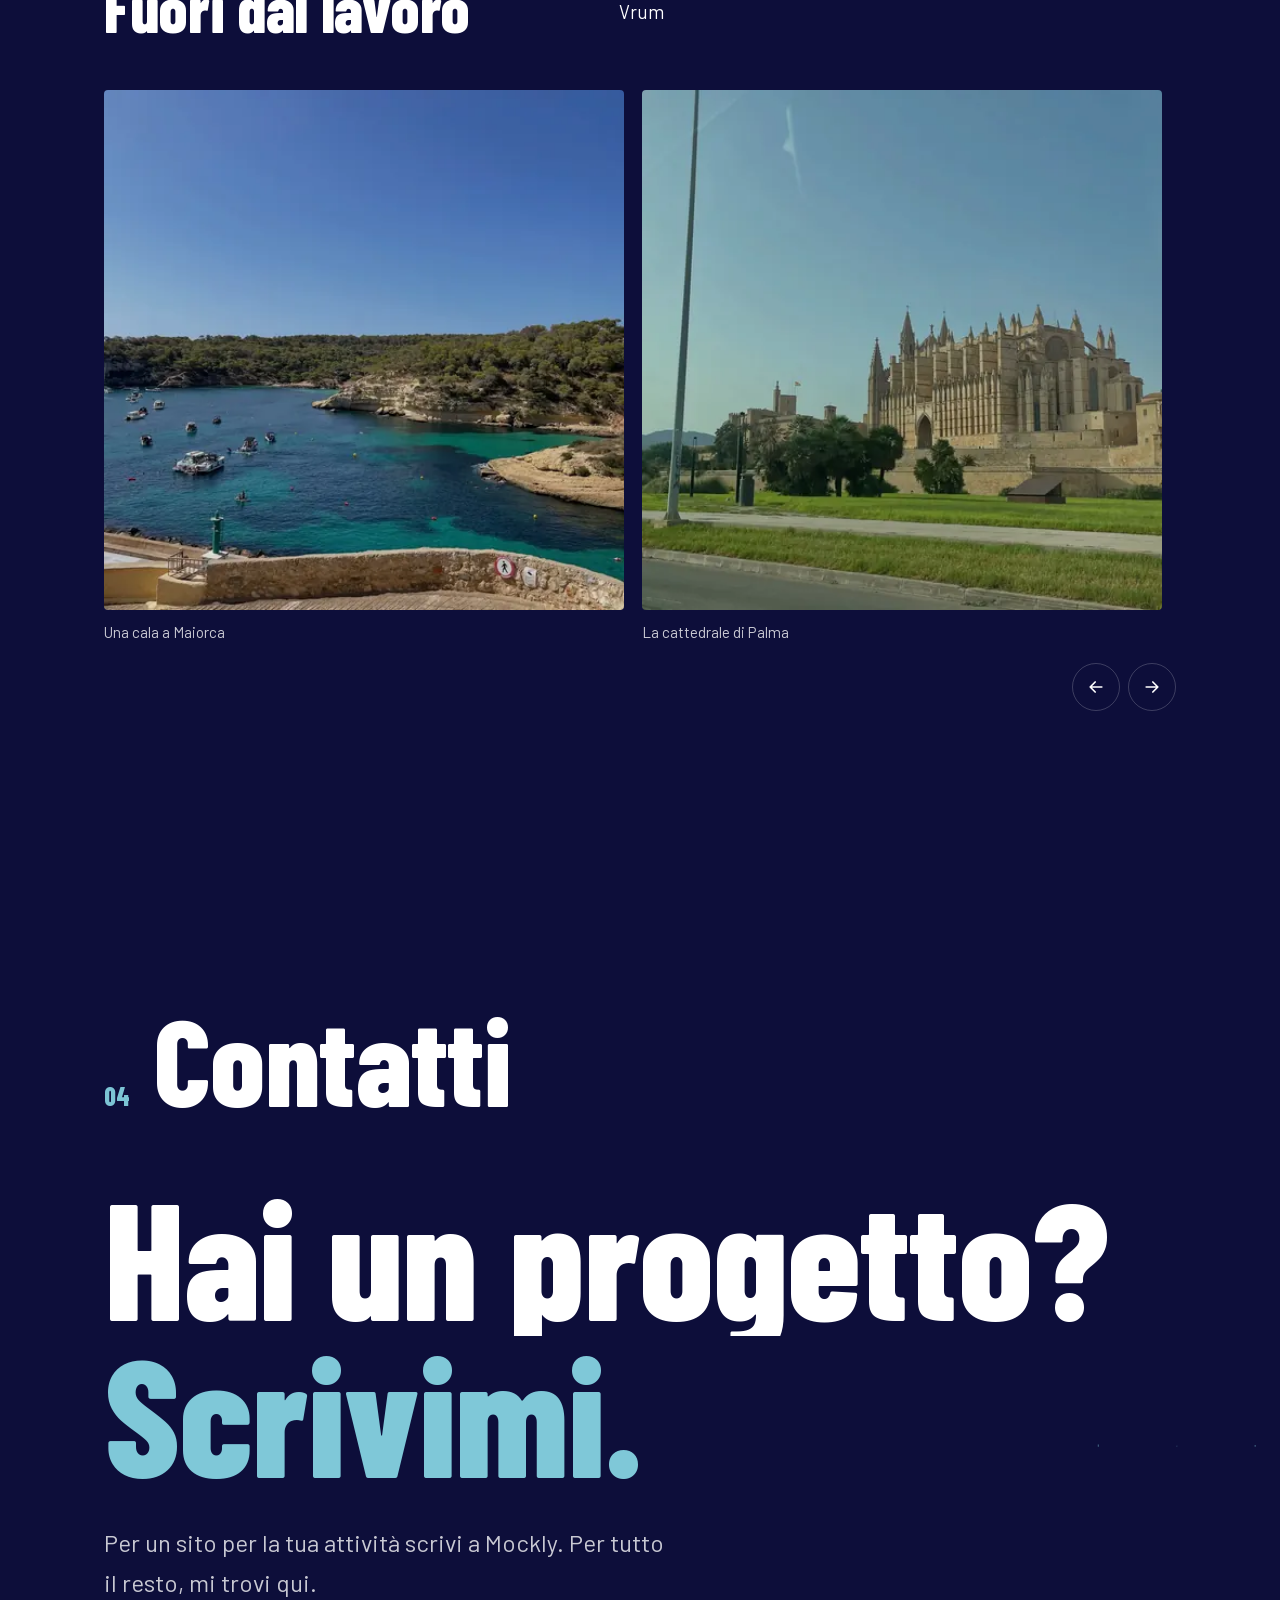
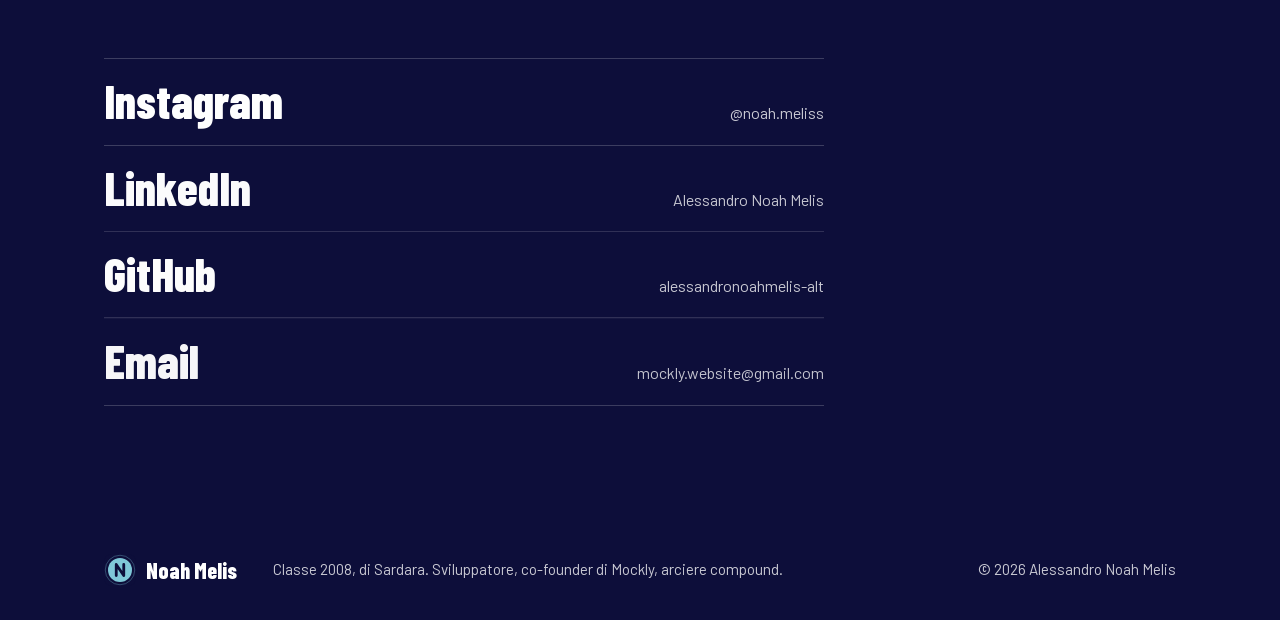
==== commit 99509a22: "Prima foto: il ritratto al posto di quella in trazione (che passa nell'Arco); logo ridisegnato, una " ====
--- a/index.html
+++ b/index.html
@@ -27,9 +27,10 @@
 <meta name="twitter:image" content="https://n0ah08.github.io/noah-site/img/og.jpg">
 
 <link rel="icon" href="img/logo.svg" type="image/svg+xml">
+<link rel="apple-touch-icon" href="img/apple-touch-icon.png">
 <link rel="preload" href="fonts/barlow-condensed-800.woff2" as="font" type="font/woff2" crossorigin>
 <link rel="preload" href="fonts/barlow-400.woff2" as="font" type="font/woff2" crossorigin>
-<link rel="preload" as="image" href="img/hero-789.webp" imagesrcset="img/hero-480.webp 480w, img/hero-789.webp 789w" imagesizes="(max-width: 900px) 78vw, 36vw" fetchpriority="high">
+<link rel="preload" as="image" href="img/ritratto-512.webp" fetchpriority="high">
 <link rel="stylesheet" href="css/style.css">
 <script>if(!matchMedia("(prefers-reduced-motion: reduce)").matches)document.documentElement.classList.add("js-anim");setTimeout(function(){if(!document.documentElement.dataset.ready)document.documentElement.classList.remove("js-anim")},4000)</script>
 
@@ -63,7 +64,7 @@
         <circle pathLength="1" r="96"/><circle pathLength="1" r="77"/><circle pathLength="1" r="58"/><circle pathLength="1" r="39"/><circle pathLength="1" r="20"/>
       </svg>
       <figure class="hero-photo">
-        <img src="img/hero-789.webp" srcset="img/hero-480.webp 480w, img/hero-789.webp 789w" sizes="(max-width: 900px) 78vw, 36vw" width="789" height="1052" fetchpriority="high" alt="Noah Melis in trazione con l'arco compound, con la maglia viola e nera dell'ASD Sardara Archery Team">
+        <img src="img/ritratto-512.webp" width="512" height="682" fetchpriority="high" alt="Noah Melis, ritratto con la maglia viola e nera dell'ASD Sardara Archery Team">
       </figure>
     </div>
     <div class="hero-copy">
@@ -78,7 +79,7 @@
     <header class="sec-head"><span class="sec-no">01</span><h2 class="display" id="t-chi">Chi sono</h2></header>
     <div class="chi-grid">
       <figure class="chi-photo">
-        <div class="frame"><img src="img/ritratto-512.webp" width="512" height="682" loading="lazy" decoding="async" alt="Noah Melis, ritratto con la maglia viola e nera dell'ASD Sardara Archery Team" data-parallax></div>
+        <div class="frame"><img src="img/sul-campo-512.webp" width="512" height="682" loading="lazy" decoding="async" alt="Noah Melis concentrato, con lo sguardo basso, in maglia della società" data-parallax></div>
         <figcaption>Con la maglia dell'ASD Sardara Archery Team</figcaption>
       </figure>
       <div class="chi-body">
@@ -181,8 +182,8 @@
         <figcaption>La squadra a Roma, con la bandiera dei quattro mori</figcaption>
       </figure>
       <figure class="ph ph--small">
-        <div class="frame"><img src="img/sul-campo-512.webp" width="512" height="682" loading="lazy" decoding="async" alt="Noah Melis concentrato, con lo sguardo basso, in maglia della società" data-parallax></div>
-        <figcaption>In maglia della società</figcaption>
+        <div class="frame"><img src="img/hero-789.webp" srcset="img/hero-480.webp 480w, img/hero-789.webp 789w" sizes="(max-width: 900px) 46vw, 24vw" width="789" height="1052" loading="lazy" decoding="async" alt="Noah Melis in trazione con l'arco compound, primo piano" data-parallax></div>
+        <figcaption>In trazione, primo piano</figcaption>
       </figure>
     </div>
 
